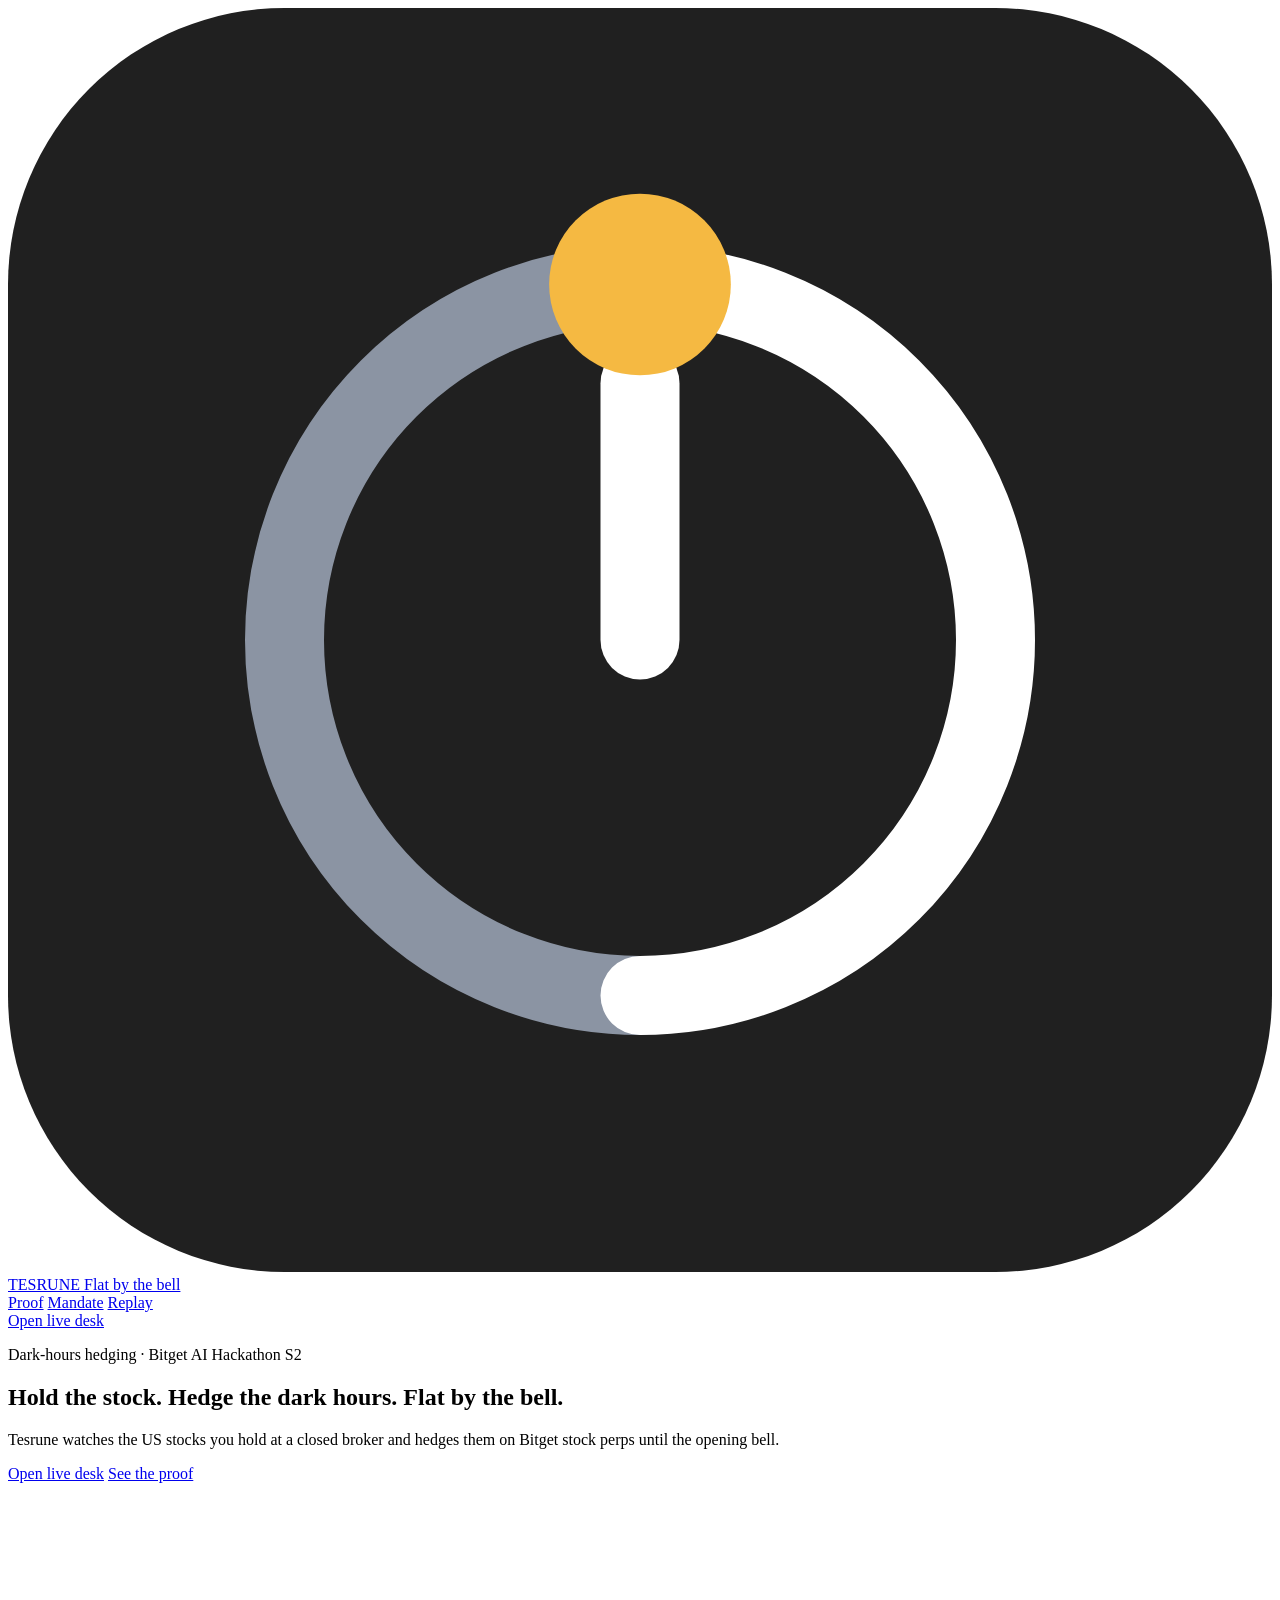
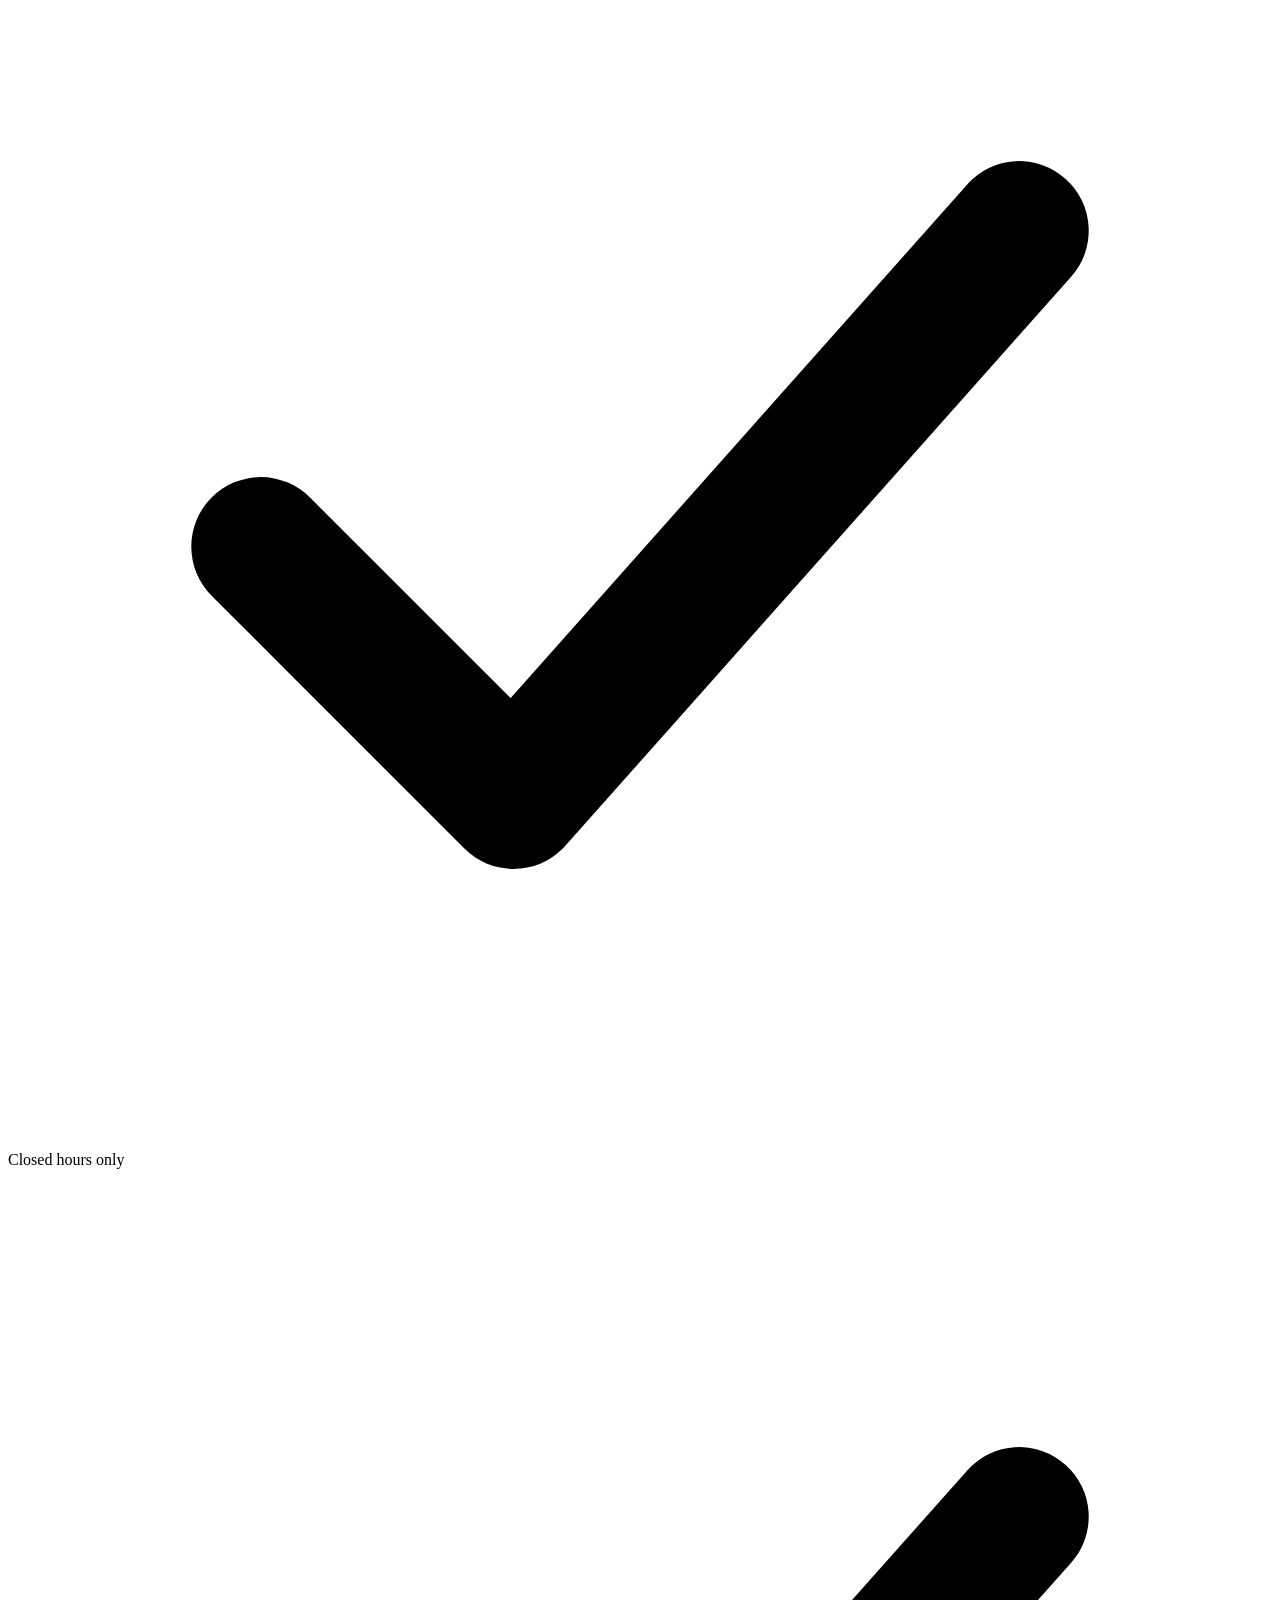
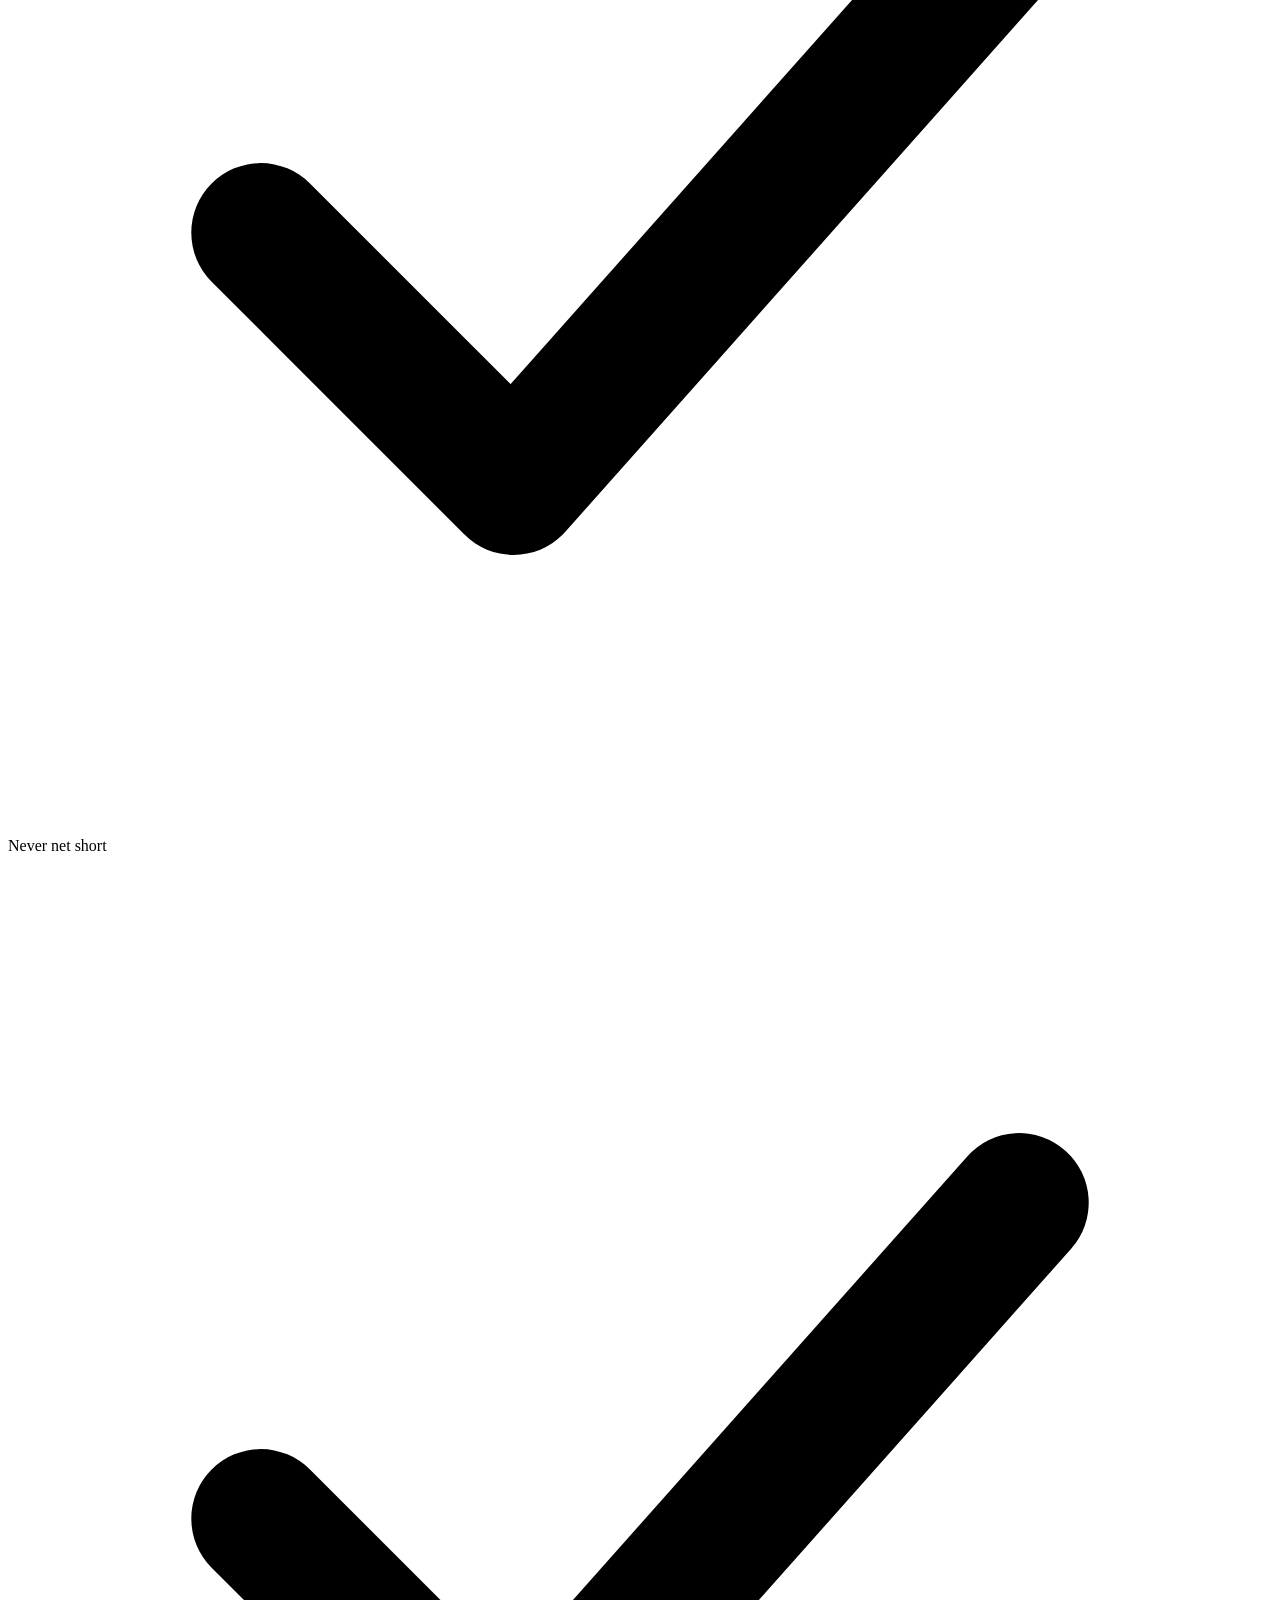
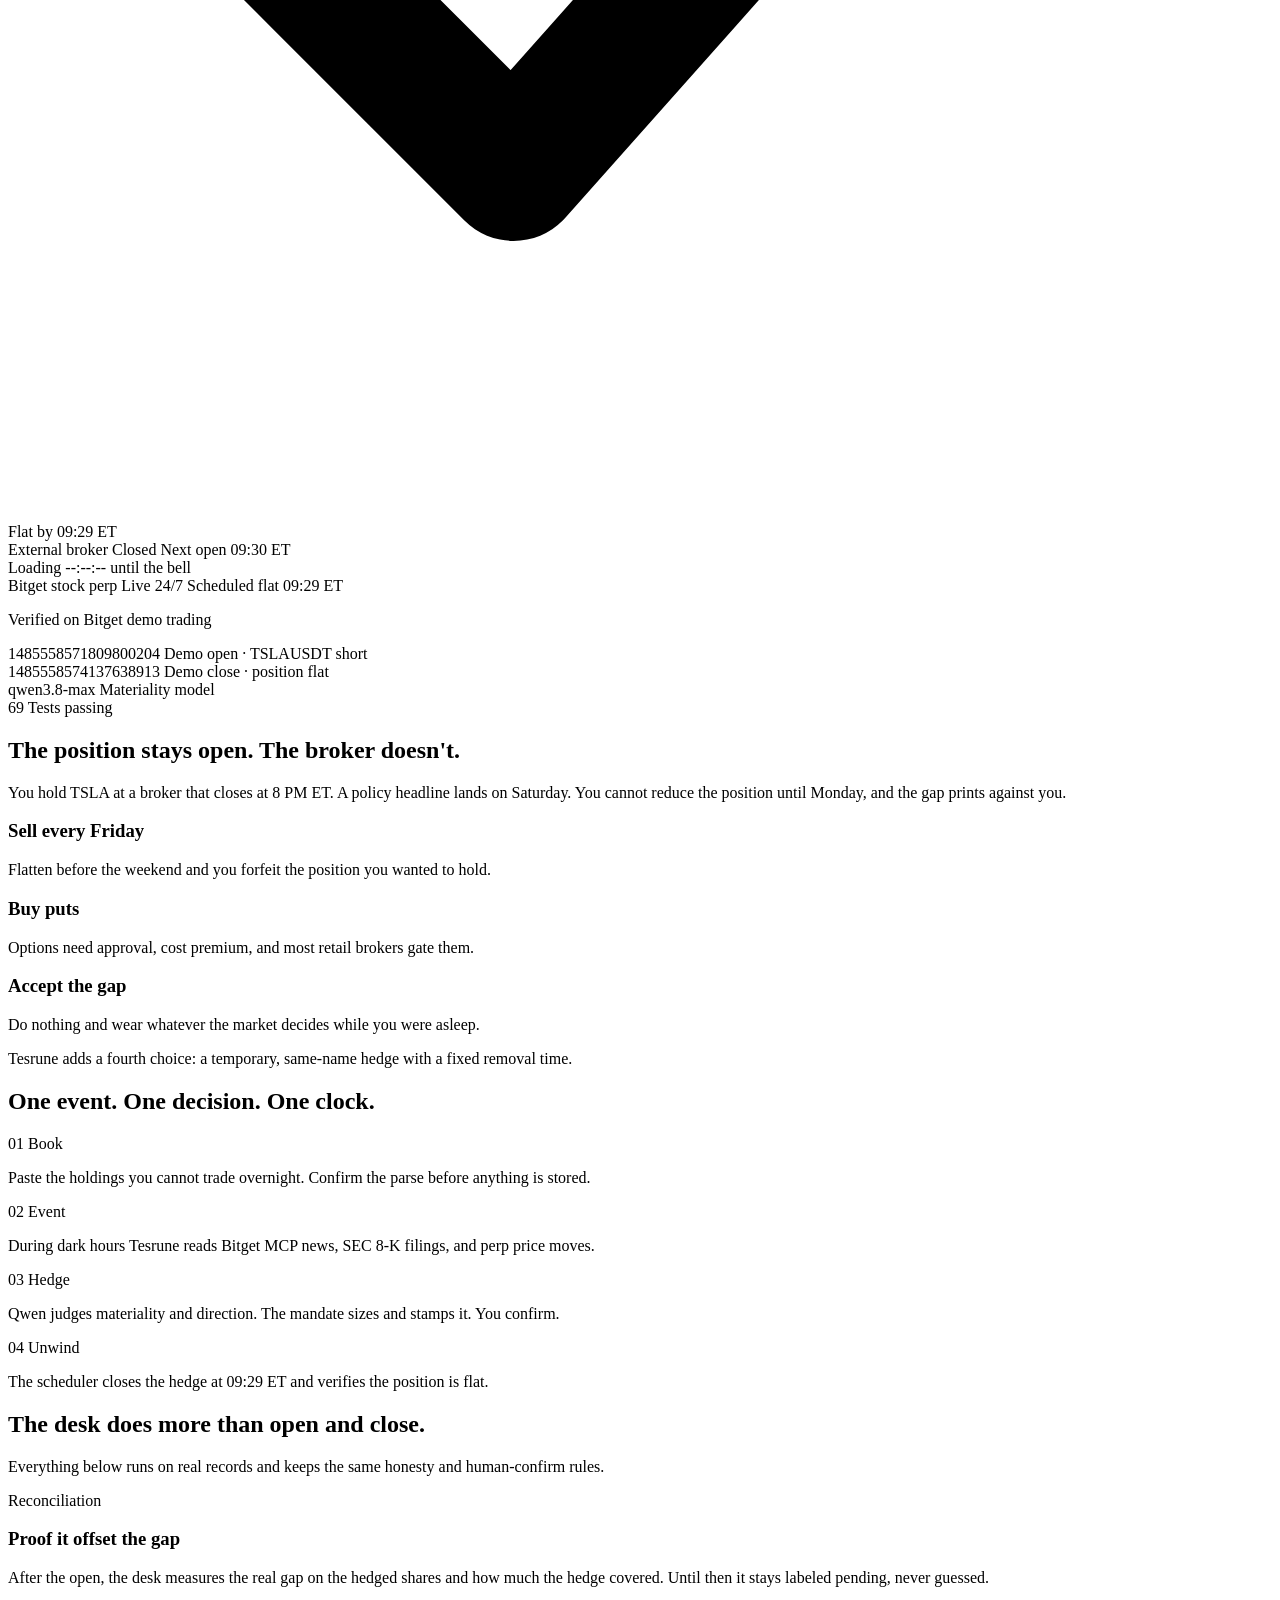
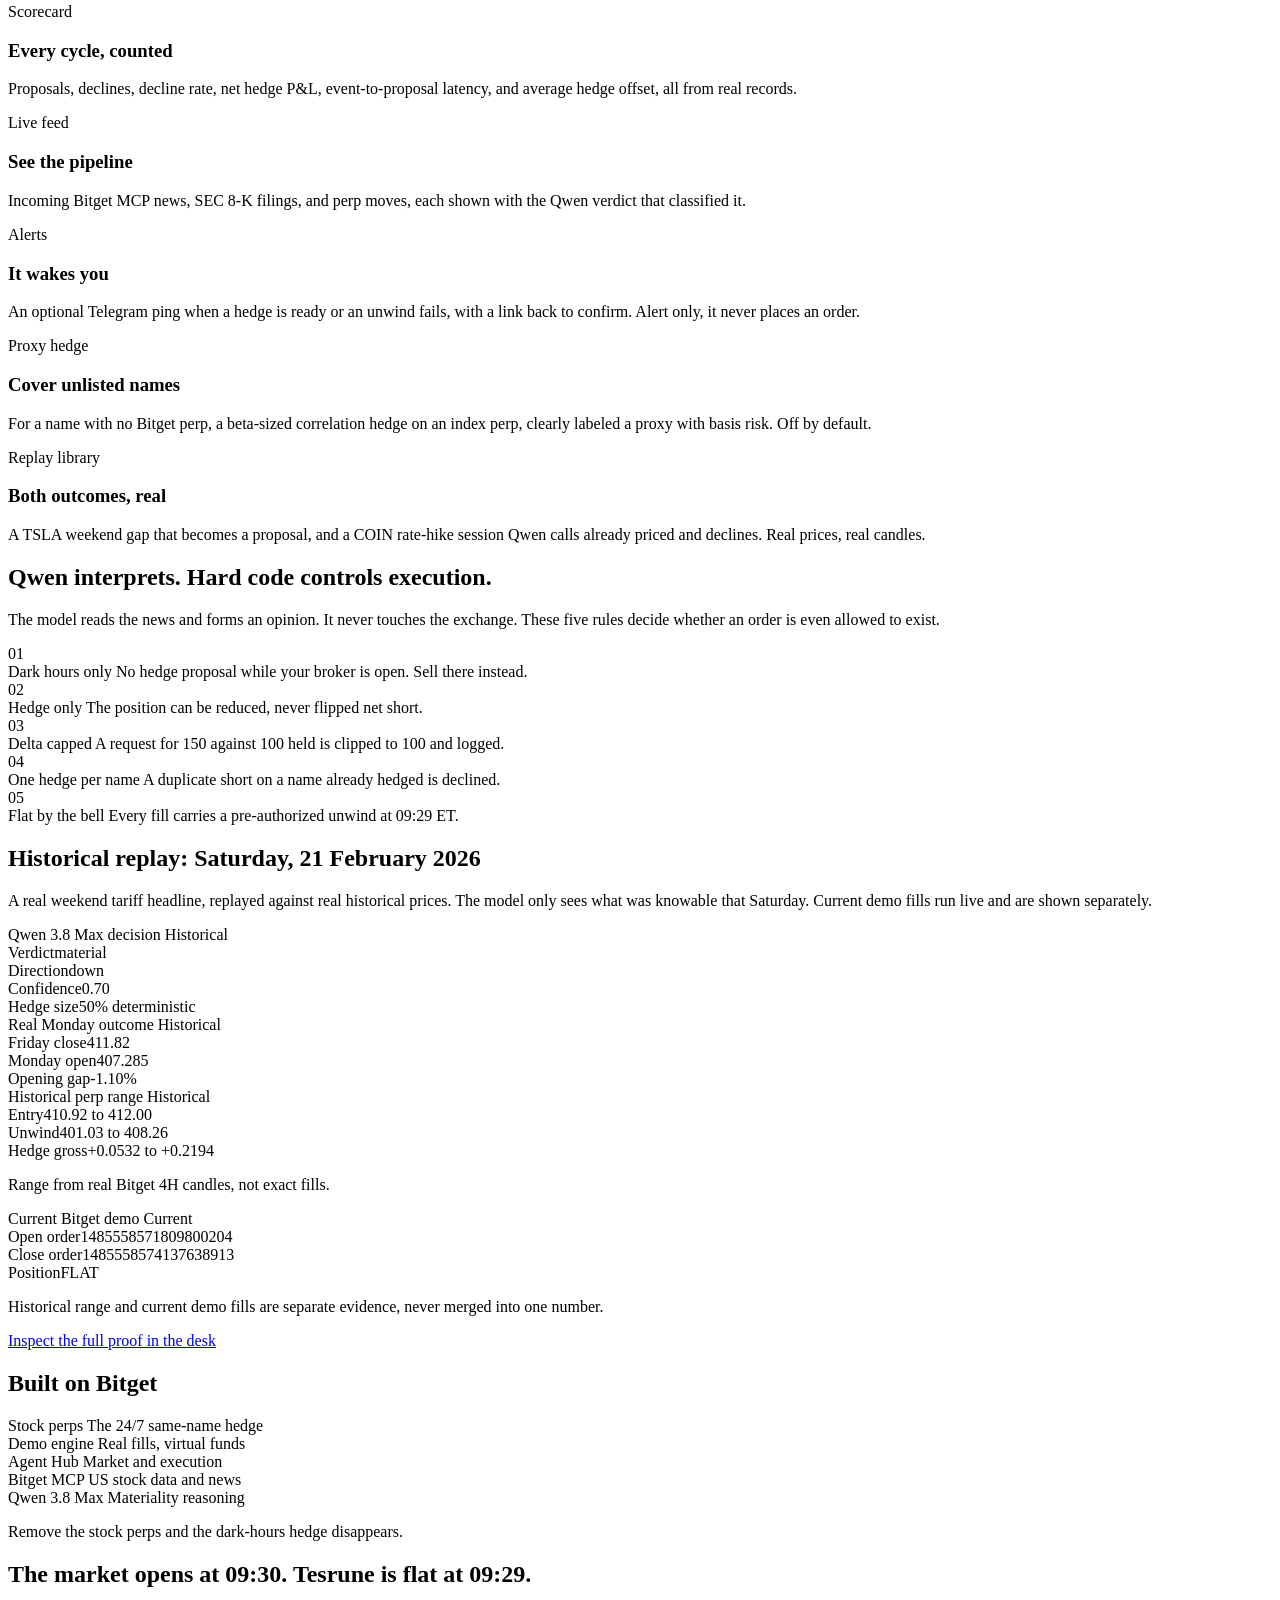
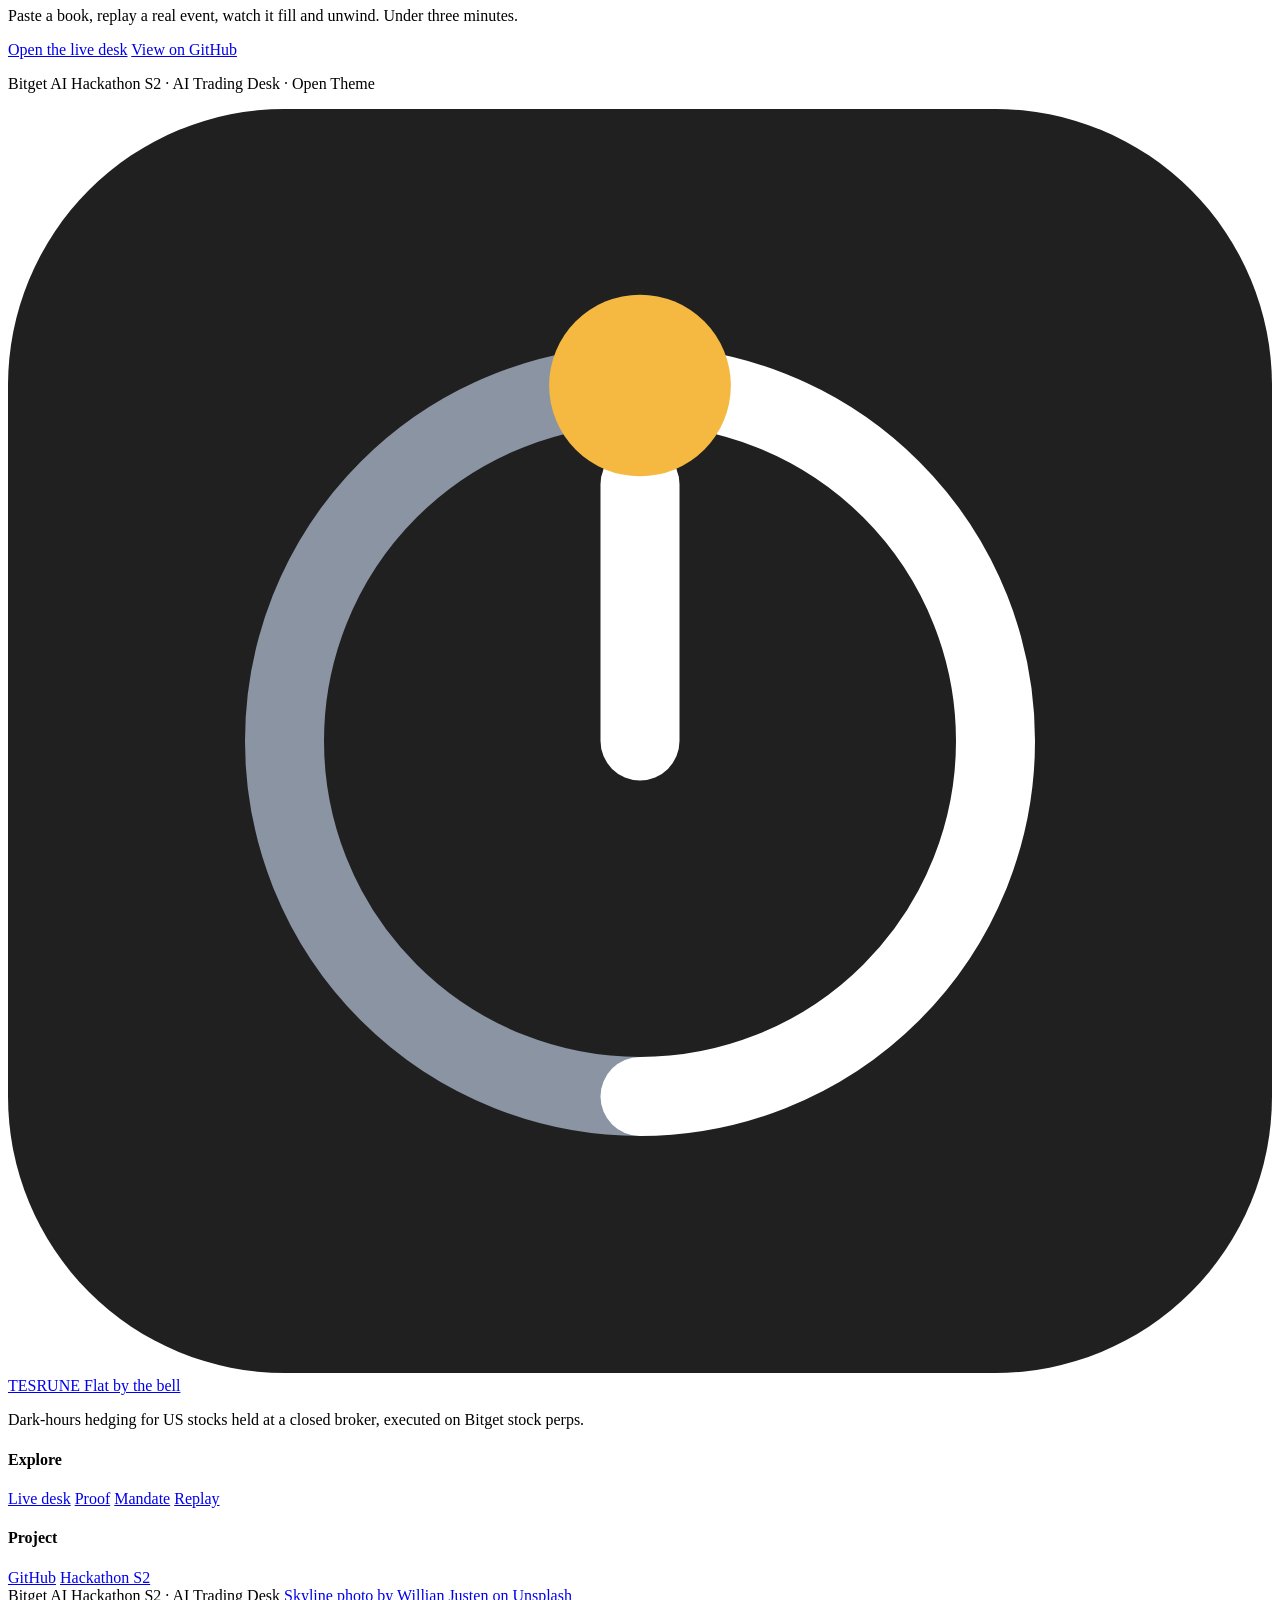
==== public/index.html @ 7f74c635 "Show the new capabilities on the landing page" ====
<!doctype html>
<html lang="en">
<head>
  <meta charset="utf-8">
  <meta name="viewport" content="width=device-width, initial-scale=1">
  <title>Tesrune · Flat by the bell</title>
  <meta name="description" content="Dark-hours hedging for US stocks held at a closed broker, executed on Bitget stock perps and flat by the opening bell.">
  <meta name="theme-color" content="#ffffff">
  <link rel="icon" href="/favicon.svg" type="image/svg+xml">
  <link rel="stylesheet" href="/styles/tokens.css">
  <link rel="stylesheet" href="/styles/base.css">
  <link rel="stylesheet" href="/styles/landing.css">
</head>
<body>
  <!-- SECTION 2: nav -->
  <header class="site-header">
    <div class="container nav">
      <a class="brand" href="/" aria-label="Tesrune home">
        <svg class="brand-mark" viewBox="0 0 32 32" xmlns="http://www.w3.org/2000/svg" aria-hidden="true">
          <rect width="32" height="32" rx="7" fill="#202020"/>
          <path d="M16 7 A9 9 0 0 0 16 25" fill="none" stroke="#8B94A3" stroke-width="2" stroke-linecap="round"/>
          <path d="M16 7 A9 9 0 0 1 16 25" fill="none" stroke="#ffffff" stroke-width="2" stroke-linecap="round"/>
          <line x1="16" y1="16" x2="16" y2="9.5" stroke="#ffffff" stroke-width="2" stroke-linecap="round"/>
          <circle cx="16" cy="7" r="2.3" fill="#F5B942"/>
        </svg>
        <span class="brand-text">
          <span class="brand-word">TESRUNE</span>
          <span class="brand-tag">Flat by the bell</span>
        </span>
      </a>
      <nav class="nav-links" aria-label="Primary">
        <a class="nav-link" href="#proof">Proof</a>
        <a class="nav-link" href="#mandate">Mandate</a>
        <a class="nav-link" href="#replay">Replay</a>
      </nav>
      <div class="nav-actions">
        <a class="btn btn-primary" href="/desk">Open live desk</a>
      </div>
    </div>
  </header>

  <!-- SECTION 3: hero -->
  <main>
    <section class="container hero">
      <div class="hero-copy">
        <p class="meta">Dark-hours hedging · Bitget AI Hackathon S2</p>
        <h1 class="display">Hold the stock. Hedge the dark hours. Flat by the bell.</h1>
        <p class="lede">
          Tesrune watches the US stocks you hold at a closed broker and hedges them
          on Bitget stock perps until the opening bell.
        </p>
        <div class="hero-cta-row">
          <a class="btn btn-primary" href="/desk">Open live desk</a>
          <a class="btn btn-secondary" href="#proof">See the proof</a>
        </div>
        <div class="hero-checks">
          <span class="hero-check">
            <svg viewBox="0 0 20 20" fill="none" aria-hidden="true"><path d="M4 10.5l4 4 8-9" stroke="currentColor" stroke-width="2.2" stroke-linecap="round" stroke-linejoin="round"/></svg>
            Closed hours only
          </span>
          <span class="hero-check">
            <svg viewBox="0 0 20 20" fill="none" aria-hidden="true"><path d="M4 10.5l4 4 8-9" stroke="currentColor" stroke-width="2.2" stroke-linecap="round" stroke-linejoin="round"/></svg>
            Never net short
          </span>
          <span class="hero-check">
            <svg viewBox="0 0 20 20" fill="none" aria-hidden="true"><path d="M4 10.5l4 4 8-9" stroke="currentColor" stroke-width="2.2" stroke-linecap="round" stroke-linejoin="round"/></svg>
            Flat by 09:29 ET
          </span>
        </div>
      </div>

      <div class="clock-panel" aria-label="Two market clocks">
        <div class="clock-col">
          <span class="meta">External broker</span>
          <span class="clock-status" id="broker-status">Closed</span>
          <span class="clock-sub">Next open 09:30 ET</span>
        </div>
        <div class="clock-center">
          <span class="pill pill-dark" id="window-pill"><span class="pill-dot"></span><span id="window-label">Loading</span></span>
          <span class="countdown" id="countdown">--:--:--</span>
          <span class="countdown-label">until the bell</span>
        </div>
        <div class="clock-col right">
          <span class="meta">Bitget stock perp</span>
          <span class="clock-status">Live 24/7</span>
          <span class="clock-sub">Scheduled flat 09:29 ET</span>
        </div>
      </div>
    </section>

    <!-- SECTION 4: proof strip -->
    <section id="proof" class="proof">
      <div class="container">
        <p class="meta proof-label">Verified on Bitget demo trading</p>
        <div class="proof-grid">
          <div class="proof-item">
            <span class="proof-value">1485558571809800204</span>
            <span class="proof-caption">Demo open · TSLAUSDT short</span>
          </div>
          <div class="proof-item">
            <span class="proof-value">1485558574137638913</span>
            <span class="proof-caption">Demo close · position flat</span>
          </div>
          <div class="proof-item">
            <span class="proof-value">qwen3.8-max</span>
            <span class="proof-caption">Materiality model</span>
          </div>
          <div class="proof-item">
            <span class="proof-value big">69</span>
            <span class="proof-caption">Tests passing</span>
          </div>
        </div>
      </div>
    </section>

    <!-- SECTION 5: problem band -->
    <section class="section band problem">
      <div class="container">
        <h2 class="heading">The position stays open. The broker doesn't.</h2>
        <p class="problem-sub">
          You hold TSLA at a broker that closes at 8 PM ET. A policy headline lands
          on Saturday. You cannot reduce the position until Monday, and the gap prints
          against you.
        </p>
        <div class="problem-grid">
          <div class="problem-card">
            <h3>Sell every Friday</h3>
            <p>Flatten before the weekend and you forfeit the position you wanted to hold.</p>
          </div>
          <div class="problem-card">
            <h3>Buy puts</h3>
            <p>Options need approval, cost premium, and most retail brokers gate them.</p>
          </div>
          <div class="problem-card">
            <h3>Accept the gap</h3>
            <p>Do nothing and wear whatever the market decides while you were asleep.</p>
          </div>
        </div>
        <p class="problem-foot">
          Tesrune adds a fourth choice: a temporary, same-name hedge with a fixed
          removal time.
        </p>
      </div>
    </section>

    <!-- SECTION 6: how it works -->
    <section class="section how">
      <div class="container">
        <h2 class="heading">One event. One decision. One clock.</h2>
        <div class="how-grid">
          <div class="how-step">
            <span class="how-num">01</span>
            <span class="how-title">Book</span>
            <p class="how-text">Paste the holdings you cannot trade overnight. Confirm the parse before anything is stored.</p>
          </div>
          <div class="how-step">
            <span class="how-num">02</span>
            <span class="how-title">Event</span>
            <p class="how-text">During dark hours Tesrune reads Bitget MCP news, SEC 8-K filings, and perp price moves.</p>
          </div>
          <div class="how-step">
            <span class="how-num">03</span>
            <span class="how-title">Hedge</span>
            <p class="how-text">Qwen judges materiality and direction. The mandate sizes and stamps it. You confirm.</p>
          </div>
          <div class="how-step">
            <span class="how-num">04</span>
            <span class="how-title">Unwind</span>
            <p class="how-text">The scheduler closes the hedge at 09:29 ET and verifies the position is flat.</p>
          </div>
        </div>
      </div>
    </section>

    <!-- SECTION 6b: capabilities -->
    <section class="section band caps">
      <div class="container">
        <h2 class="heading">The desk does more than open and close.</h2>
        <p class="caps-sub">Everything below runs on real records and keeps the same honesty and human-confirm rules.</p>
        <div class="caps-grid">
          <div class="cap">
            <span class="cap-kicker">Reconciliation</span>
            <h3>Proof it offset the gap</h3>
            <p>After the open, the desk measures the real gap on the hedged shares and how much the hedge covered. Until then it stays labeled pending, never guessed.</p>
          </div>
          <div class="cap">
            <span class="cap-kicker">Scorecard</span>
            <h3>Every cycle, counted</h3>
            <p>Proposals, declines, decline rate, net hedge P&amp;L, event-to-proposal latency, and average hedge offset, all from real records.</p>
          </div>
          <div class="cap">
            <span class="cap-kicker">Live feed</span>
            <h3>See the pipeline</h3>
            <p>Incoming Bitget MCP news, SEC 8-K filings, and perp moves, each shown with the Qwen verdict that classified it.</p>
          </div>
          <div class="cap">
            <span class="cap-kicker">Alerts</span>
            <h3>It wakes you</h3>
            <p>An optional Telegram ping when a hedge is ready or an unwind fails, with a link back to confirm. Alert only, it never places an order.</p>
          </div>
          <div class="cap">
            <span class="cap-kicker">Proxy hedge</span>
            <h3>Cover unlisted names</h3>
            <p>For a name with no Bitget perp, a beta-sized correlation hedge on an index perp, clearly labeled a proxy with basis risk. Off by default.</p>
          </div>
          <div class="cap">
            <span class="cap-kicker">Replay library</span>
            <h3>Both outcomes, real</h3>
            <p>A TSLA weekend gap that becomes a proposal, and a COIN rate-hike session Qwen calls already priced and declines. Real prices, real candles.</p>
          </div>
        </div>
      </div>
    </section>

    <!-- SECTION 7: mandate -->
    <section id="mandate" class="section mandate">
      <div class="container">
        <h2 class="heading">Qwen interprets. Hard code controls execution.</h2>
        <p class="mandate-sub">
          The model reads the news and forms an opinion. It never touches the exchange.
          These five rules decide whether an order is even allowed to exist.
        </p>
        <div class="mandate-list">
          <div class="mandate-row">
            <span class="mandate-num">01</span>
            <div class="mandate-body">
              <span class="mandate-title">Dark hours only</span>
              <span class="mandate-desc">No hedge proposal while your broker is open. Sell there instead.</span>
            </div>
          </div>
          <div class="mandate-row">
            <span class="mandate-num">02</span>
            <div class="mandate-body">
              <span class="mandate-title">Hedge only</span>
              <span class="mandate-desc">The position can be reduced, never flipped net short.</span>
            </div>
          </div>
          <div class="mandate-row">
            <span class="mandate-num">03</span>
            <div class="mandate-body">
              <span class="mandate-title">Delta capped</span>
              <span class="mandate-desc">A request for 150 against 100 held is clipped to 100 and logged.</span>
            </div>
          </div>
          <div class="mandate-row">
            <span class="mandate-num">04</span>
            <div class="mandate-body">
              <span class="mandate-title">One hedge per name</span>
              <span class="mandate-desc">A duplicate short on a name already hedged is declined.</span>
            </div>
          </div>
          <div class="mandate-row">
            <span class="mandate-num">05</span>
            <div class="mandate-body">
              <span class="mandate-title">Flat by the bell</span>
              <span class="mandate-desc">Every fill carries a pre-authorized unwind at 09:29 ET.</span>
            </div>
          </div>
        </div>
      </div>
    </section>

    <!-- SECTION 8: historical replay -->
    <section id="replay" class="section band replay">
      <div class="container">
        <h2 class="heading">Historical replay: Saturday, 21 February 2026</h2>
        <p class="replay-sub">
          A real weekend tariff headline, replayed against real historical prices.
          The model only sees what was knowable that Saturday. Current demo fills run
          live and are shown separately.
        </p>
        <div class="replay-grid">
          <div class="replay-card">
            <div class="replay-card-head">
              <span class="meta">Qwen 3.8 Max decision</span>
              <span class="tag tag-historical">Historical</span>
            </div>
            <div class="replay-lines">
              <div class="replay-line"><span class="k">Verdict</span><span class="v">material</span></div>
              <div class="replay-line"><span class="k">Direction</span><span class="v">down</span></div>
              <div class="replay-line"><span class="k">Confidence</span><span class="v">0.70</span></div>
              <div class="replay-line"><span class="k">Hedge size</span><span class="v">50% deterministic</span></div>
            </div>
          </div>

          <div class="replay-card">
            <div class="replay-card-head">
              <span class="meta">Real Monday outcome</span>
              <span class="tag tag-historical">Historical</span>
            </div>
            <div class="replay-lines">
              <div class="replay-line"><span class="k">Friday close</span><span class="v">411.82</span></div>
              <div class="replay-line"><span class="k">Monday open</span><span class="v">407.285</span></div>
              <div class="replay-line"><span class="k">Opening gap</span><span class="v down">-1.10%</span></div>
            </div>
          </div>

          <div class="replay-card">
            <div class="replay-card-head">
              <span class="meta">Historical perp range</span>
              <span class="tag tag-historical">Historical</span>
            </div>
            <div class="replay-lines">
              <div class="replay-line"><span class="k">Entry</span><span class="v">410.92 to 412.00</span></div>
              <div class="replay-line"><span class="k">Unwind</span><span class="v">401.03 to 408.26</span></div>
              <div class="replay-line"><span class="k">Hedge gross</span><span class="v up">+0.0532 to +0.2194</span></div>
            </div>
            <p class="replay-note">Range from real Bitget 4H candles, not exact fills.</p>
          </div>

          <div class="replay-card">
            <div class="replay-card-head">
              <span class="meta">Current Bitget demo</span>
              <span class="tag tag-current">Current</span>
            </div>
            <div class="replay-lines">
              <div class="replay-line"><span class="k">Open order</span><span class="v">1485558571809800204</span></div>
              <div class="replay-line"><span class="k">Close order</span><span class="v">1485558574137638913</span></div>
              <div class="replay-line"><span class="k">Position</span><span class="v up">FLAT</span></div>
            </div>
          </div>
        </div>
        <div class="replay-foot">
          <p>Historical range and current demo fills are separate evidence, never merged into one number.</p>
          <a class="btn btn-primary" href="/desk">Inspect the full proof in the desk</a>
        </div>
      </div>
    </section>

    <!-- SECTION 9: built on Bitget -->
    <section class="section sponsors">
      <div class="container">
        <h2 class="heading">Built on Bitget</h2>
        <div class="sponsors-row">
          <div class="sponsor">
            <span class="sponsor-name">Stock perps</span>
            <span class="sponsor-role">The 24/7 same-name hedge</span>
          </div>
          <div class="sponsor">
            <span class="sponsor-name">Demo engine</span>
            <span class="sponsor-role">Real fills, virtual funds</span>
          </div>
          <div class="sponsor">
            <span class="sponsor-name">Agent Hub</span>
            <span class="sponsor-role">Market and execution</span>
          </div>
          <div class="sponsor">
            <span class="sponsor-name">Bitget MCP</span>
            <span class="sponsor-role">US stock data and news</span>
          </div>
          <div class="sponsor">
            <span class="sponsor-name">Qwen 3.8 Max</span>
            <span class="sponsor-role">Materiality reasoning</span>
          </div>
        </div>
        <p class="sponsors-foot">Remove the stock perps and the dark-hours hedge disappears.</p>
      </div>
    </section>

    <!-- Final CTA -->
    <section class="final-wrap">
      <div class="container">
        <!-- Photo: Willian Justen de Vasconcellos on Unsplash, Unsplash License -->
        <div class="final-band">
          <h2 class="heading">The market opens at 09:30. Tesrune is flat at 09:29.</h2>
          <p class="final-sub">Paste a book, replay a real event, watch it fill and unwind. Under three minutes.</p>
          <div class="final-cta">
            <a class="btn btn-primary" href="/desk">Open the live desk</a>
            <a class="btn btn-secondary" href="https://github.com/mystiquemide/tesrune" target="_blank" rel="noopener">View on GitHub</a>
          </div>
          <p class="final-foot">Bitget AI Hackathon S2 · AI Trading Desk · Open Theme</p>
        </div>
      </div>
    </section>
  </main>

  <footer class="site-footer">
    <div class="container">
      <div class="footer-main">
        <div class="footer-brand">
          <a class="brand" href="/" aria-label="Tesrune home">
            <svg class="brand-mark" viewBox="0 0 32 32" xmlns="http://www.w3.org/2000/svg" aria-hidden="true">
              <rect width="32" height="32" rx="7" fill="#202020"/>
              <path d="M16 7 A9 9 0 0 0 16 25" fill="none" stroke="#8B94A3" stroke-width="2" stroke-linecap="round"/>
              <path d="M16 7 A9 9 0 0 1 16 25" fill="none" stroke="#ffffff" stroke-width="2" stroke-linecap="round"/>
              <line x1="16" y1="16" x2="16" y2="9.5" stroke="#ffffff" stroke-width="2" stroke-linecap="round"/>
              <circle cx="16" cy="7" r="2.3" fill="#F5B942"/>
            </svg>
            <span class="brand-text">
              <span class="brand-word">TESRUNE</span>
              <span class="brand-tag">Flat by the bell</span>
            </span>
          </a>
          <p class="footer-brand-line">Dark-hours hedging for US stocks held at a closed broker, executed on Bitget stock perps.</p>
        </div>
        <div class="footer-col">
          <h4>Explore</h4>
          <a class="footer-link" href="/desk">Live desk</a>
          <a class="footer-link" href="#proof">Proof</a>
          <a class="footer-link" href="#mandate">Mandate</a>
          <a class="footer-link" href="#replay">Replay</a>
        </div>
        <div class="footer-col">
          <h4>Project</h4>
          <a class="footer-link" href="https://github.com/mystiquemide/tesrune" target="_blank" rel="noopener">GitHub</a>
          <a class="footer-link" href="https://bitget-ai.gitbook.io/bitgetai_hackathons2/" target="_blank" rel="noopener">Hackathon S2</a>
        </div>
      </div>
      <div class="footer-bottom">
        <span>Bitget AI Hackathon S2 · AI Trading Desk</span>
        <a href="https://unsplash.com/@willianjusten" target="_blank" rel="noopener">Skyline photo by Willian Justen on Unsplash</a>
      </div>
    </div>
  </footer>

  <script src="/js/hero.js" defer></script>
</body>
</html>
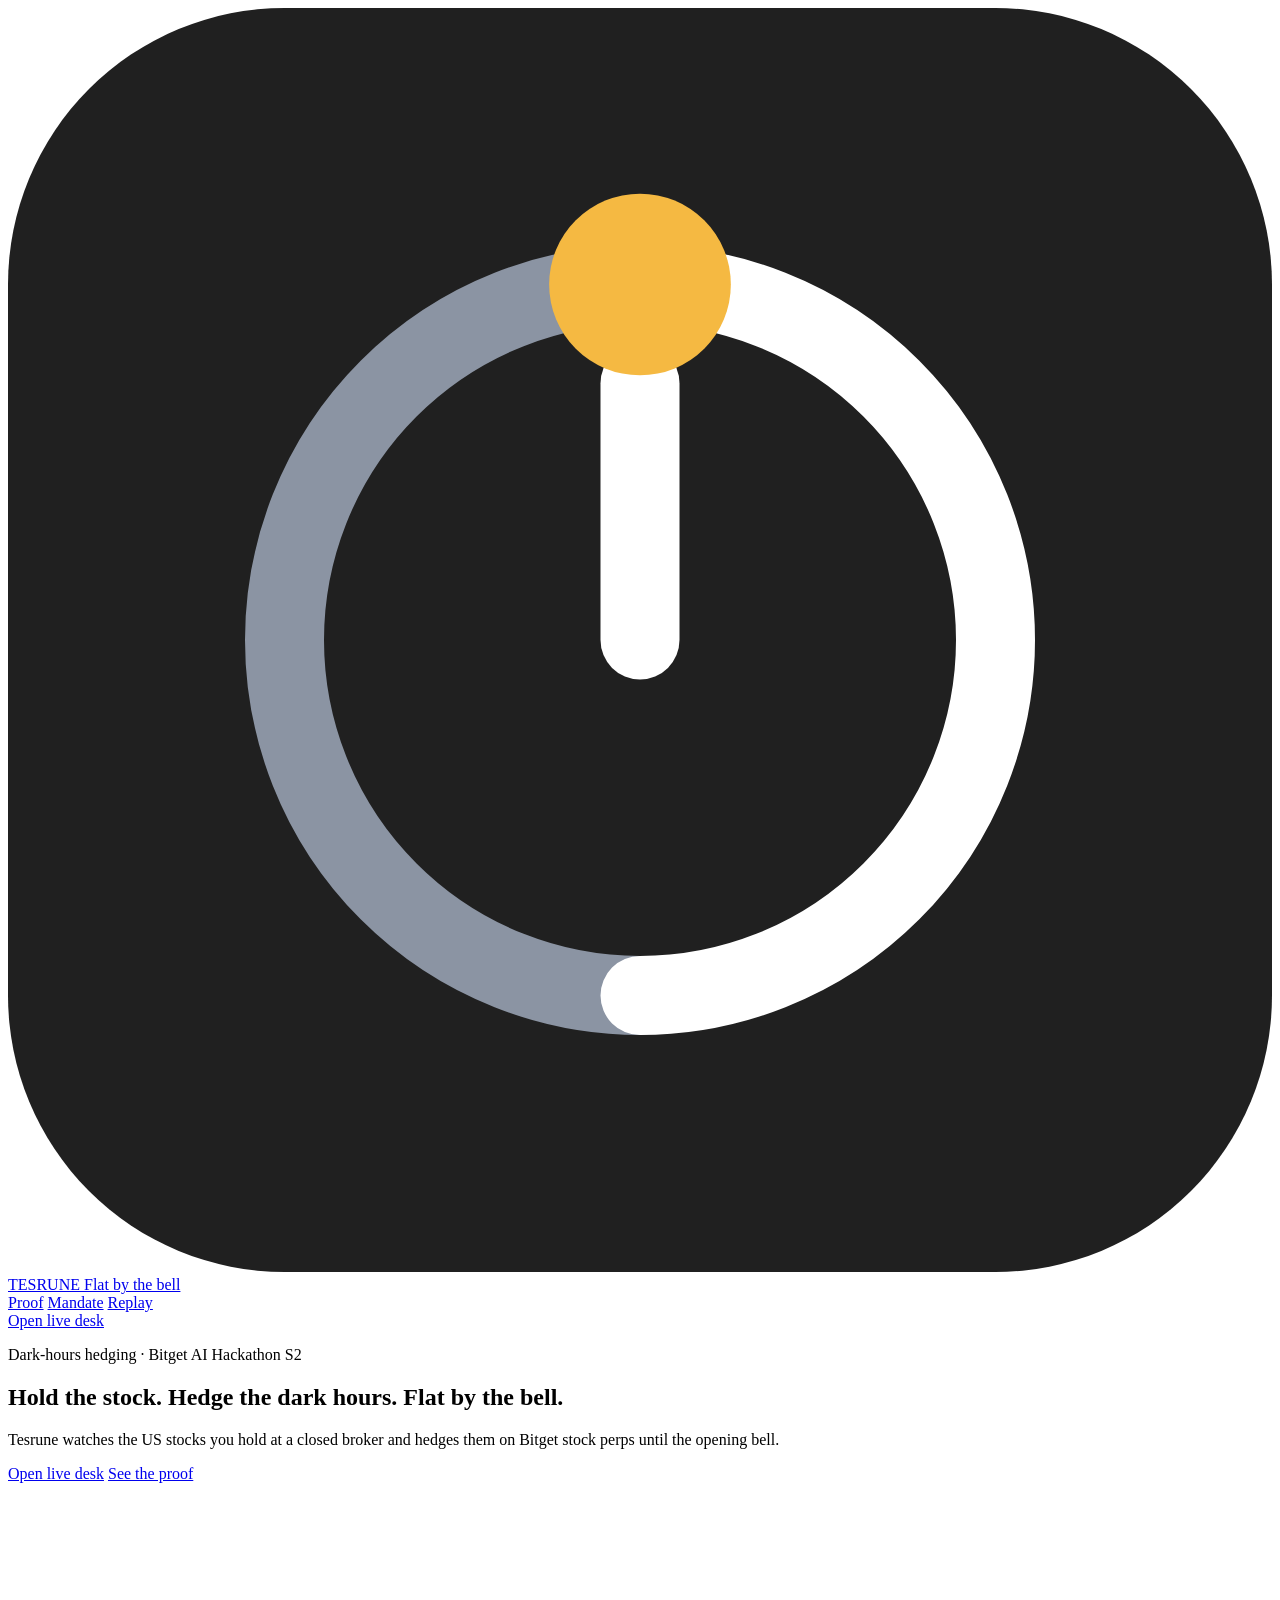
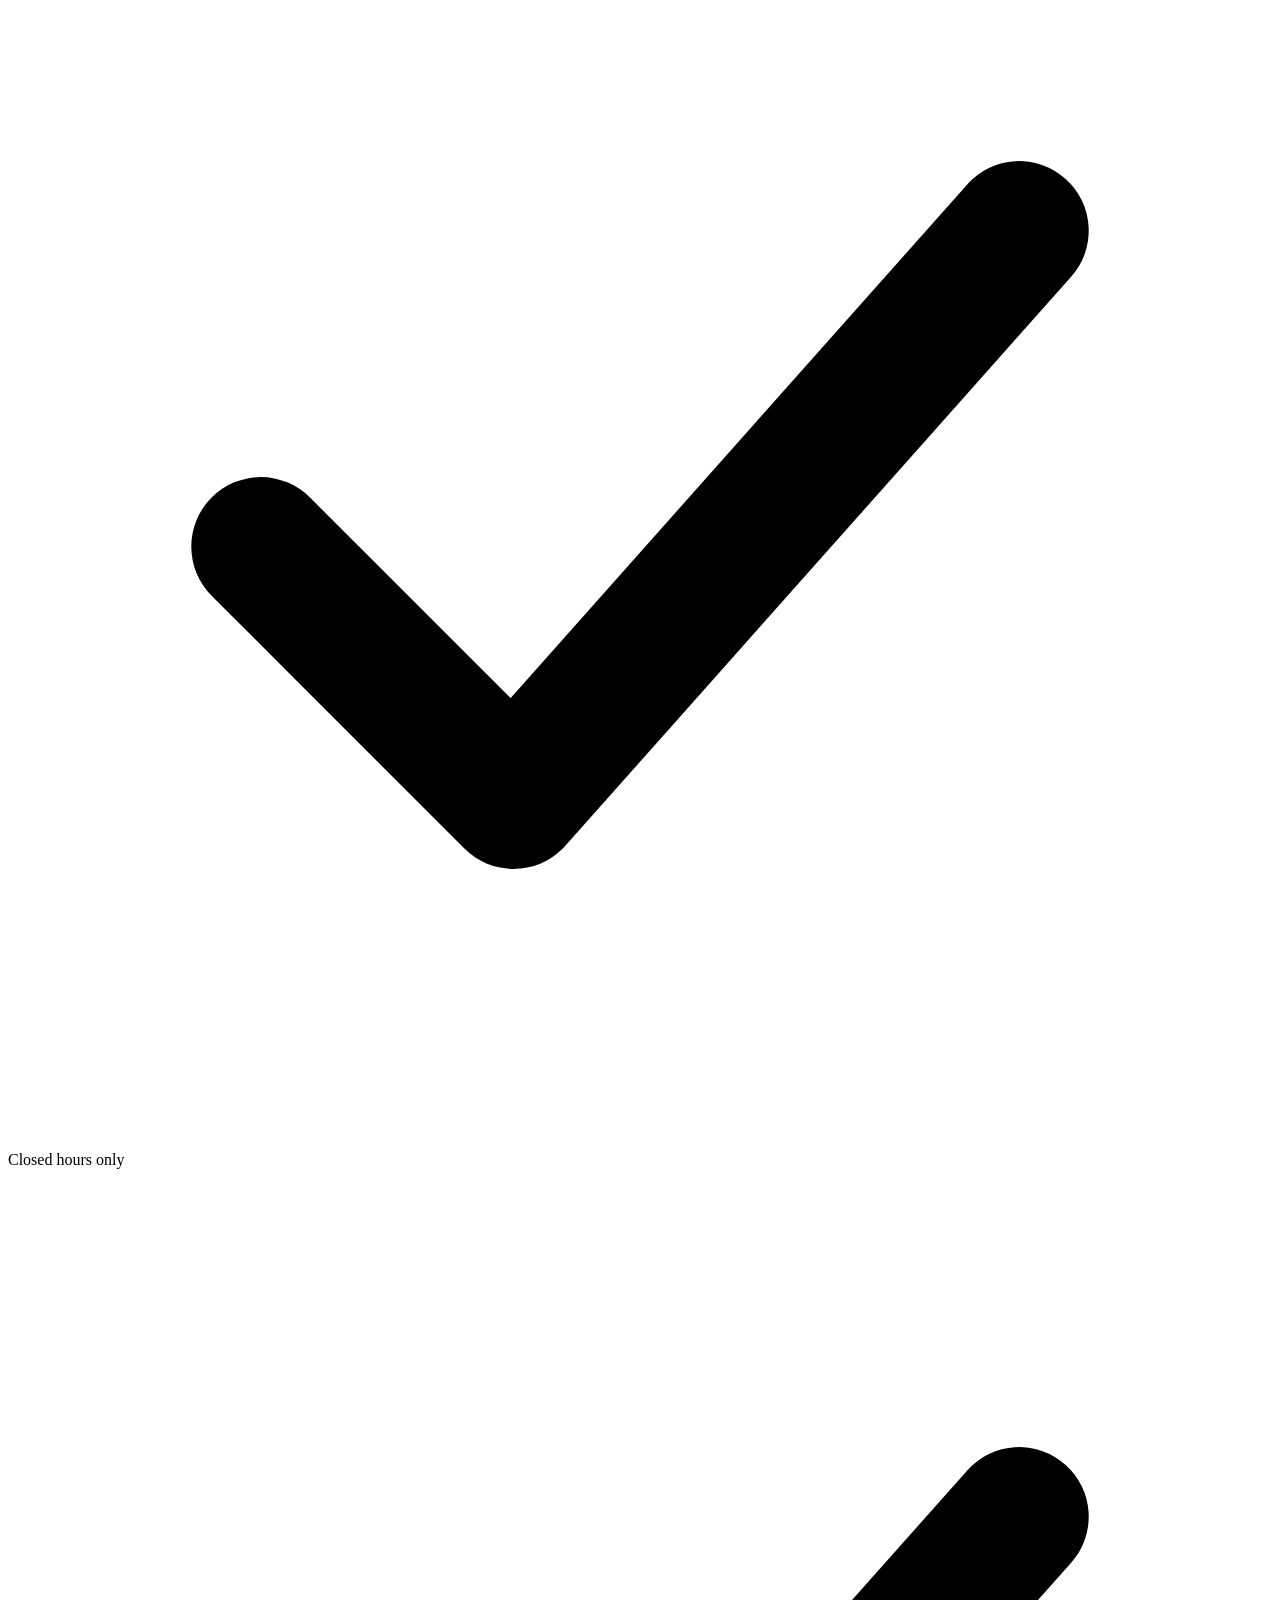
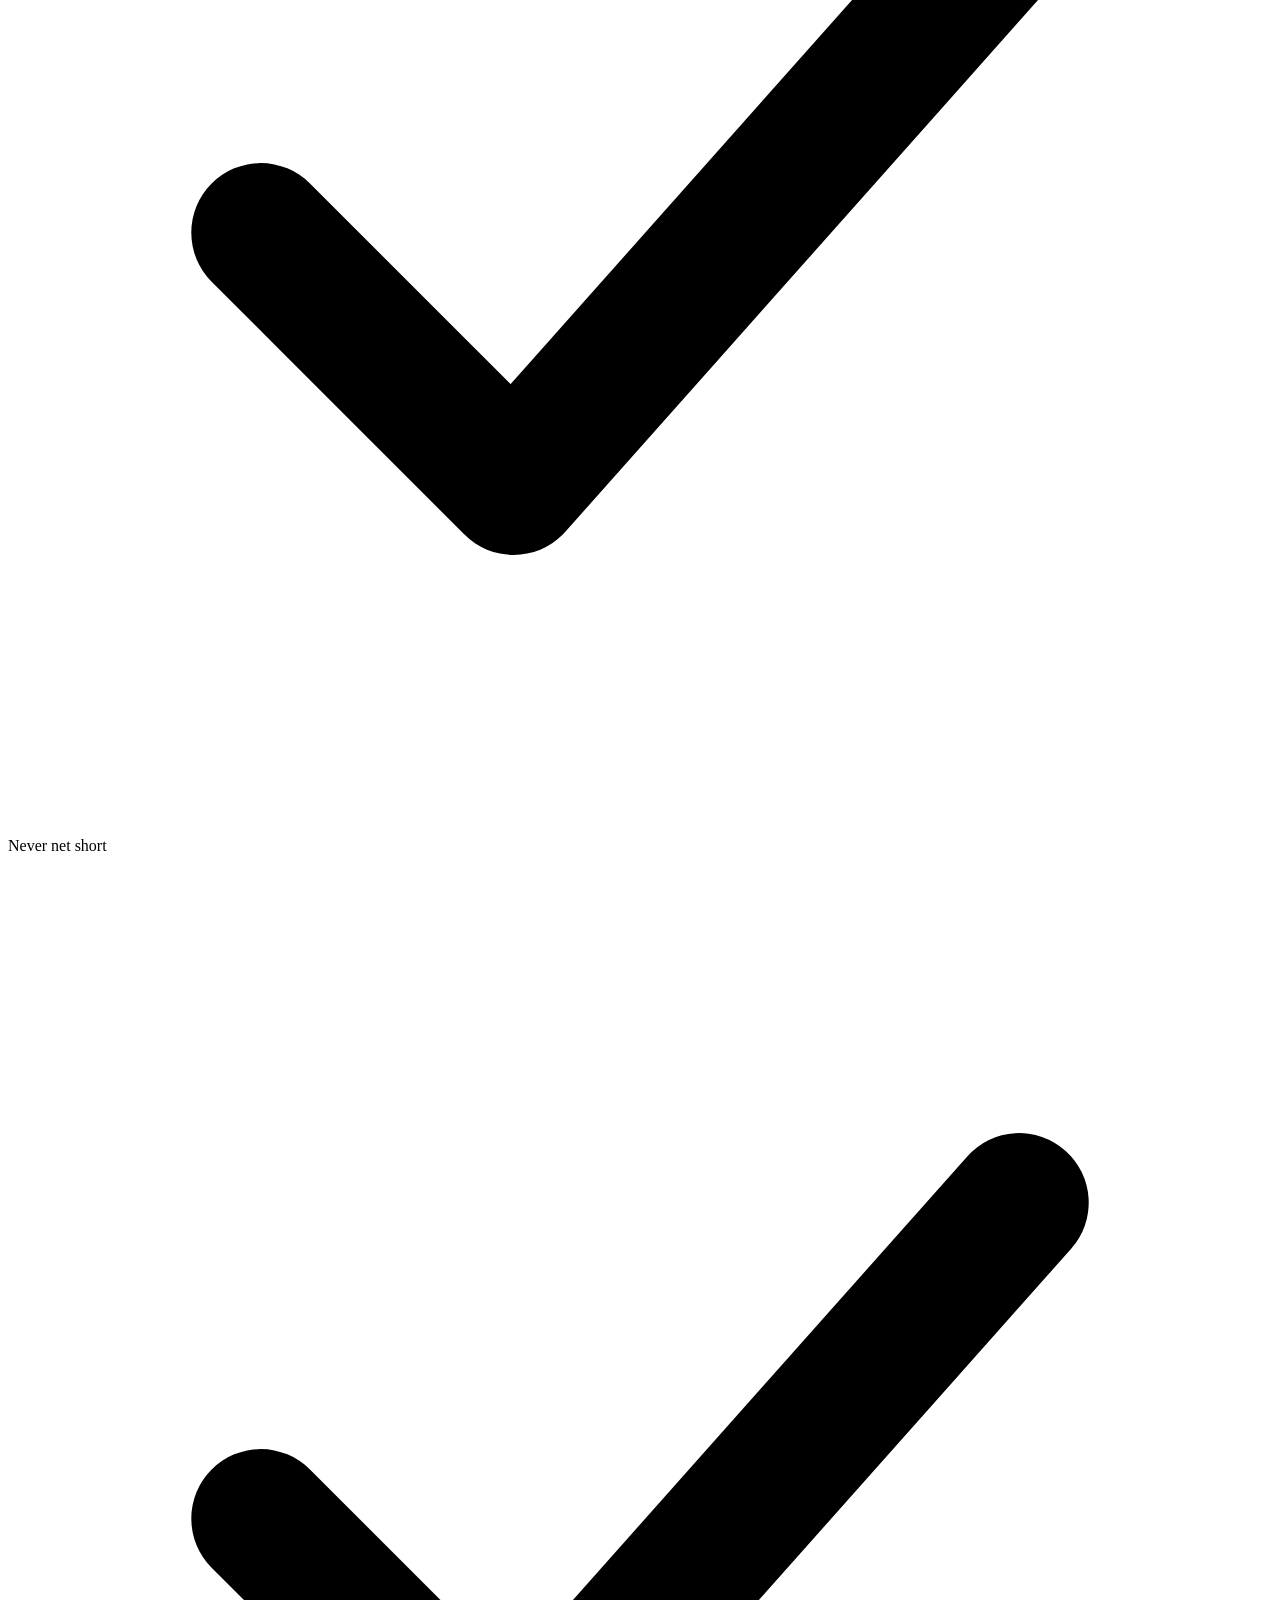
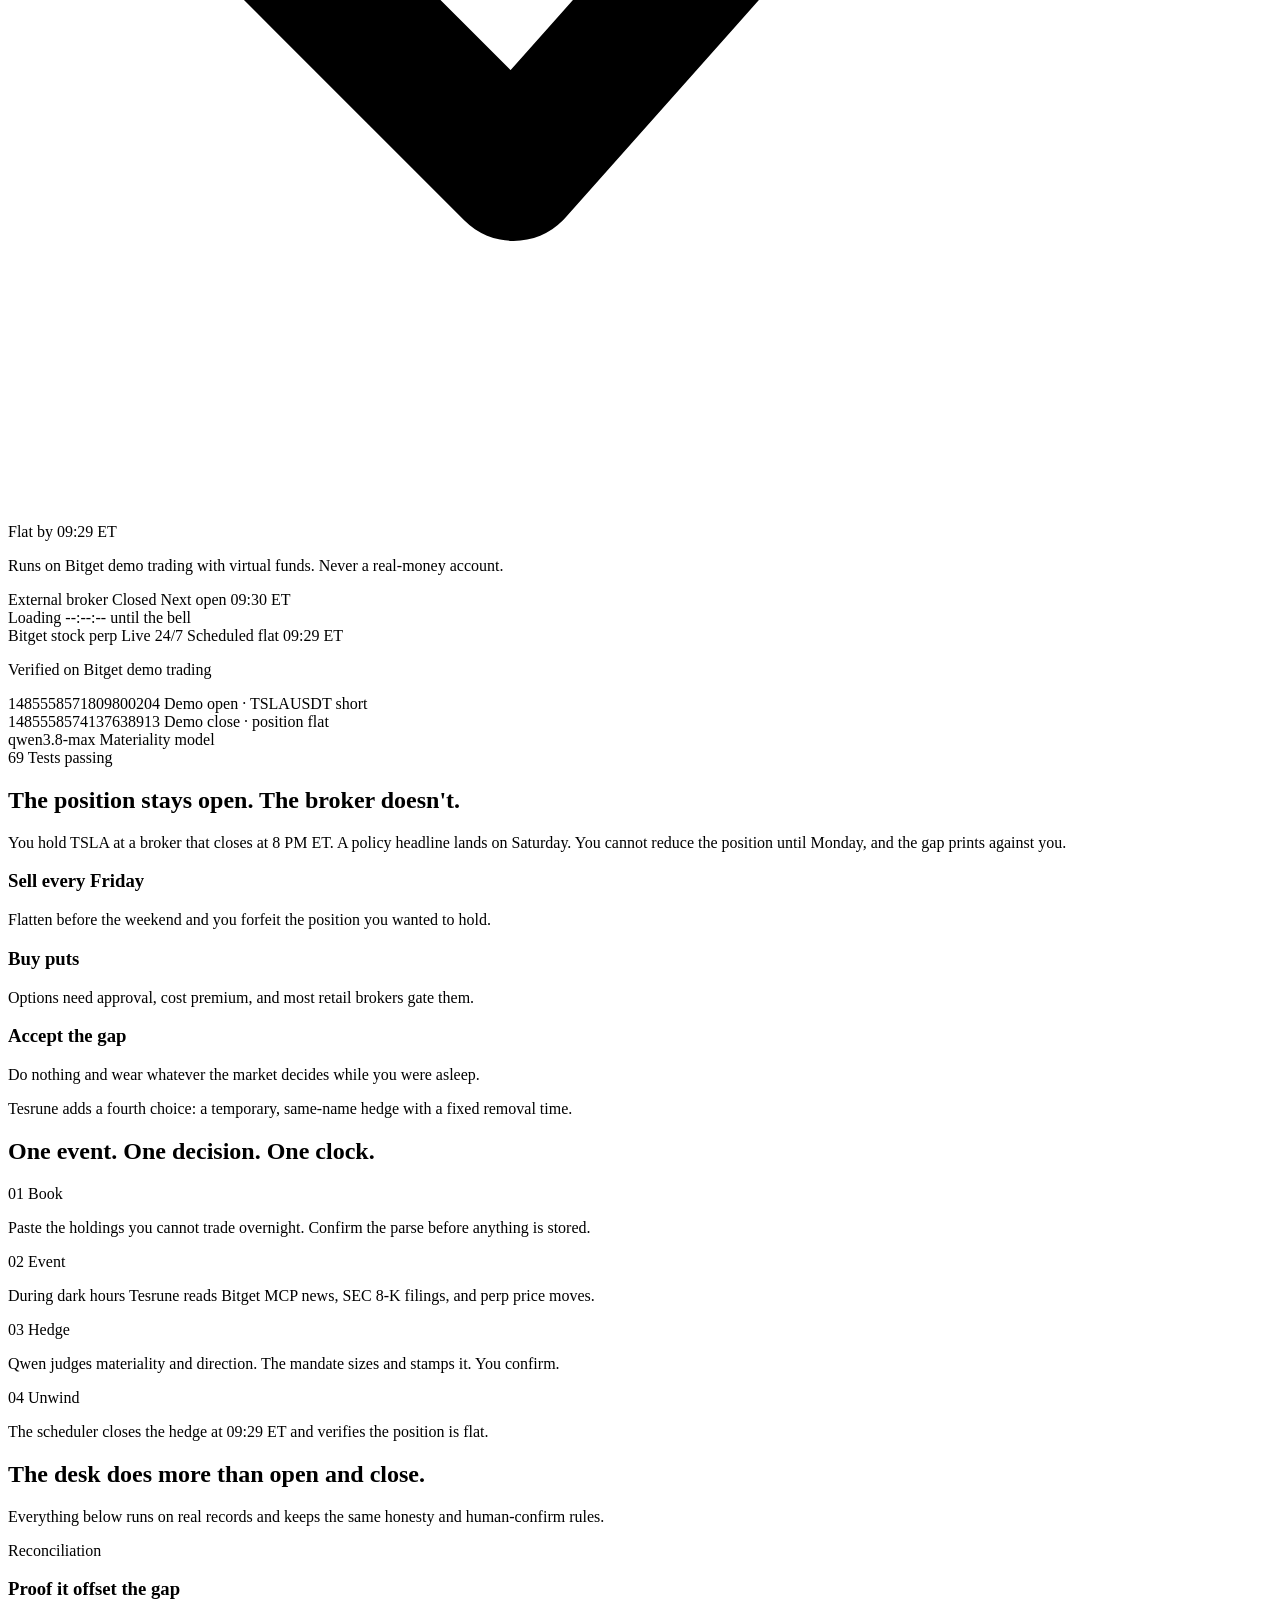
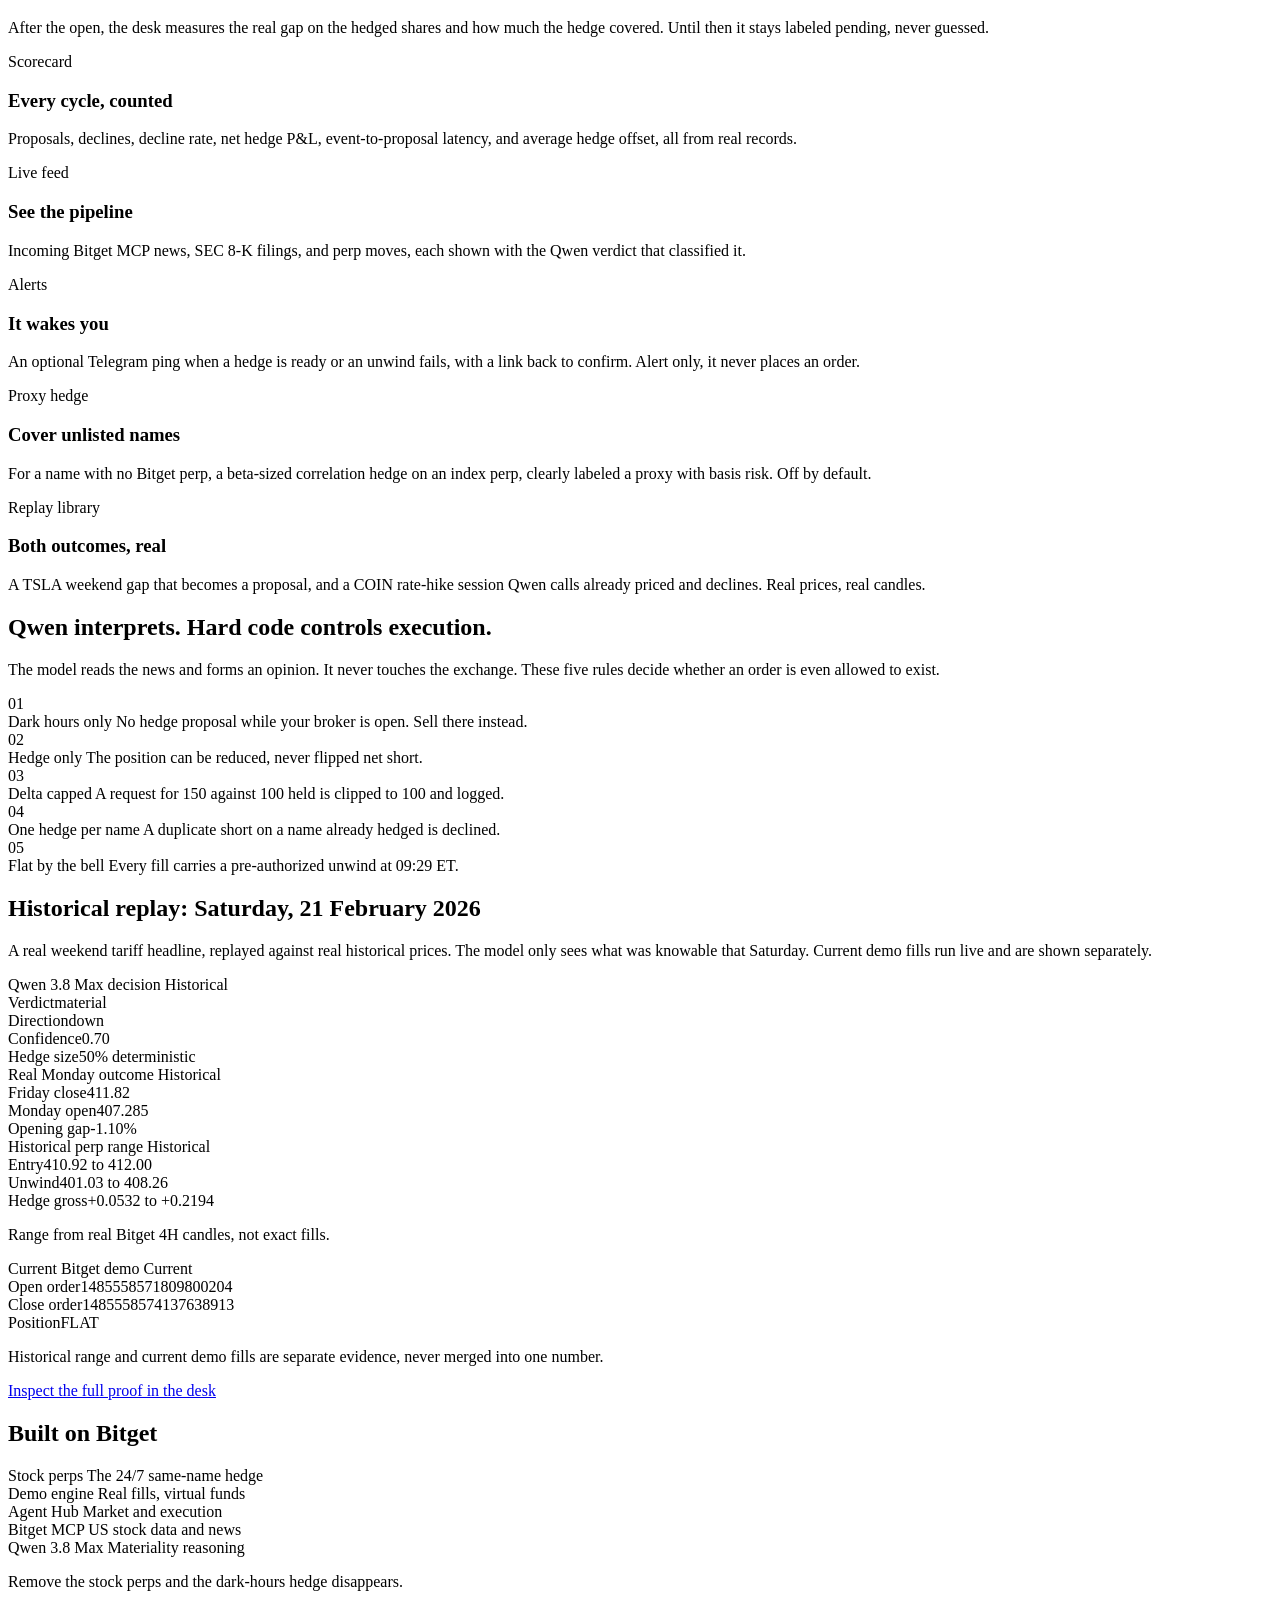
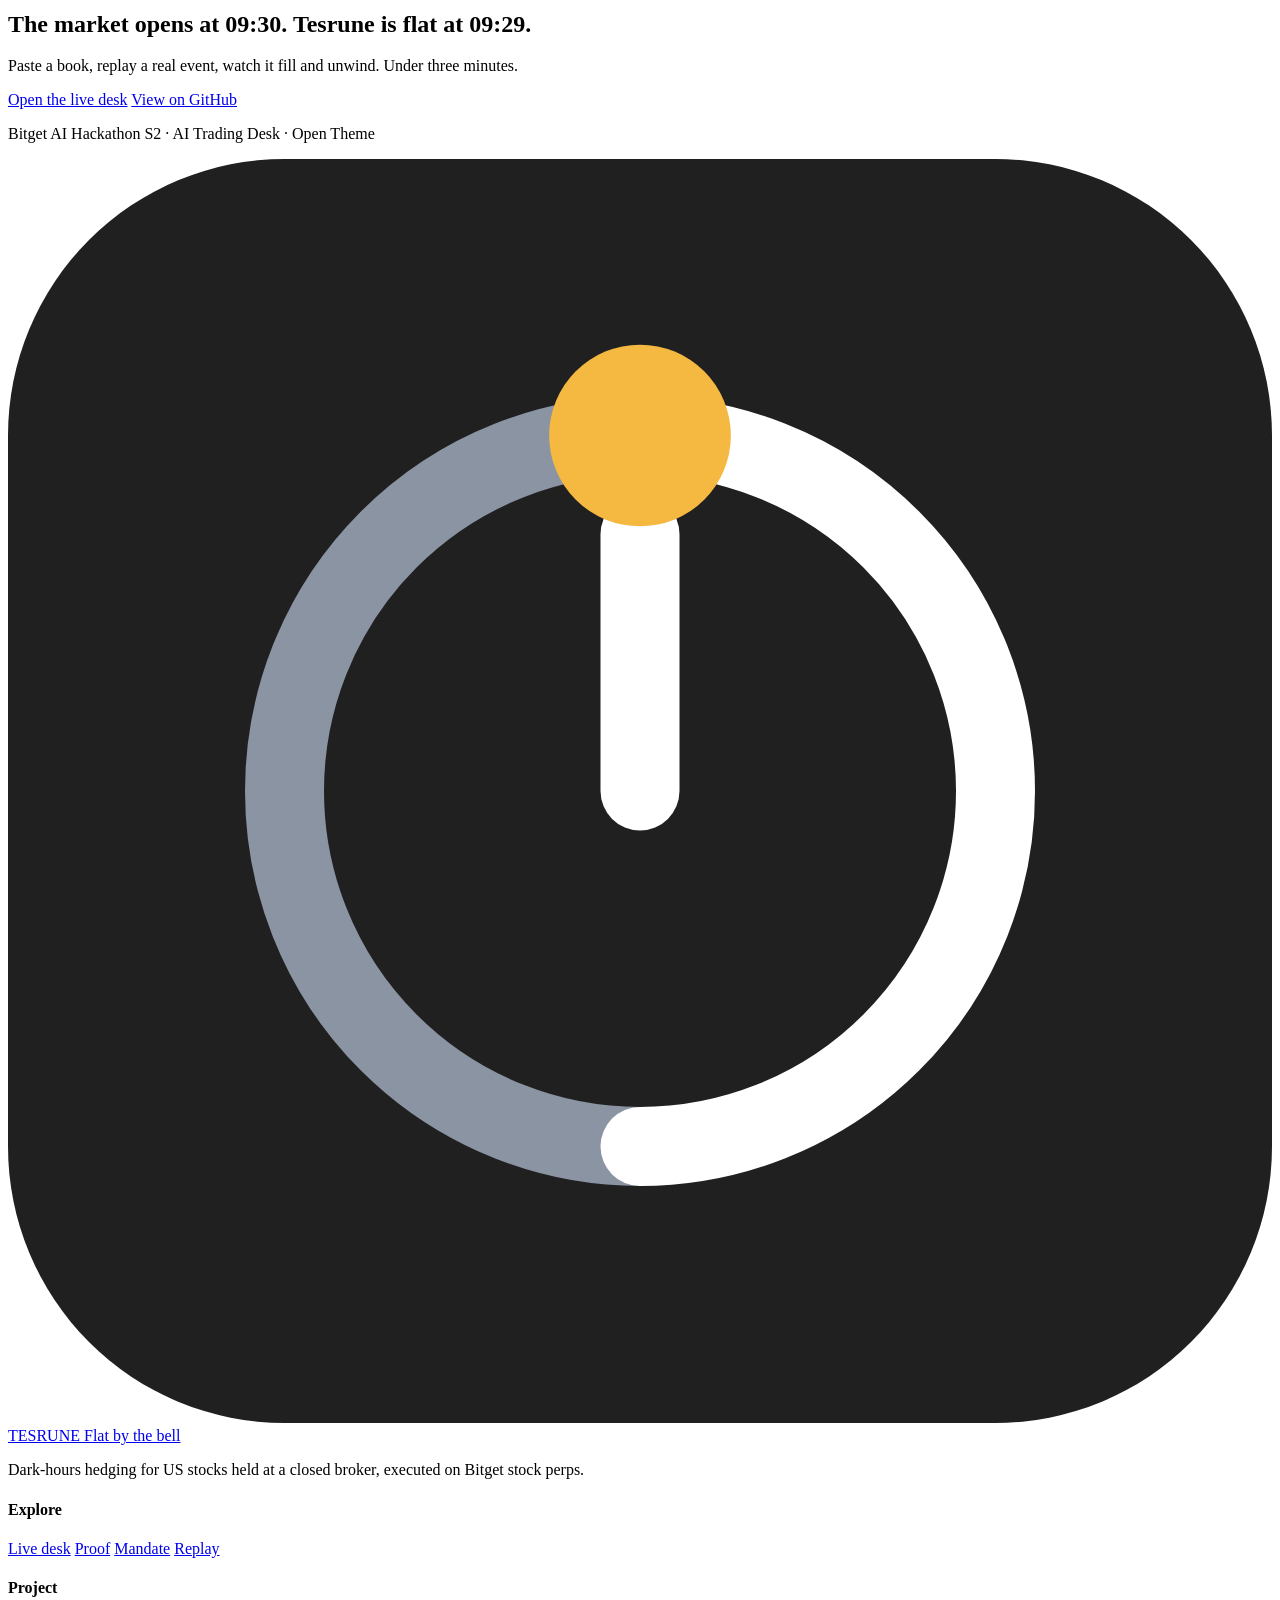
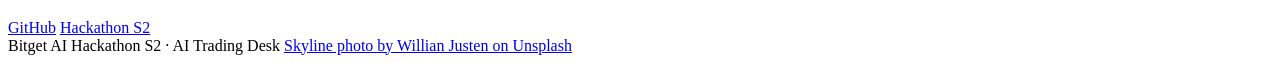
==== commit 7d9d2c6a: "State demo-only, virtual funds on the landing hero" ====
--- a/public/index.html
+++ b/public/index.html
@@ -67,6 +67,7 @@
             Flat by 09:29 ET
           </span>
         </div>
+        <p class="hero-note">Runs on Bitget demo trading with virtual funds. Never a real-money account.</p>
       </div>
 
       <div class="clock-panel" aria-label="Two market clocks">
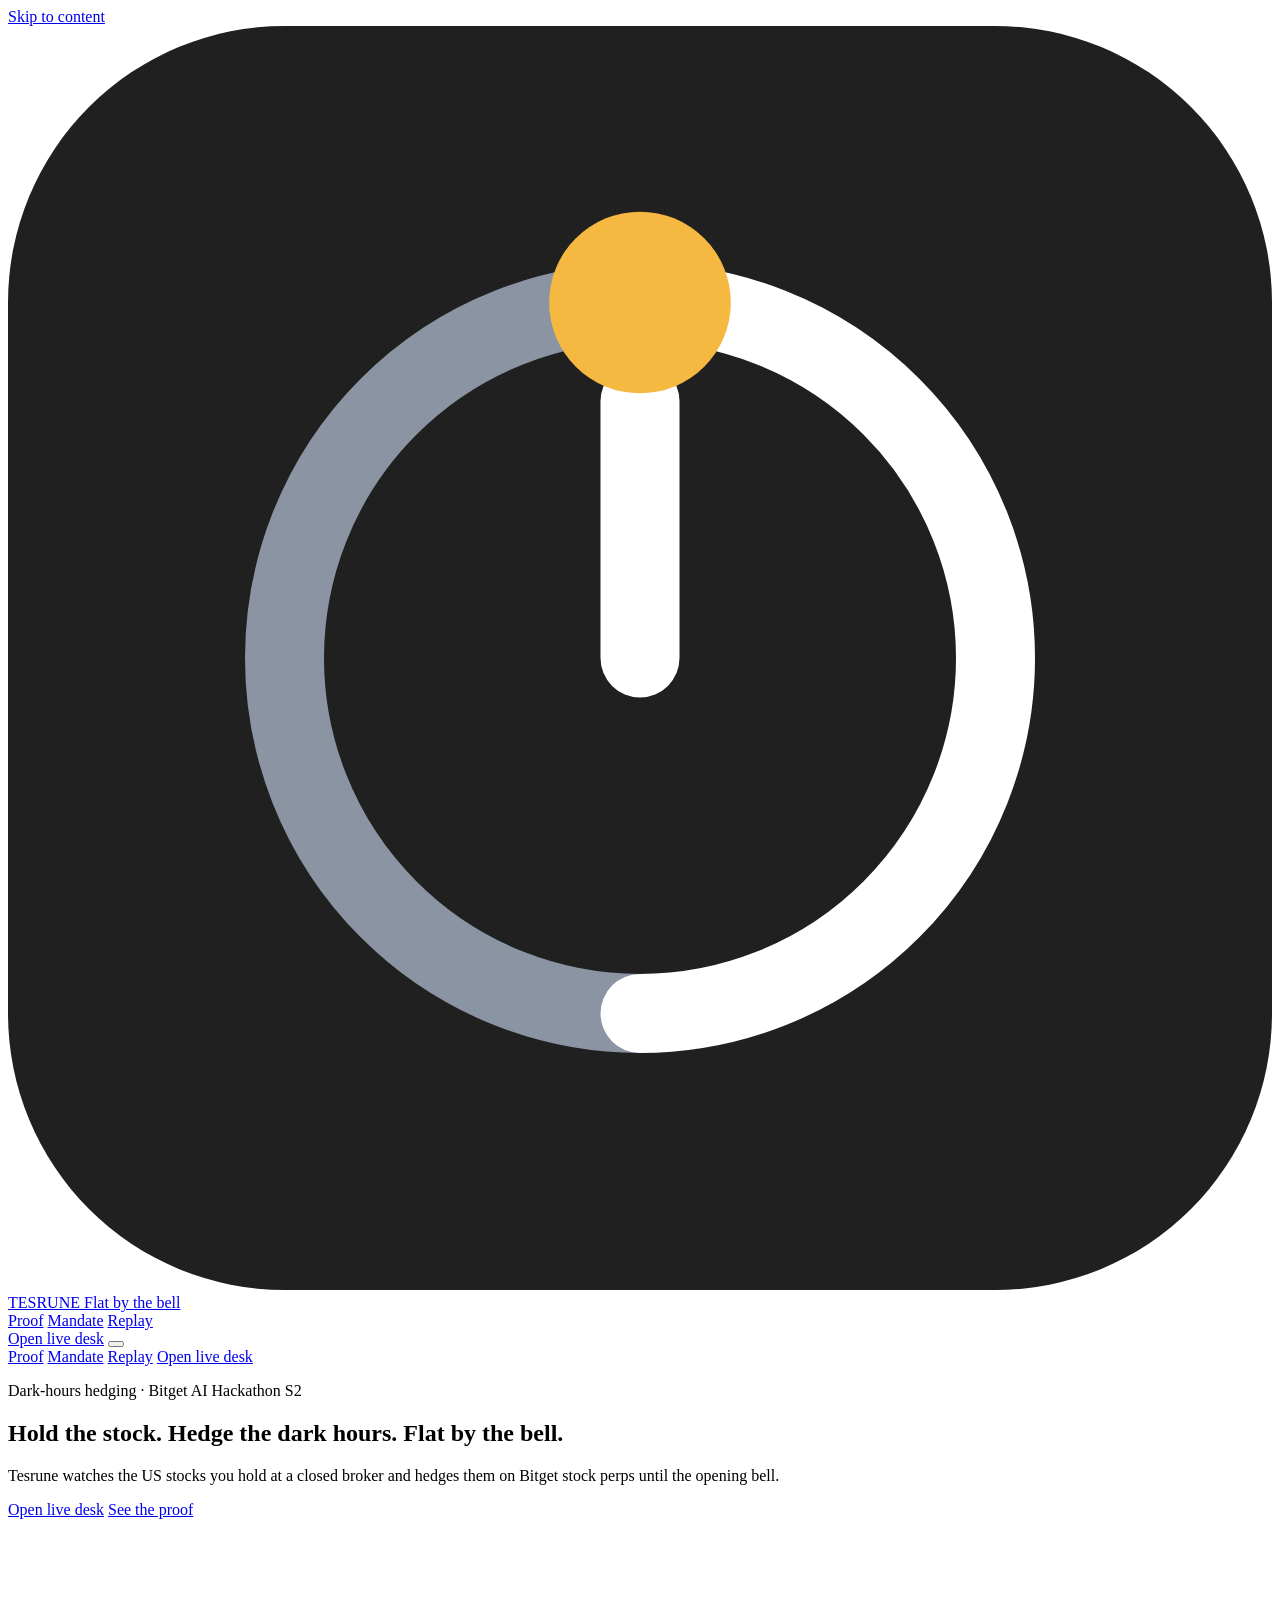
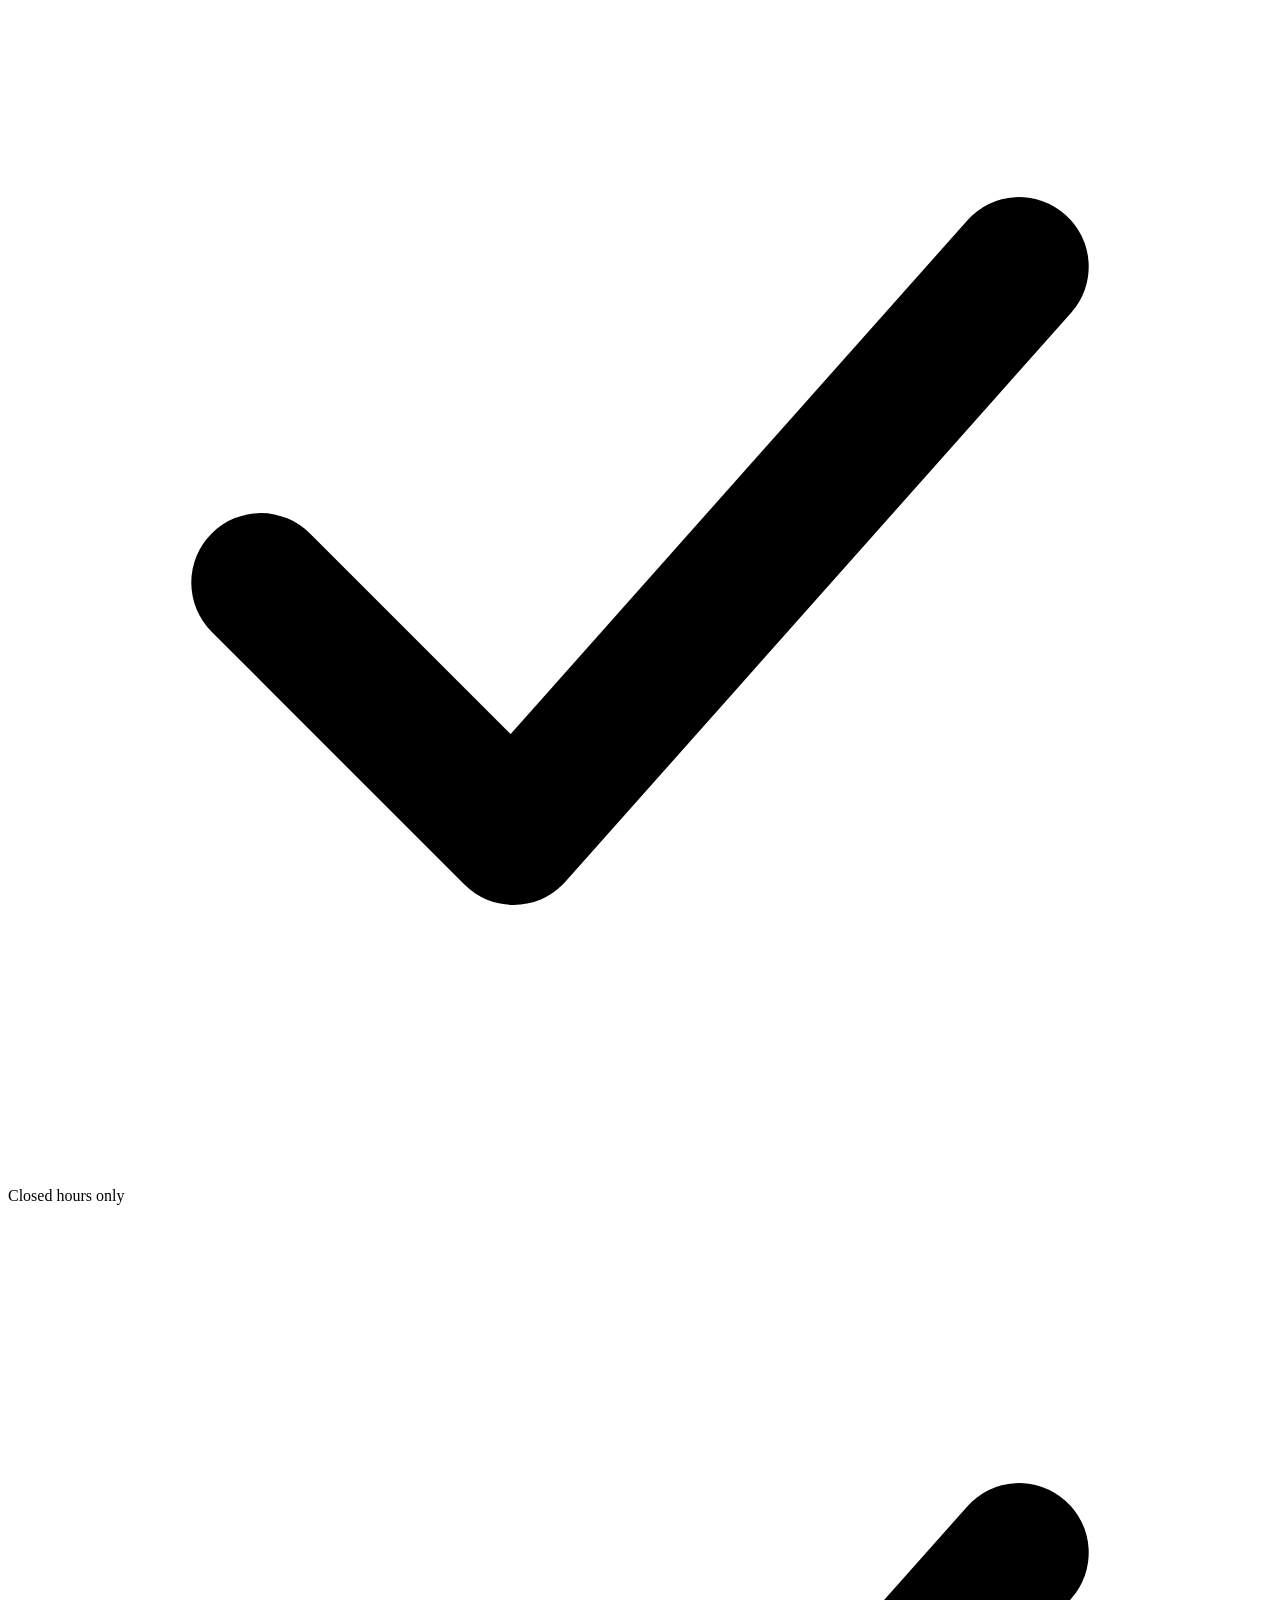
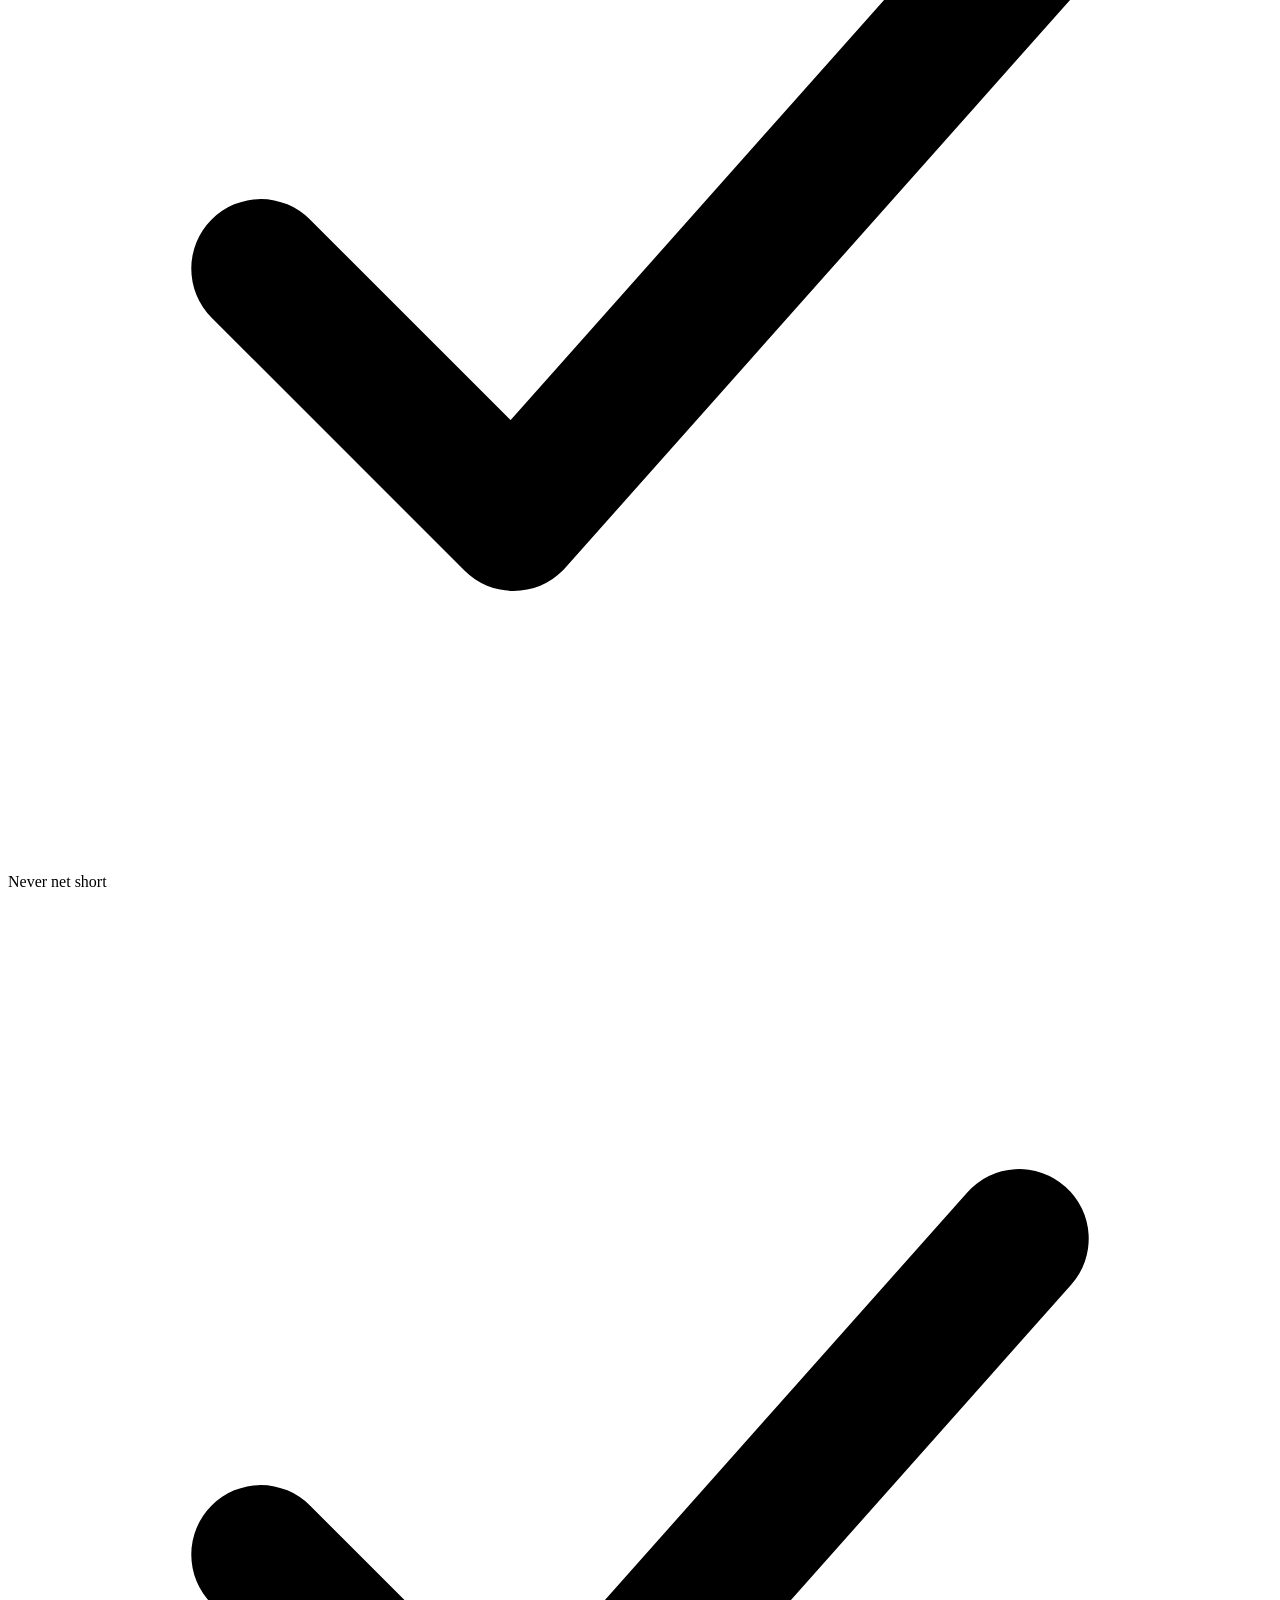
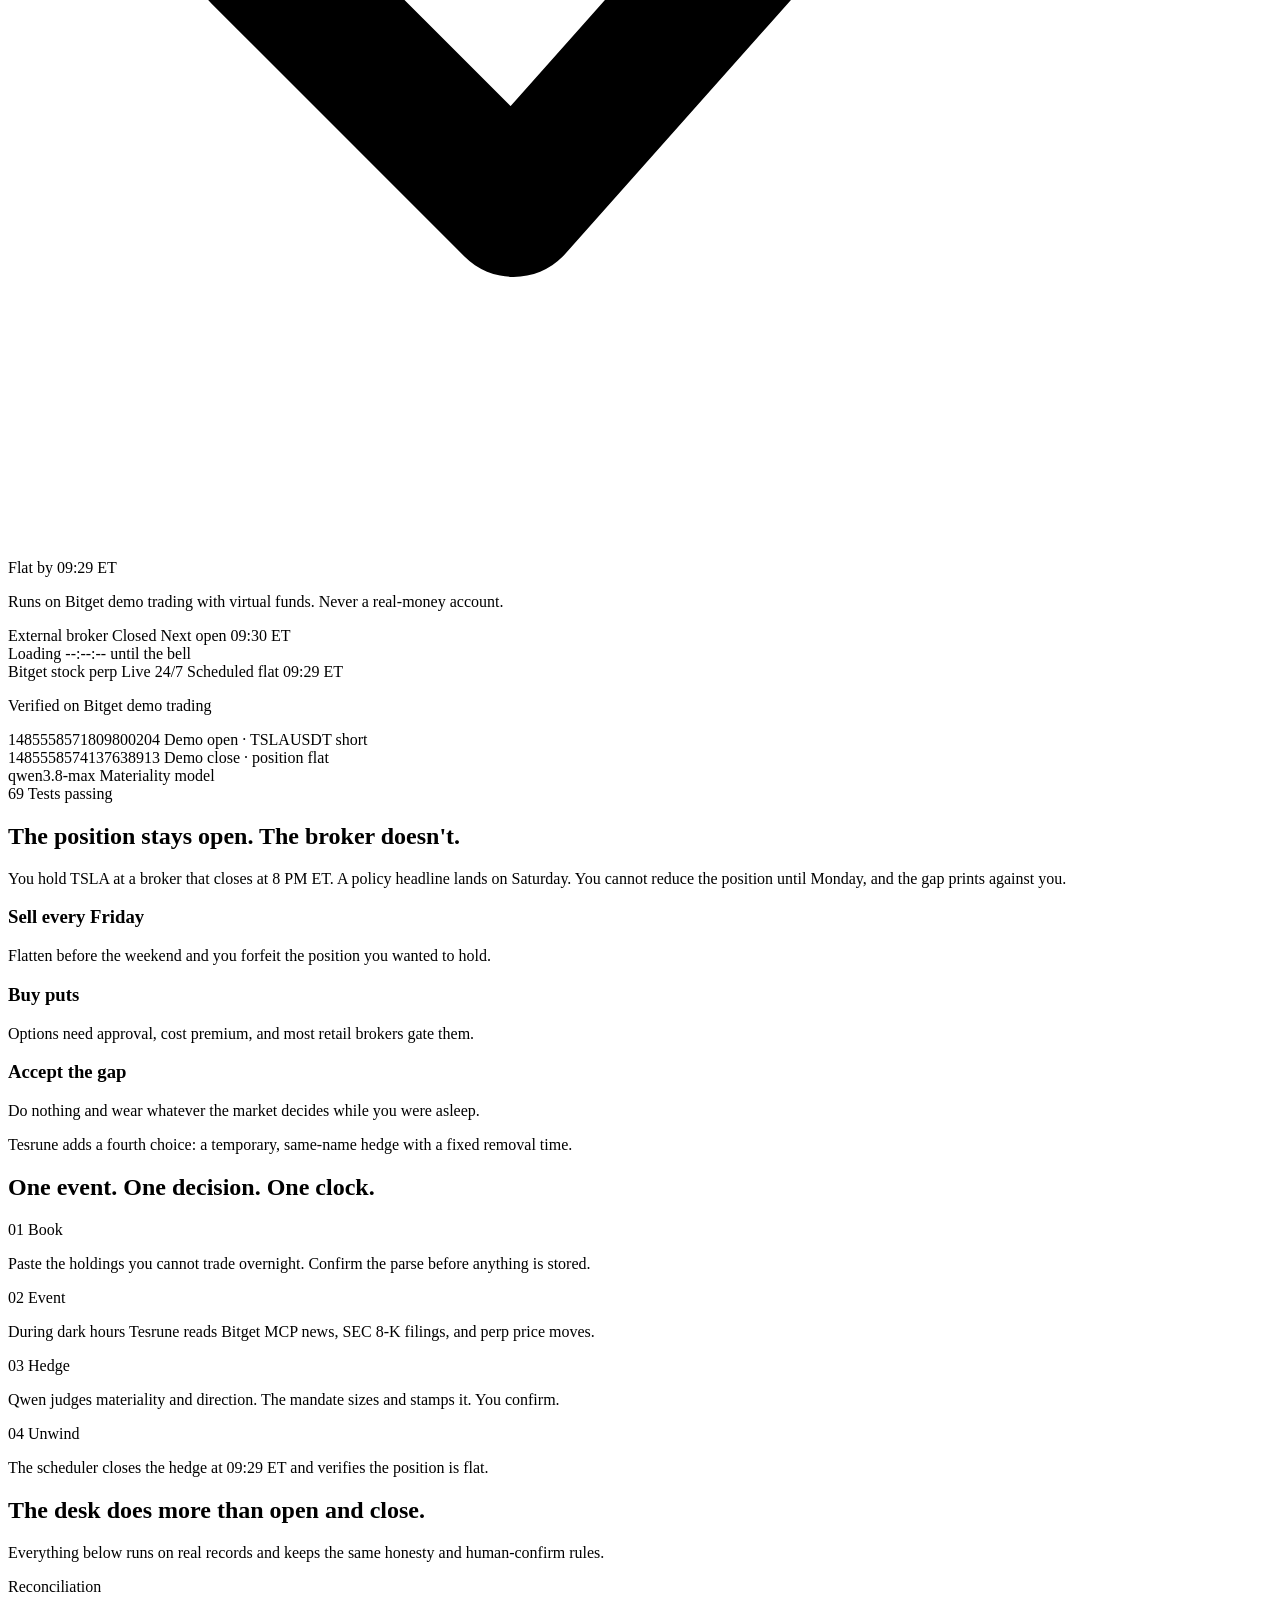
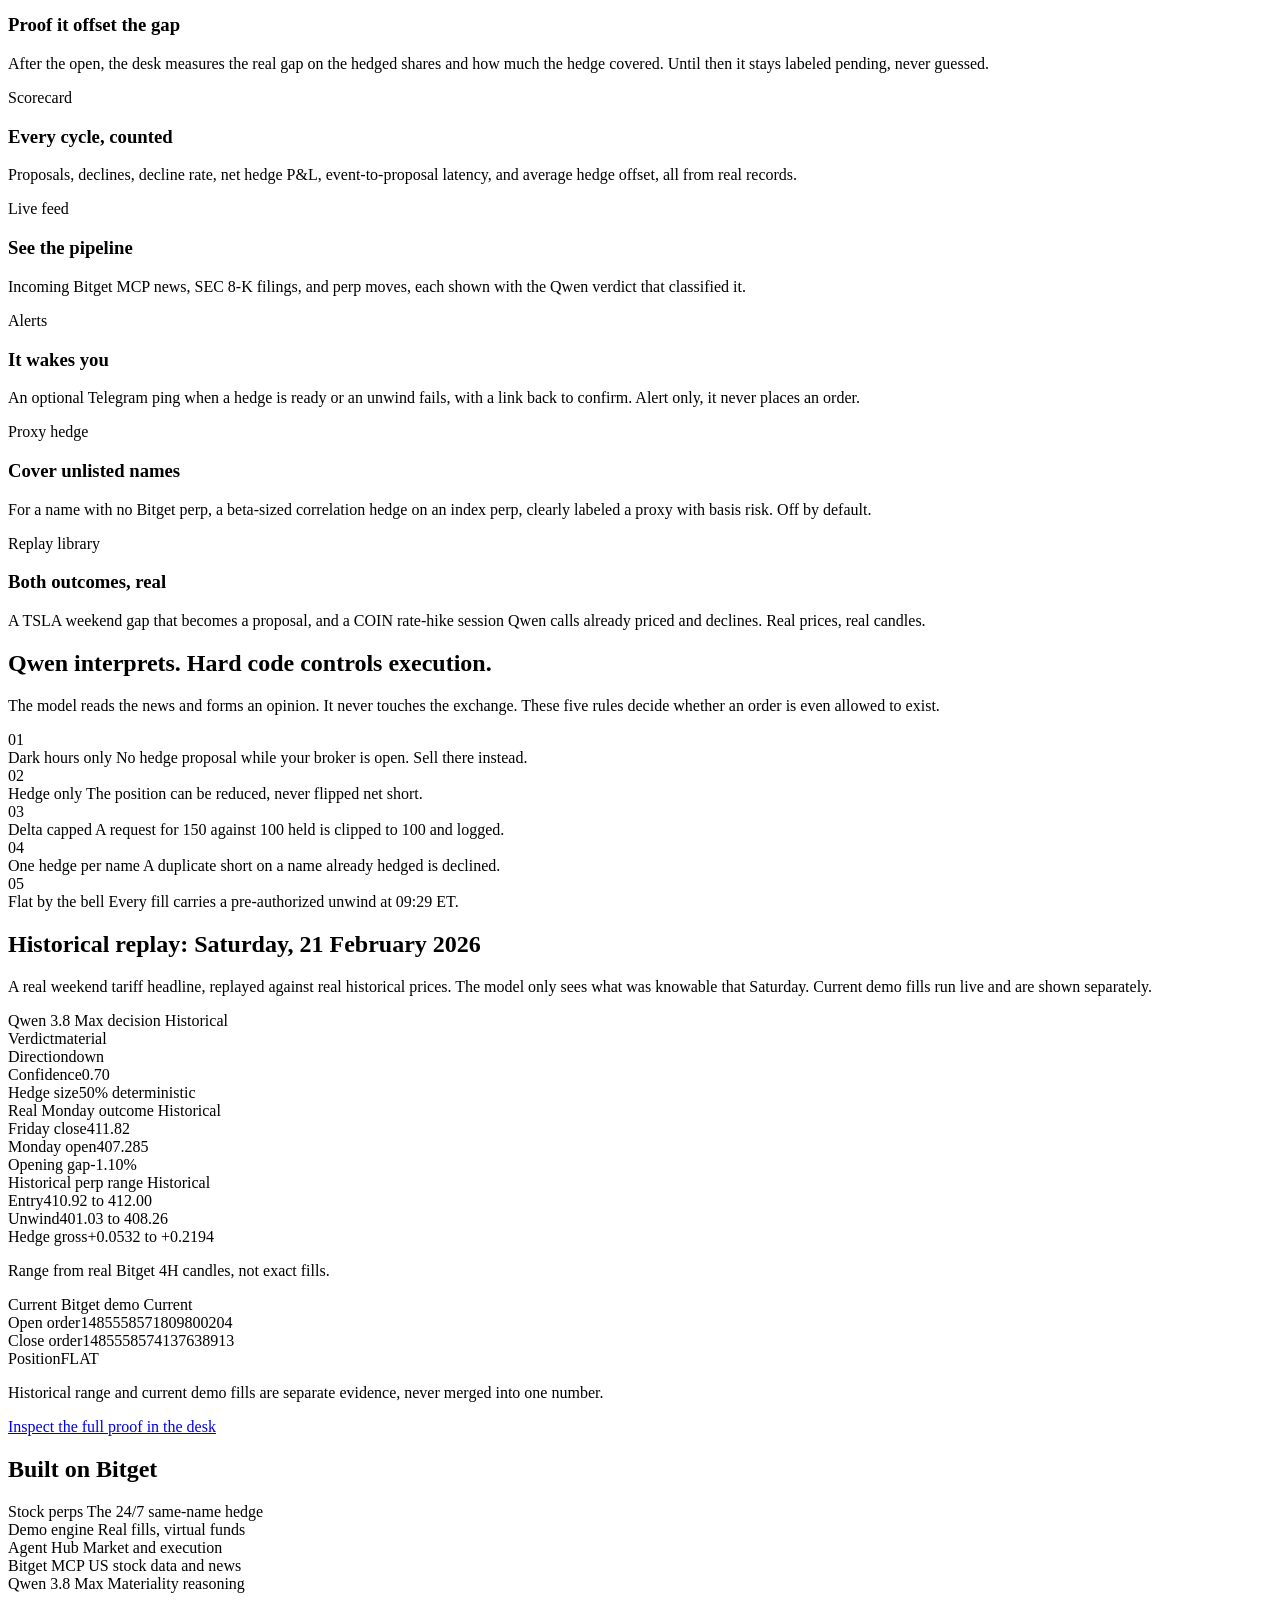
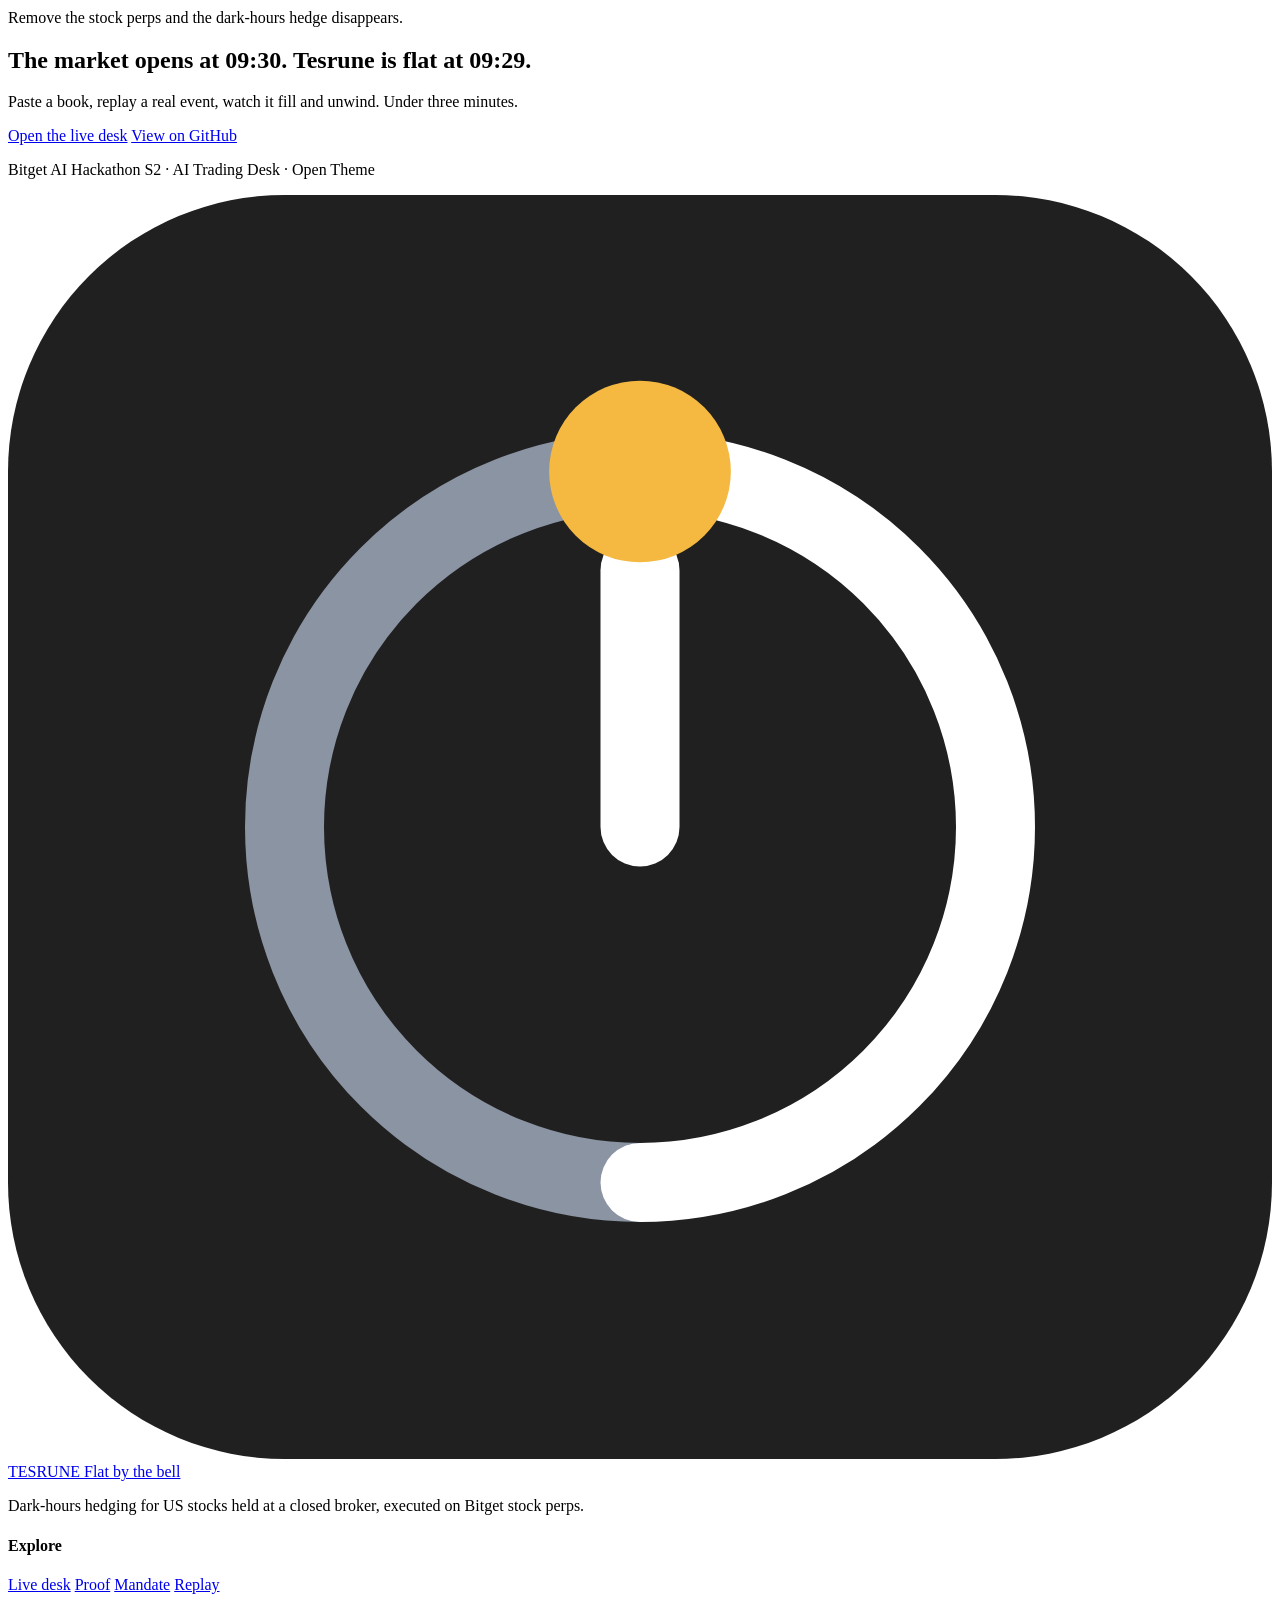
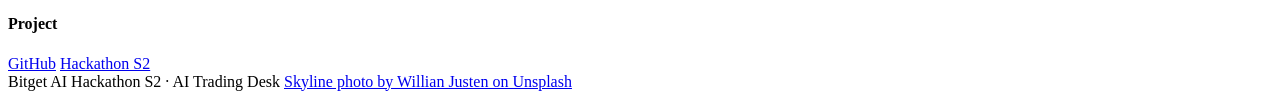
==== commit b38176e9: "Harden hosted desk and fix audit findings: same-origin write guard, security headers, HEAD, social c" ====
--- a/public/index.html
+++ b/public/index.html
@@ -7,11 +7,21 @@
   <meta name="description" content="Dark-hours hedging for US stocks held at a closed broker, executed on Bitget stock perps and flat by the opening bell.">
   <meta name="theme-color" content="#ffffff">
   <link rel="icon" href="/favicon.svg" type="image/svg+xml">
+  <meta property="og:type" content="website">
+  <meta property="og:url" content="https://tesrune.midelabs.xyz/">
+  <meta property="og:title" content="Tesrune · Flat by the bell">
+  <meta property="og:description" content="Hold the stock, hedge the dark hours. Tesrune hedges US stocks held at a closed broker on Bitget stock perps and is flat by the opening bell.">
+  <meta property="og:image" content="https://tesrune.midelabs.xyz/img/skyline-night.jpg">
+  <meta name="twitter:card" content="summary_large_image">
+  <meta name="twitter:title" content="Tesrune · Flat by the bell">
+  <meta name="twitter:description" content="Dark-hours hedging for US stocks on Bitget stock perps. Flat by the bell.">
+  <meta name="twitter:image" content="https://tesrune.midelabs.xyz/img/skyline-night.jpg">
   <link rel="stylesheet" href="/styles/tokens.css">
   <link rel="stylesheet" href="/styles/base.css">
   <link rel="stylesheet" href="/styles/landing.css">
 </head>
 <body>
+  <a class="skip-link" href="#main">Skip to content</a>
   <!-- SECTION 2: nav -->
   <header class="site-header">
     <div class="container nav">
@@ -35,12 +45,21 @@
       </nav>
       <div class="nav-actions">
         <a class="btn btn-primary" href="/desk">Open live desk</a>
+        <button class="nav-toggle" id="nav-toggle" type="button" aria-label="Menu" aria-expanded="false" aria-controls="mobile-menu">
+          <span></span><span></span><span></span>
+        </button>
       </div>
     </div>
+    <nav class="mobile-menu" id="mobile-menu" aria-label="Mobile">
+      <a class="mobile-link" href="#proof">Proof</a>
+      <a class="mobile-link" href="#mandate">Mandate</a>
+      <a class="mobile-link" href="#replay">Replay</a>
+      <a class="mobile-link" href="/desk">Open live desk</a>
+    </nav>
   </header>
 
   <!-- SECTION 3: hero -->
-  <main>
+  <main id="main">
     <section class="container hero">
       <div class="hero-copy">
         <p class="meta">Dark-hours hedging · Bitget AI Hackathon S2</p>
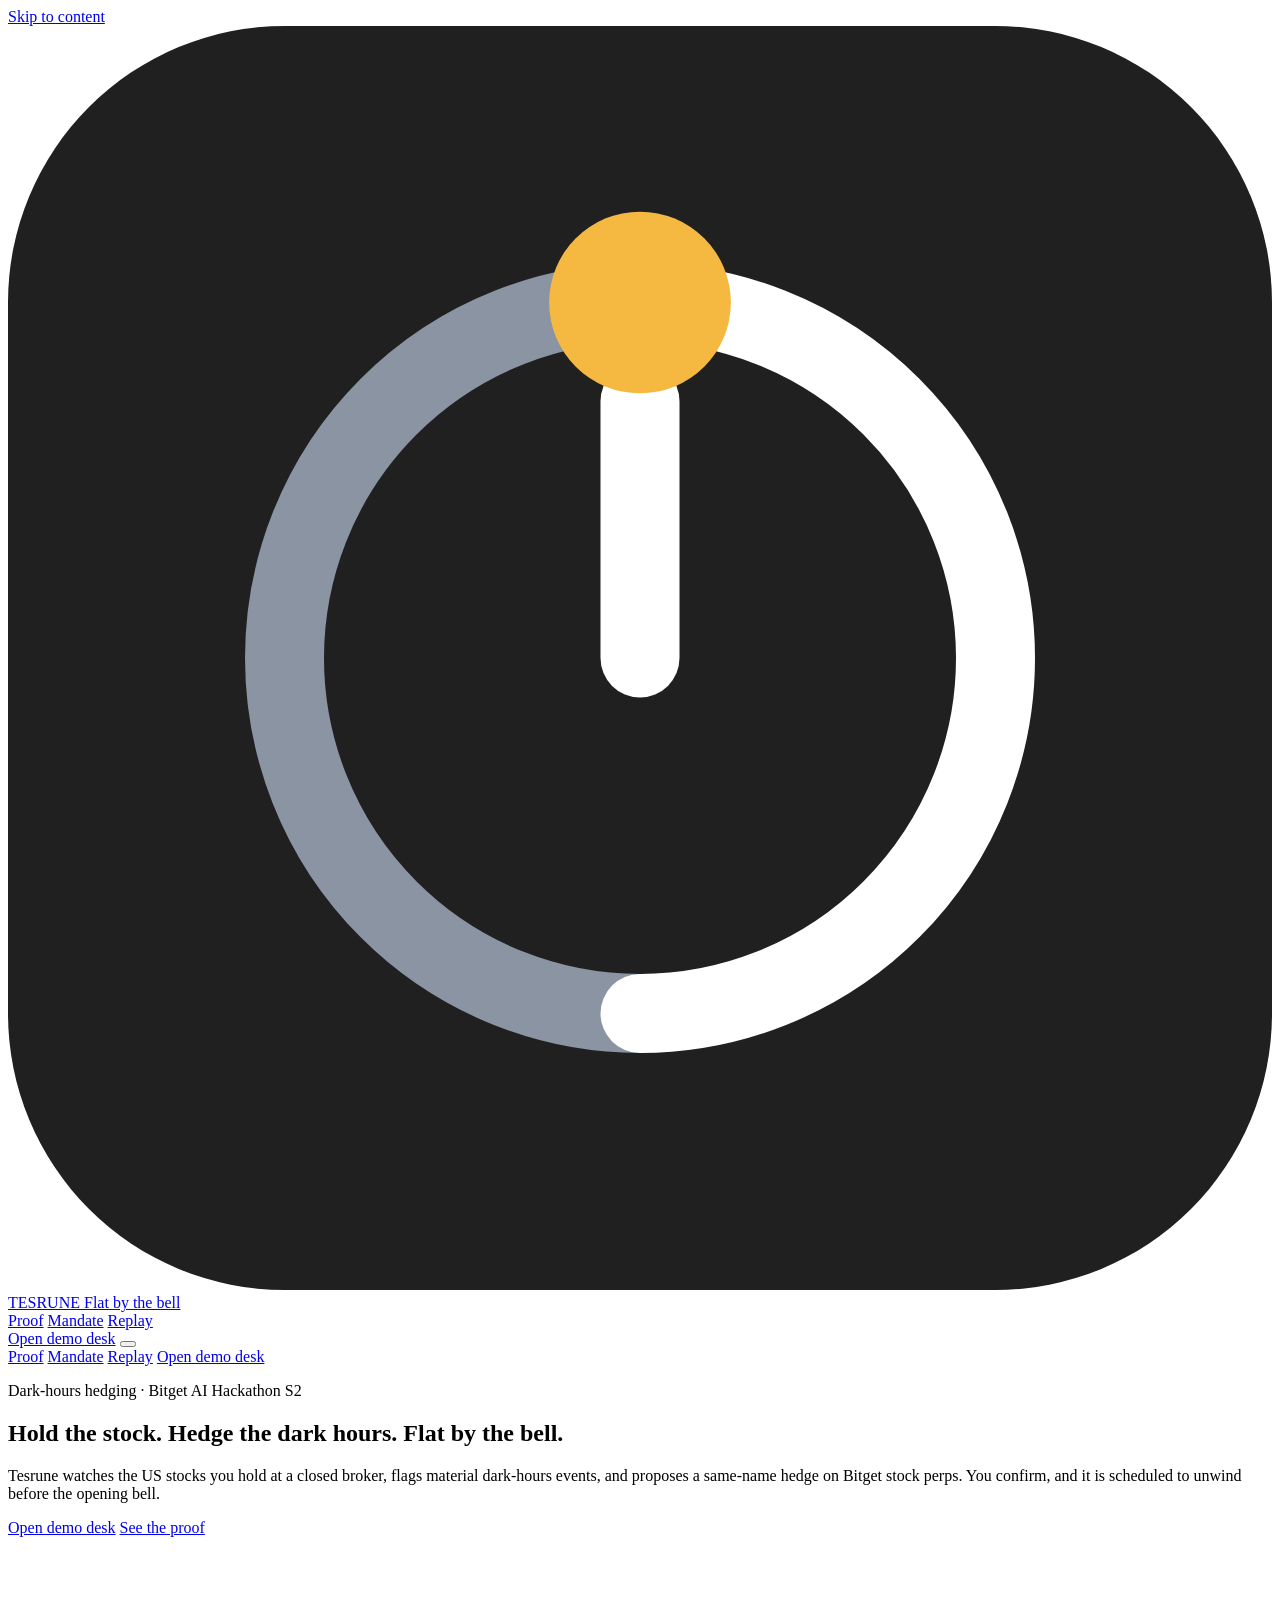
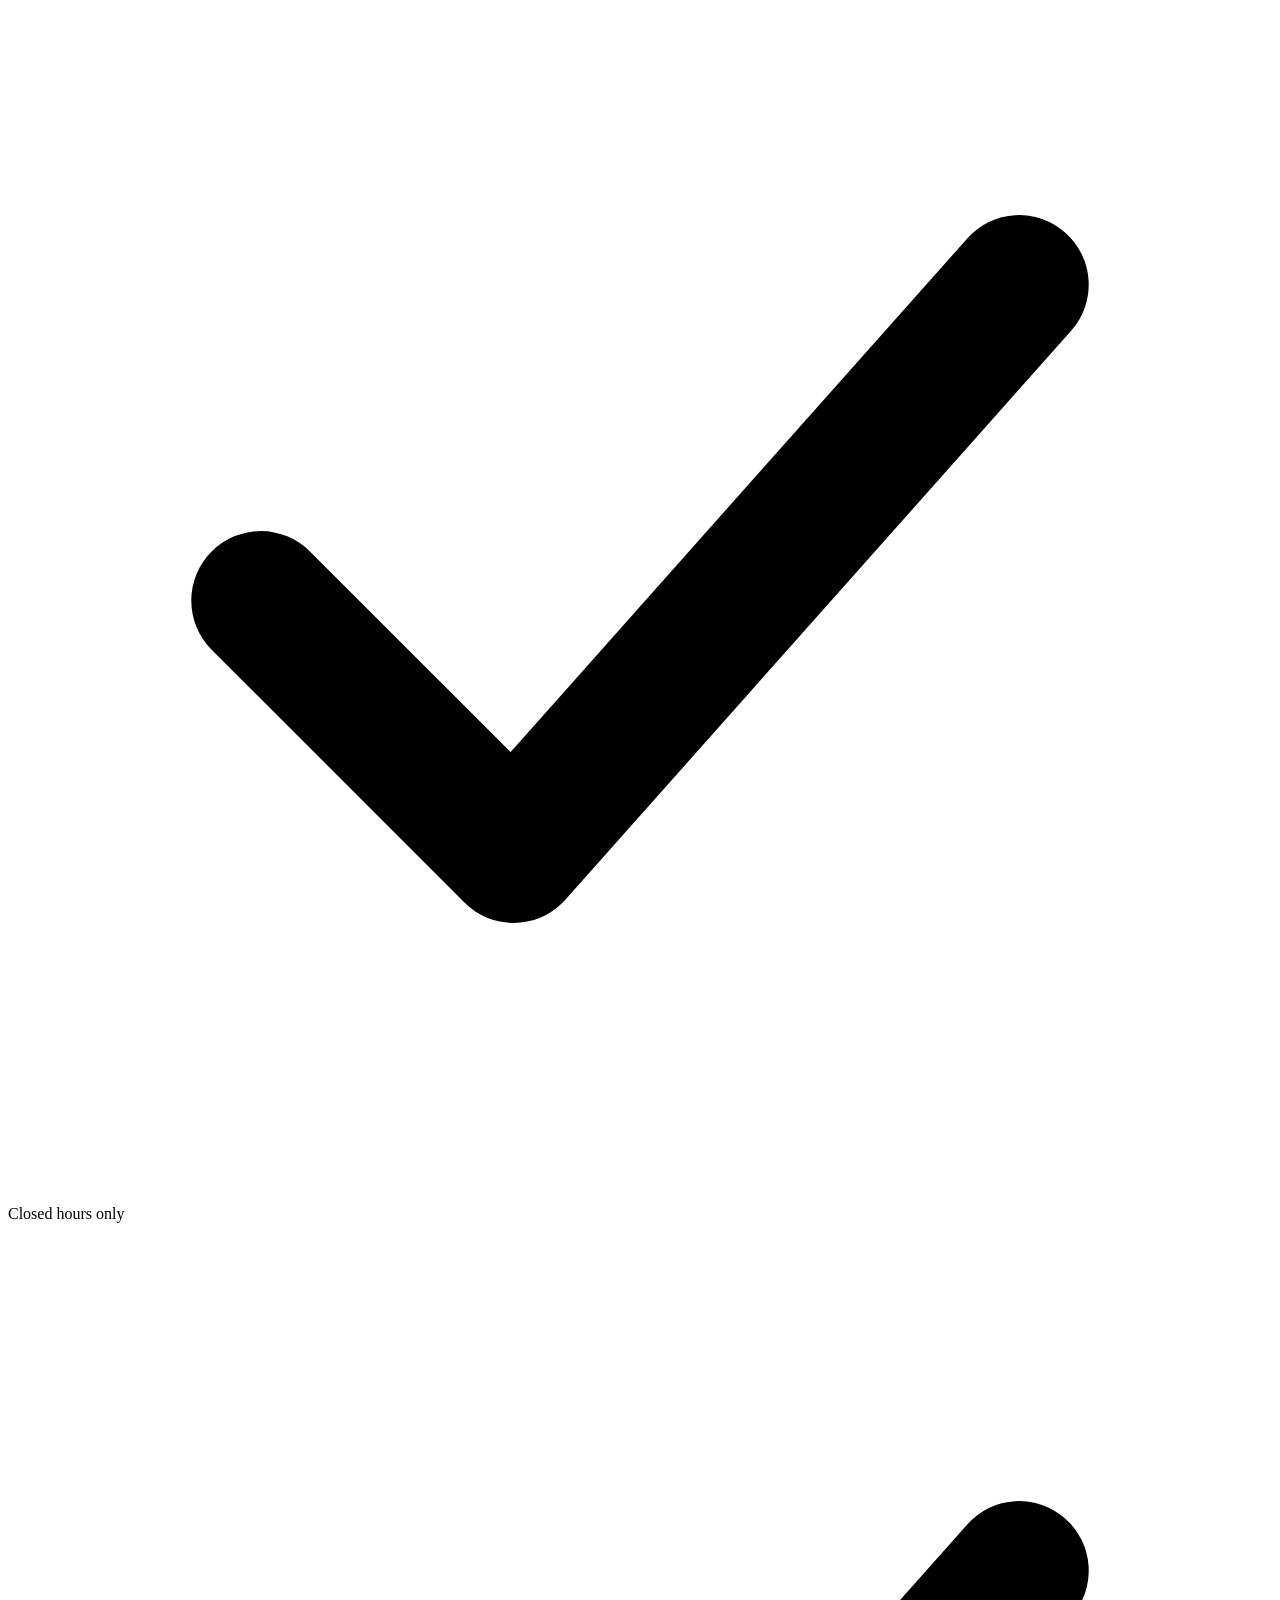
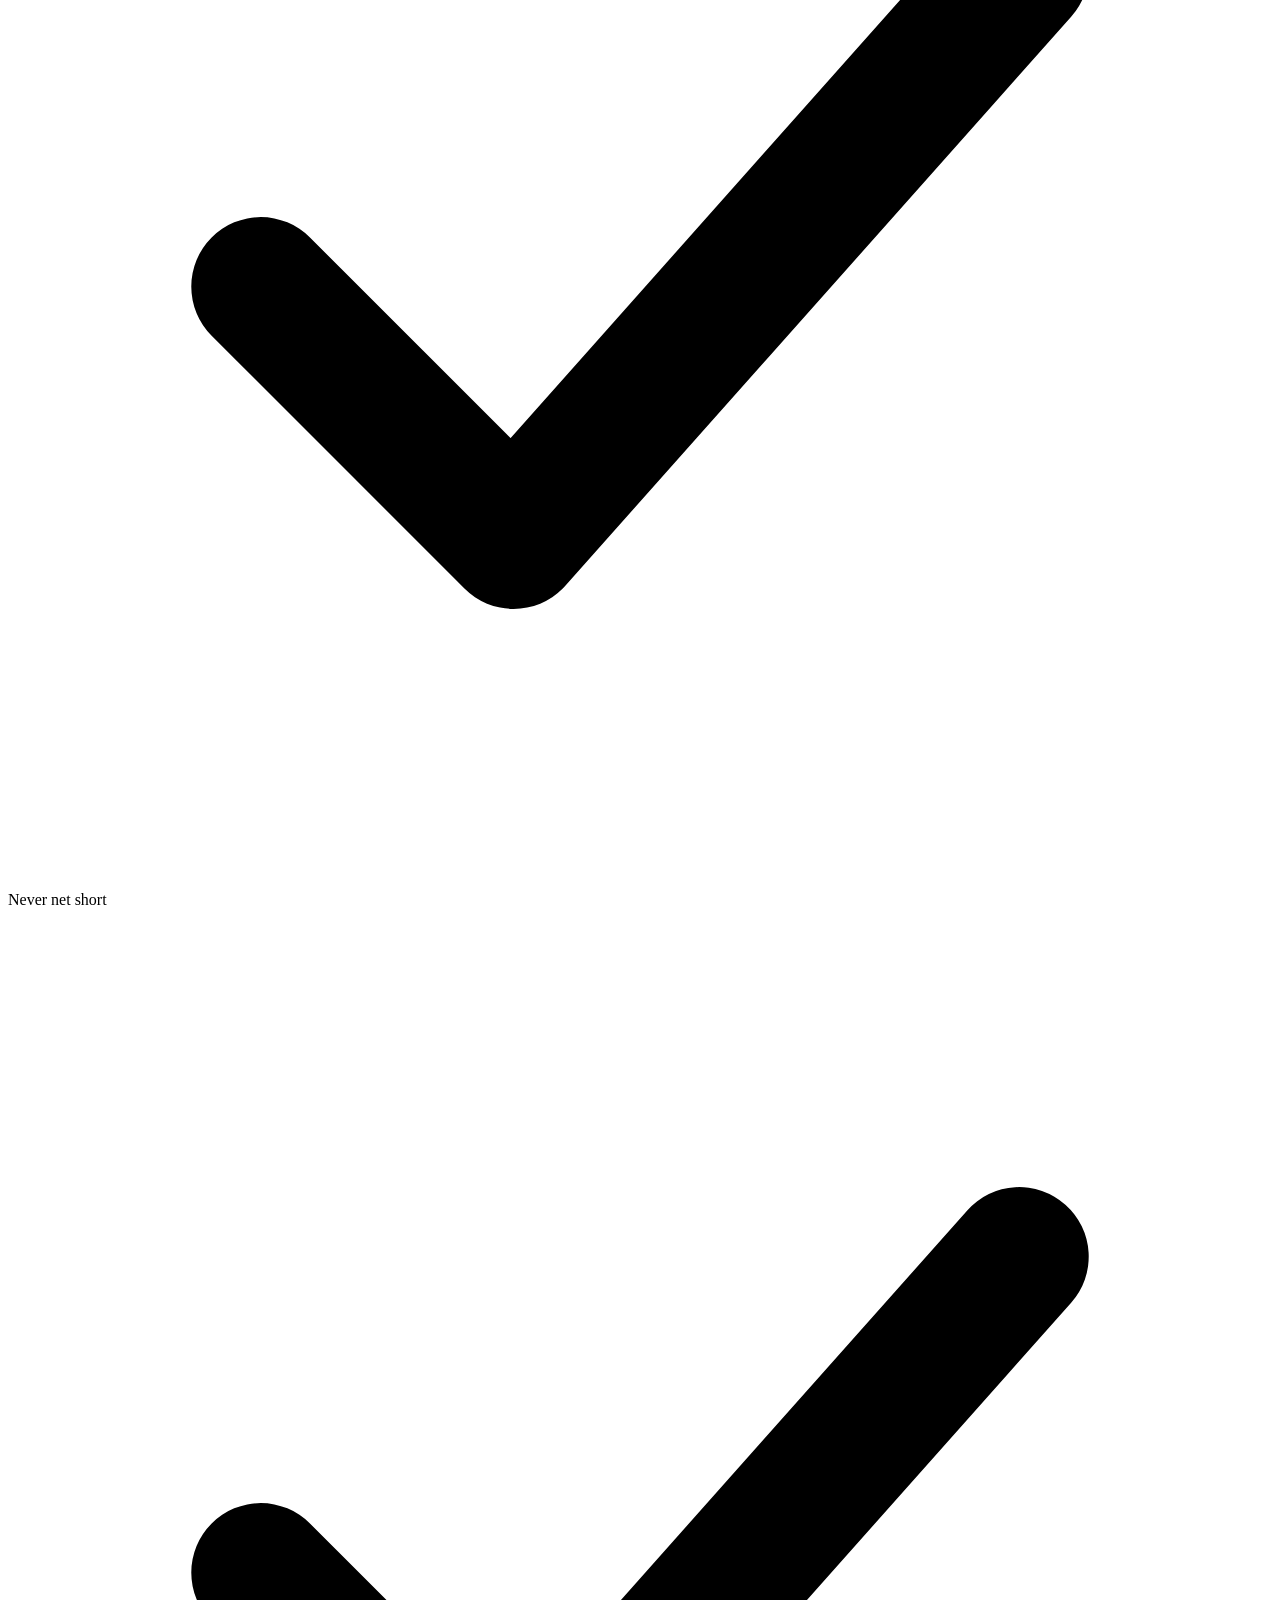
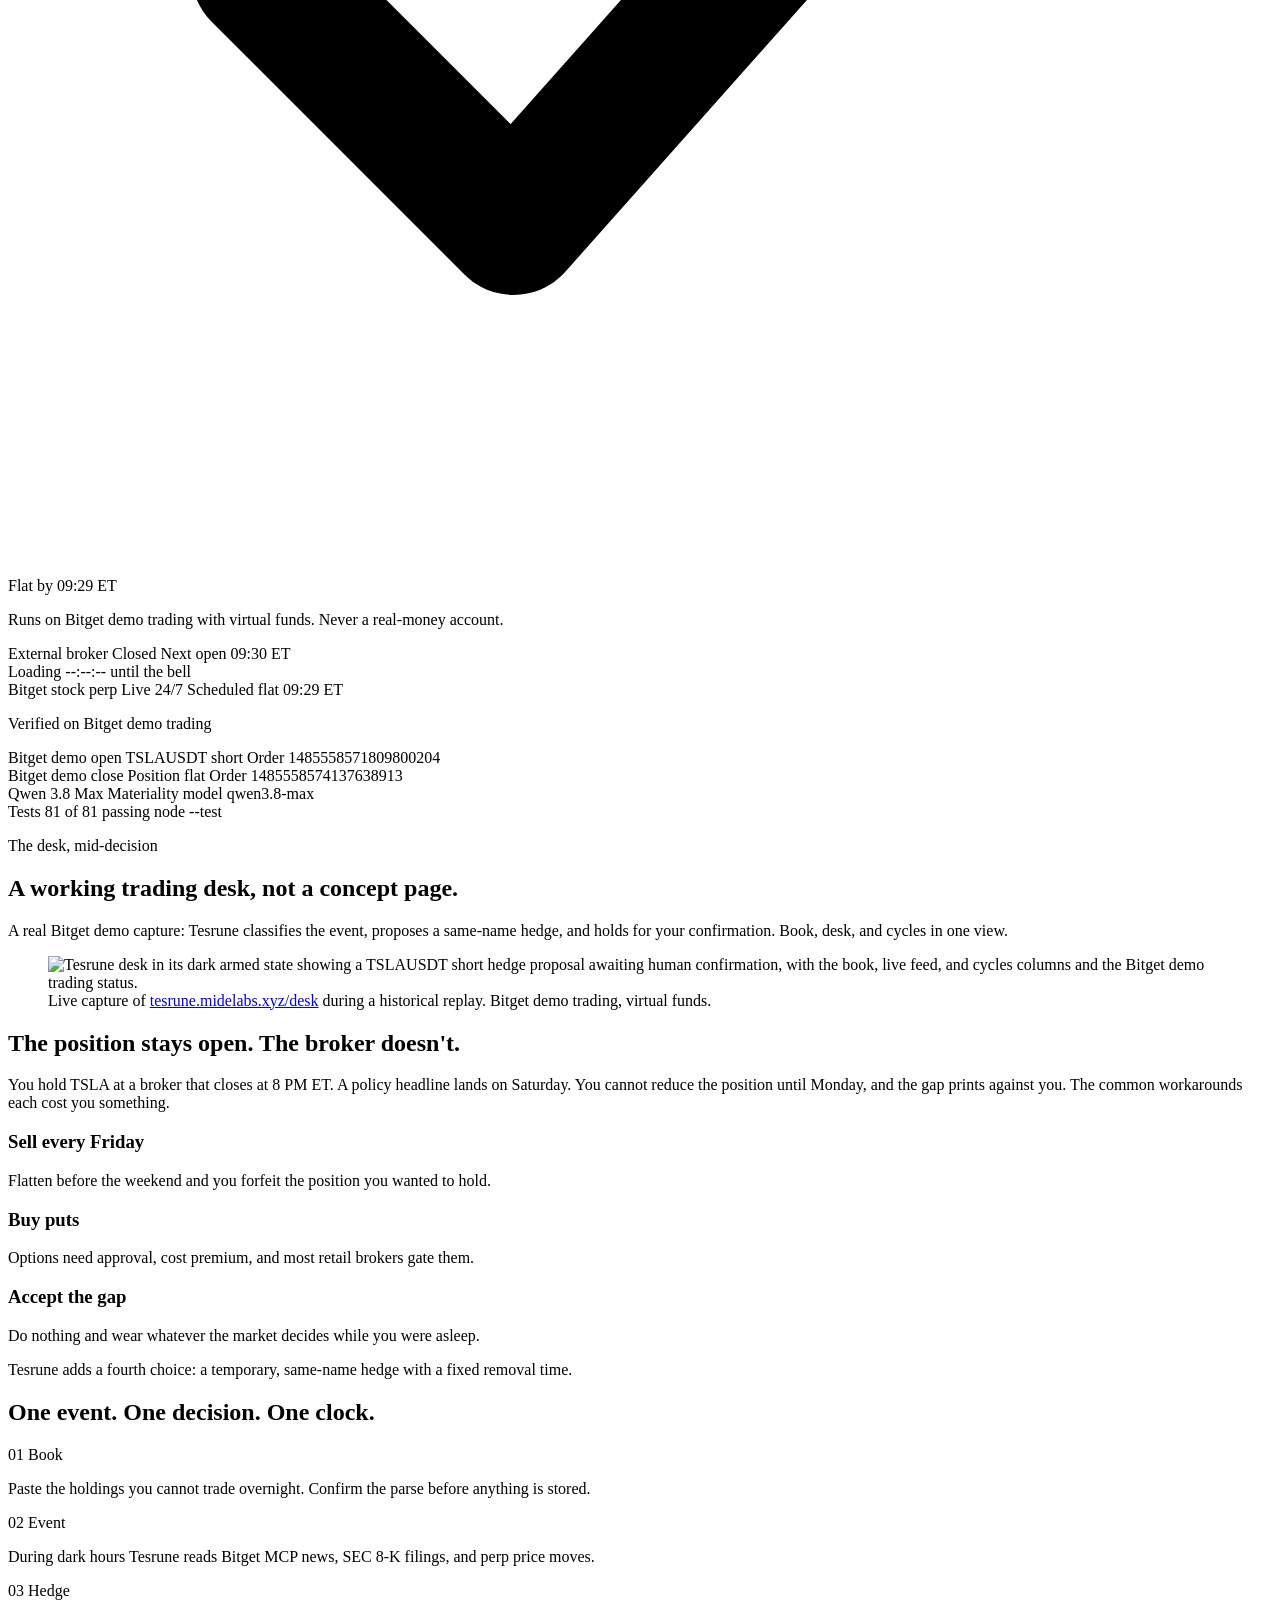
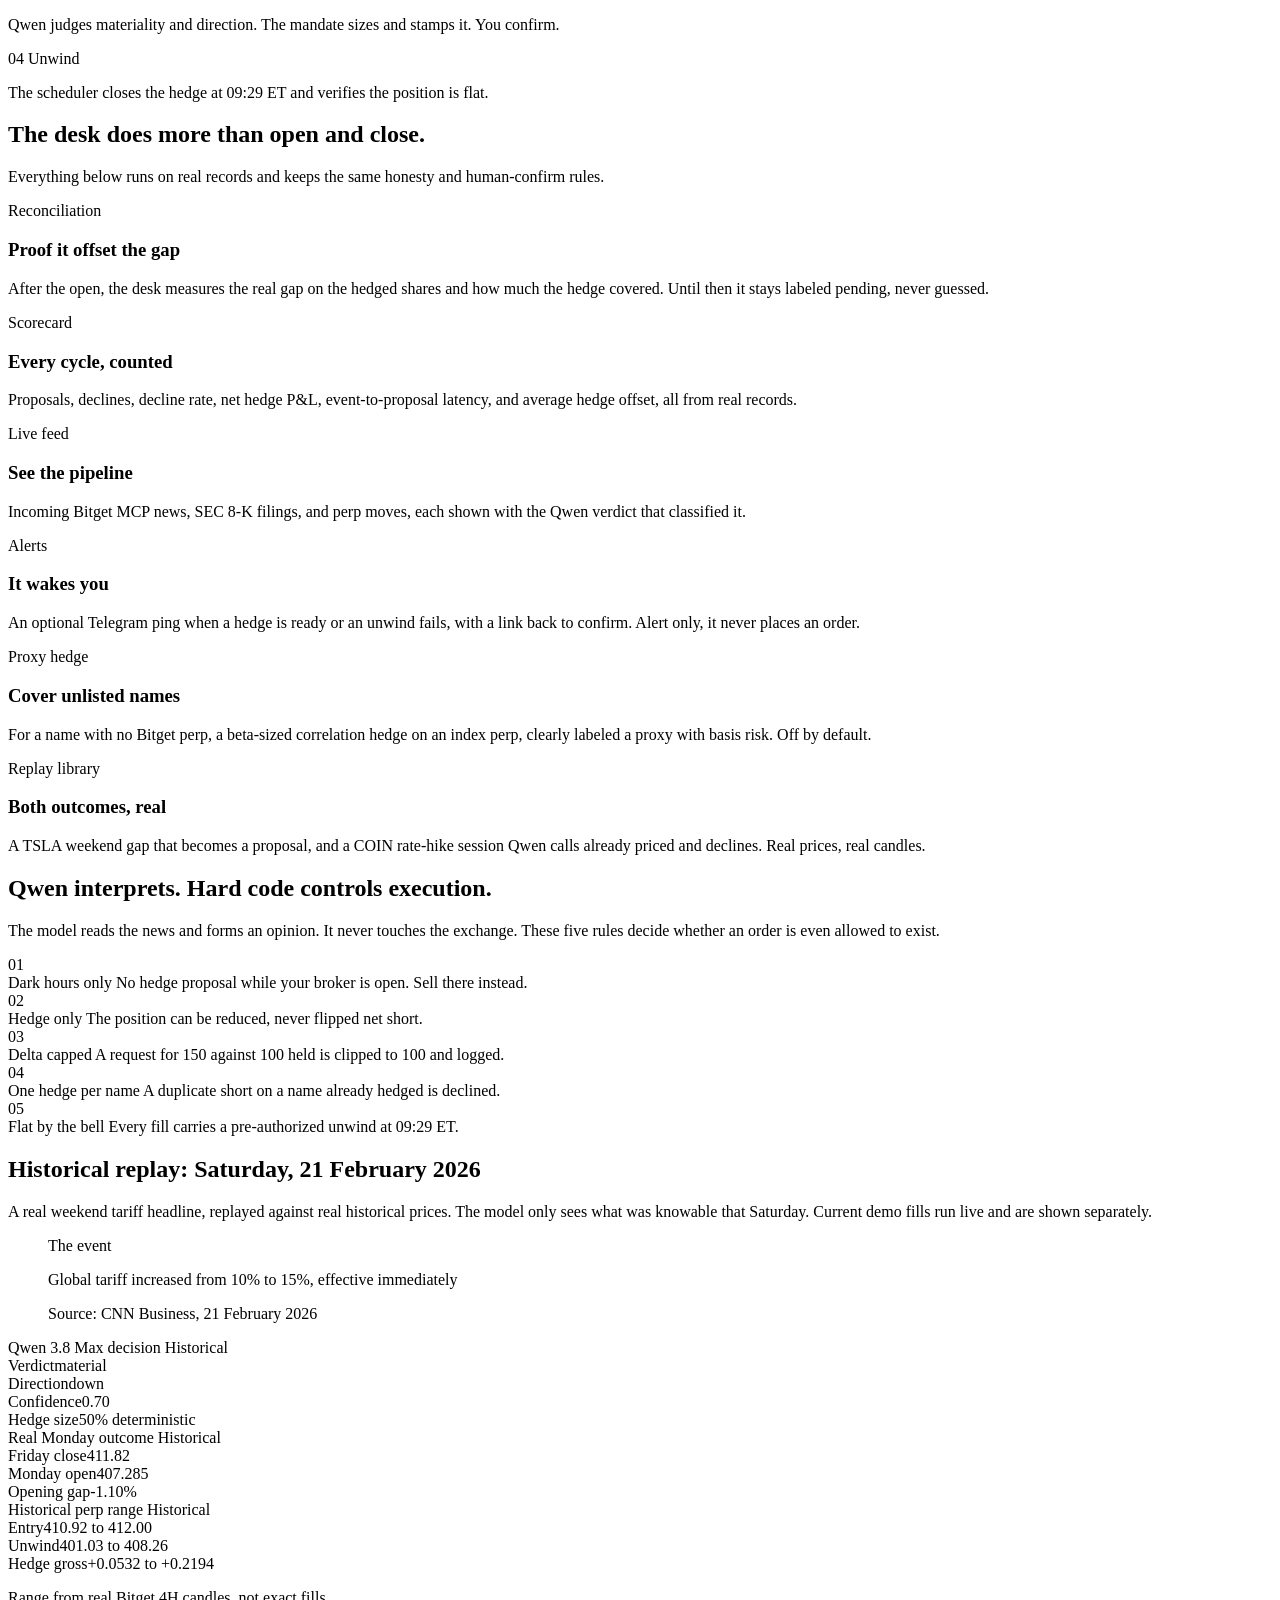
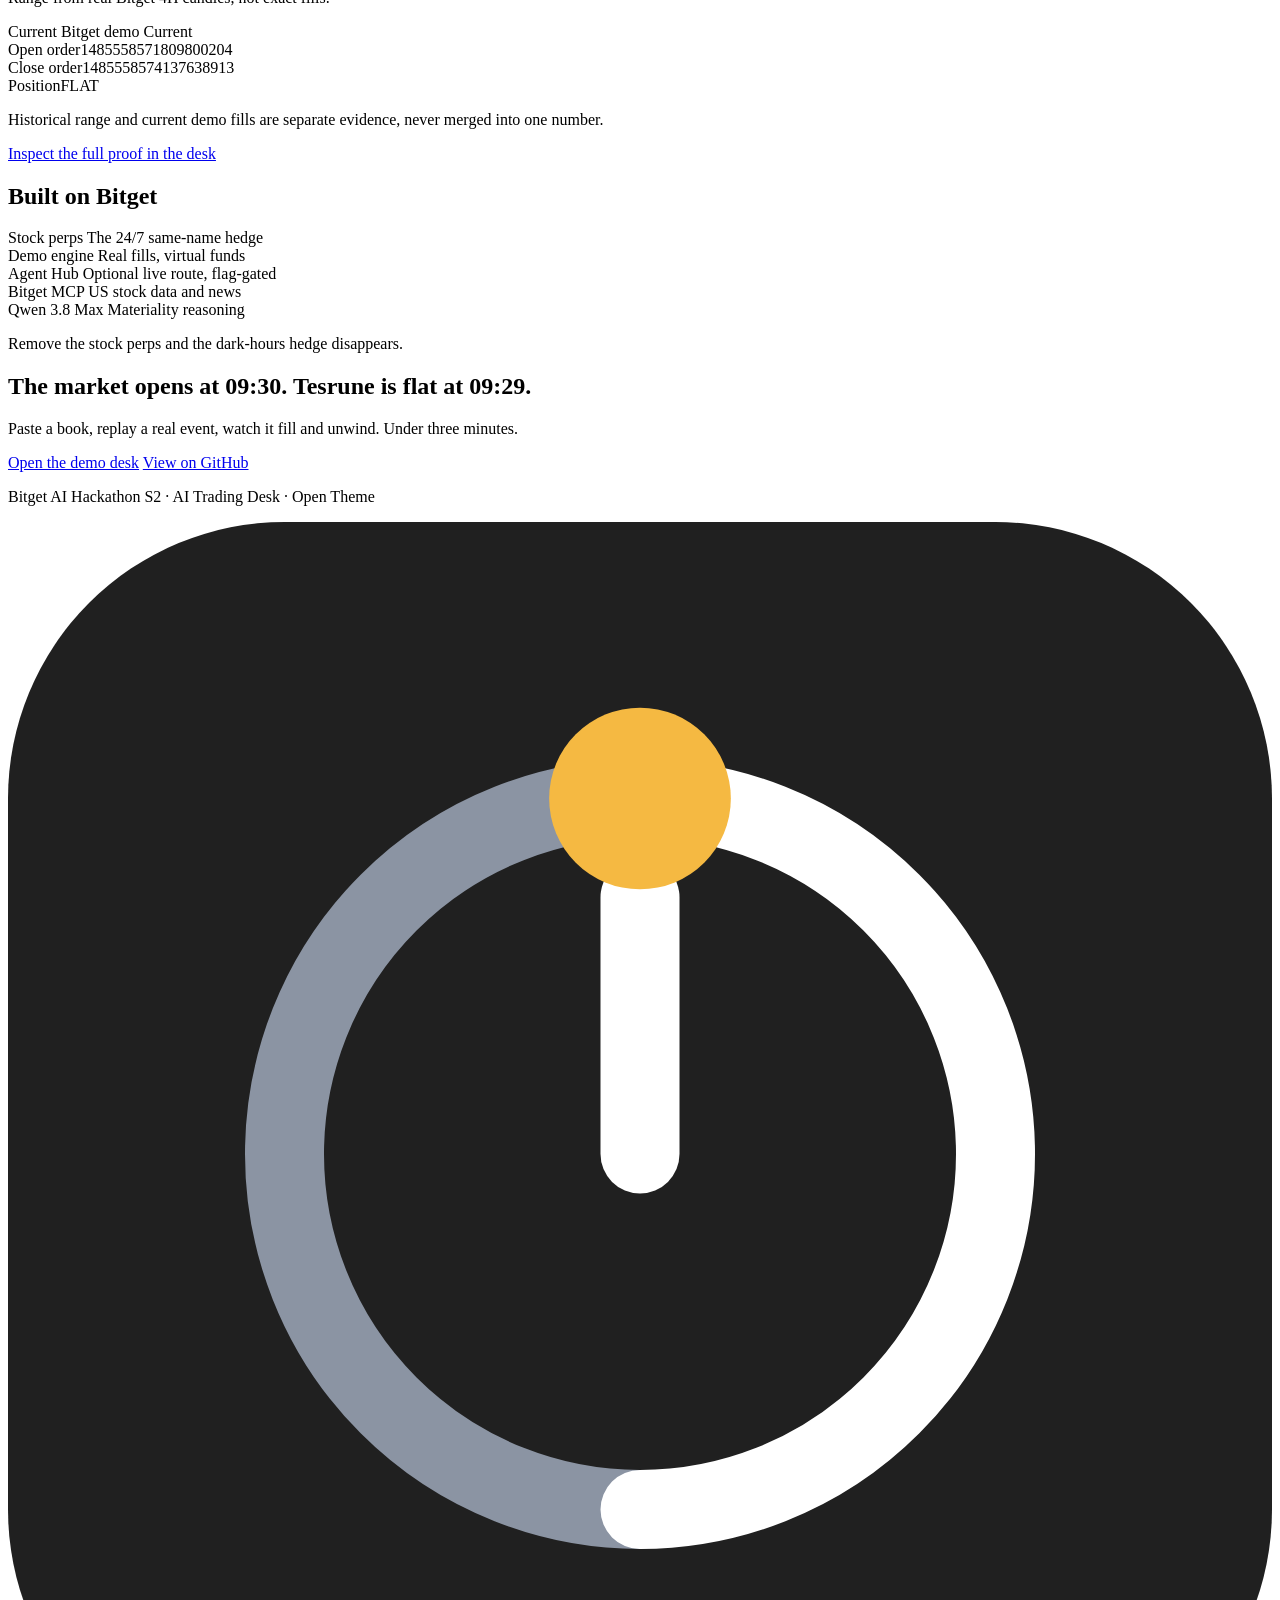
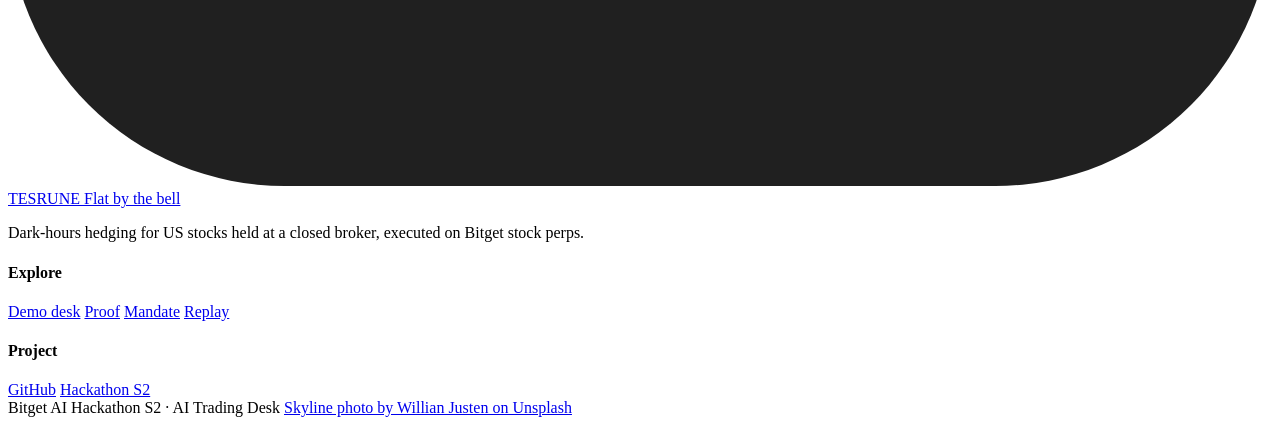
==== commit 28817561: "Polish landing and desk: accurate hero copy, demo wording, real desk preview, proof hierarchy, guide" ====
--- a/public/index.html
+++ b/public/index.html
@@ -11,11 +11,11 @@
   <meta property="og:url" content="https://tesrune.midelabs.xyz/">
   <meta property="og:title" content="Tesrune · Flat by the bell">
   <meta property="og:description" content="Hold the stock, hedge the dark hours. Tesrune hedges US stocks held at a closed broker on Bitget stock perps and is flat by the opening bell.">
-  <meta property="og:image" content="https://tesrune.midelabs.xyz/img/skyline-night.jpg">
+  <meta property="og:image" content="https://tesrune.midelabs.xyz/img/desk-preview.png">
   <meta name="twitter:card" content="summary_large_image">
   <meta name="twitter:title" content="Tesrune · Flat by the bell">
   <meta name="twitter:description" content="Dark-hours hedging for US stocks on Bitget stock perps. Flat by the bell.">
-  <meta name="twitter:image" content="https://tesrune.midelabs.xyz/img/skyline-night.jpg">
+  <meta name="twitter:image" content="https://tesrune.midelabs.xyz/img/desk-preview.png">
   <link rel="stylesheet" href="/styles/tokens.css">
   <link rel="stylesheet" href="/styles/base.css">
   <link rel="stylesheet" href="/styles/landing.css">
@@ -44,7 +44,7 @@
         <a class="nav-link" href="#replay">Replay</a>
       </nav>
       <div class="nav-actions">
-        <a class="btn btn-primary" href="/desk">Open live desk</a>
+        <a class="btn btn-primary" href="/desk">Open demo desk</a>
         <button class="nav-toggle" id="nav-toggle" type="button" aria-label="Menu" aria-expanded="false" aria-controls="mobile-menu">
           <span></span><span></span><span></span>
         </button>
@@ -54,7 +54,7 @@
       <a class="mobile-link" href="#proof">Proof</a>
       <a class="mobile-link" href="#mandate">Mandate</a>
       <a class="mobile-link" href="#replay">Replay</a>
-      <a class="mobile-link" href="/desk">Open live desk</a>
+      <a class="mobile-link" href="/desk">Open demo desk</a>
     </nav>
   </header>
 
@@ -65,11 +65,12 @@
         <p class="meta">Dark-hours hedging · Bitget AI Hackathon S2</p>
         <h1 class="display">Hold the stock. Hedge the dark hours. Flat by the bell.</h1>
         <p class="lede">
-          Tesrune watches the US stocks you hold at a closed broker and hedges them
-          on Bitget stock perps until the opening bell.
+          Tesrune watches the US stocks you hold at a closed broker, flags material
+          dark-hours events, and proposes a same-name hedge on Bitget stock perps.
+          You confirm, and it is scheduled to unwind before the opening bell.
         </p>
         <div class="hero-cta-row">
-          <a class="btn btn-primary" href="/desk">Open live desk</a>
+          <a class="btn btn-primary" href="/desk">Open demo desk</a>
           <a class="btn btn-secondary" href="#proof">See the proof</a>
         </div>
         <div class="hero-checks">
@@ -114,22 +115,43 @@
         <p class="meta proof-label">Verified on Bitget demo trading</p>
         <div class="proof-grid">
           <div class="proof-item">
-            <span class="proof-value">1485558571809800204</span>
-            <span class="proof-caption">Demo open · TSLAUSDT short</span>
+            <span class="proof-kicker">Bitget demo open</span>
+            <span class="proof-main">TSLAUSDT short</span>
+            <span class="proof-id">Order 1485558571809800204</span>
           </div>
           <div class="proof-item">
-            <span class="proof-value">1485558574137638913</span>
-            <span class="proof-caption">Demo close · position flat</span>
+            <span class="proof-kicker">Bitget demo close</span>
+            <span class="proof-main">Position flat</span>
+            <span class="proof-id">Order 1485558574137638913</span>
           </div>
           <div class="proof-item">
-            <span class="proof-value">qwen3.8-max</span>
-            <span class="proof-caption">Materiality model</span>
+            <span class="proof-kicker">Qwen 3.8 Max</span>
+            <span class="proof-main">Materiality model</span>
+            <span class="proof-id">qwen3.8-max</span>
           </div>
           <div class="proof-item">
-            <span class="proof-value big">69</span>
-            <span class="proof-caption">Tests passing</span>
-          </div>
-        </div>
+            <span class="proof-kicker">Tests</span>
+            <span class="proof-main">81 of 81 passing</span>
+            <span class="proof-id">node --test</span>
+          </div>
+        </div>
+      </div>
+    </section>
+
+    <!-- SECTION 4b: product preview -->
+    <section class="section preview">
+      <div class="container">
+        <p class="meta preview-kicker">The desk, mid-decision</p>
+        <h2 class="heading">A working trading desk, not a concept page.</h2>
+        <p class="preview-sub">
+          A real Bitget demo capture: Tesrune classifies the event, proposes a same-name
+          hedge, and holds for your confirmation. Book, desk, and cycles in one view.
+        </p>
+        <figure class="preview-frame">
+          <img src="/img/desk-preview.png" width="1440" height="900"
+               alt="Tesrune desk in its dark armed state showing a TSLAUSDT short hedge proposal awaiting human confirmation, with the book, live feed, and cycles columns and the Bitget demo trading status.">
+          <figcaption>Live capture of <a href="/desk">tesrune.midelabs.xyz/desk</a> during a historical replay. Bitget demo trading, virtual funds.</figcaption>
+        </figure>
       </div>
     </section>
 
@@ -140,7 +162,7 @@
         <p class="problem-sub">
           You hold TSLA at a broker that closes at 8 PM ET. A policy headline lands
           on Saturday. You cannot reduce the position until Monday, and the gap prints
-          against you.
+          against you. The common workarounds each cost you something.
         </p>
         <div class="problem-grid">
           <div class="problem-card">
@@ -289,6 +311,11 @@
           The model only sees what was knowable that Saturday. Current demo fills run
           live and are shown separately.
         </p>
+        <blockquote class="replay-event">
+          <span class="replay-event-kicker">The event</span>
+          <p class="replay-event-title">Global tariff increased from 10% to 15%, effective immediately</p>
+          <span class="replay-event-source">Source: CNN Business, 21 February 2026</span>
+        </blockquote>
         <div class="replay-grid">
           <div class="replay-card">
             <div class="replay-card-head">
@@ -362,7 +389,7 @@
           </div>
           <div class="sponsor">
             <span class="sponsor-name">Agent Hub</span>
-            <span class="sponsor-role">Market and execution</span>
+            <span class="sponsor-role">Optional live route, flag-gated</span>
           </div>
           <div class="sponsor">
             <span class="sponsor-name">Bitget MCP</span>
@@ -385,7 +412,7 @@
           <h2 class="heading">The market opens at 09:30. Tesrune is flat at 09:29.</h2>
           <p class="final-sub">Paste a book, replay a real event, watch it fill and unwind. Under three minutes.</p>
           <div class="final-cta">
-            <a class="btn btn-primary" href="/desk">Open the live desk</a>
+            <a class="btn btn-primary" href="/desk">Open the demo desk</a>
             <a class="btn btn-secondary" href="https://github.com/mystiquemide/tesrune" target="_blank" rel="noopener">View on GitHub</a>
           </div>
           <p class="final-foot">Bitget AI Hackathon S2 · AI Trading Desk · Open Theme</p>
@@ -415,7 +442,7 @@
         </div>
         <div class="footer-col">
           <h4>Explore</h4>
-          <a class="footer-link" href="/desk">Live desk</a>
+          <a class="footer-link" href="/desk">Demo desk</a>
           <a class="footer-link" href="#proof">Proof</a>
           <a class="footer-link" href="#mandate">Mandate</a>
           <a class="footer-link" href="#replay">Replay</a>
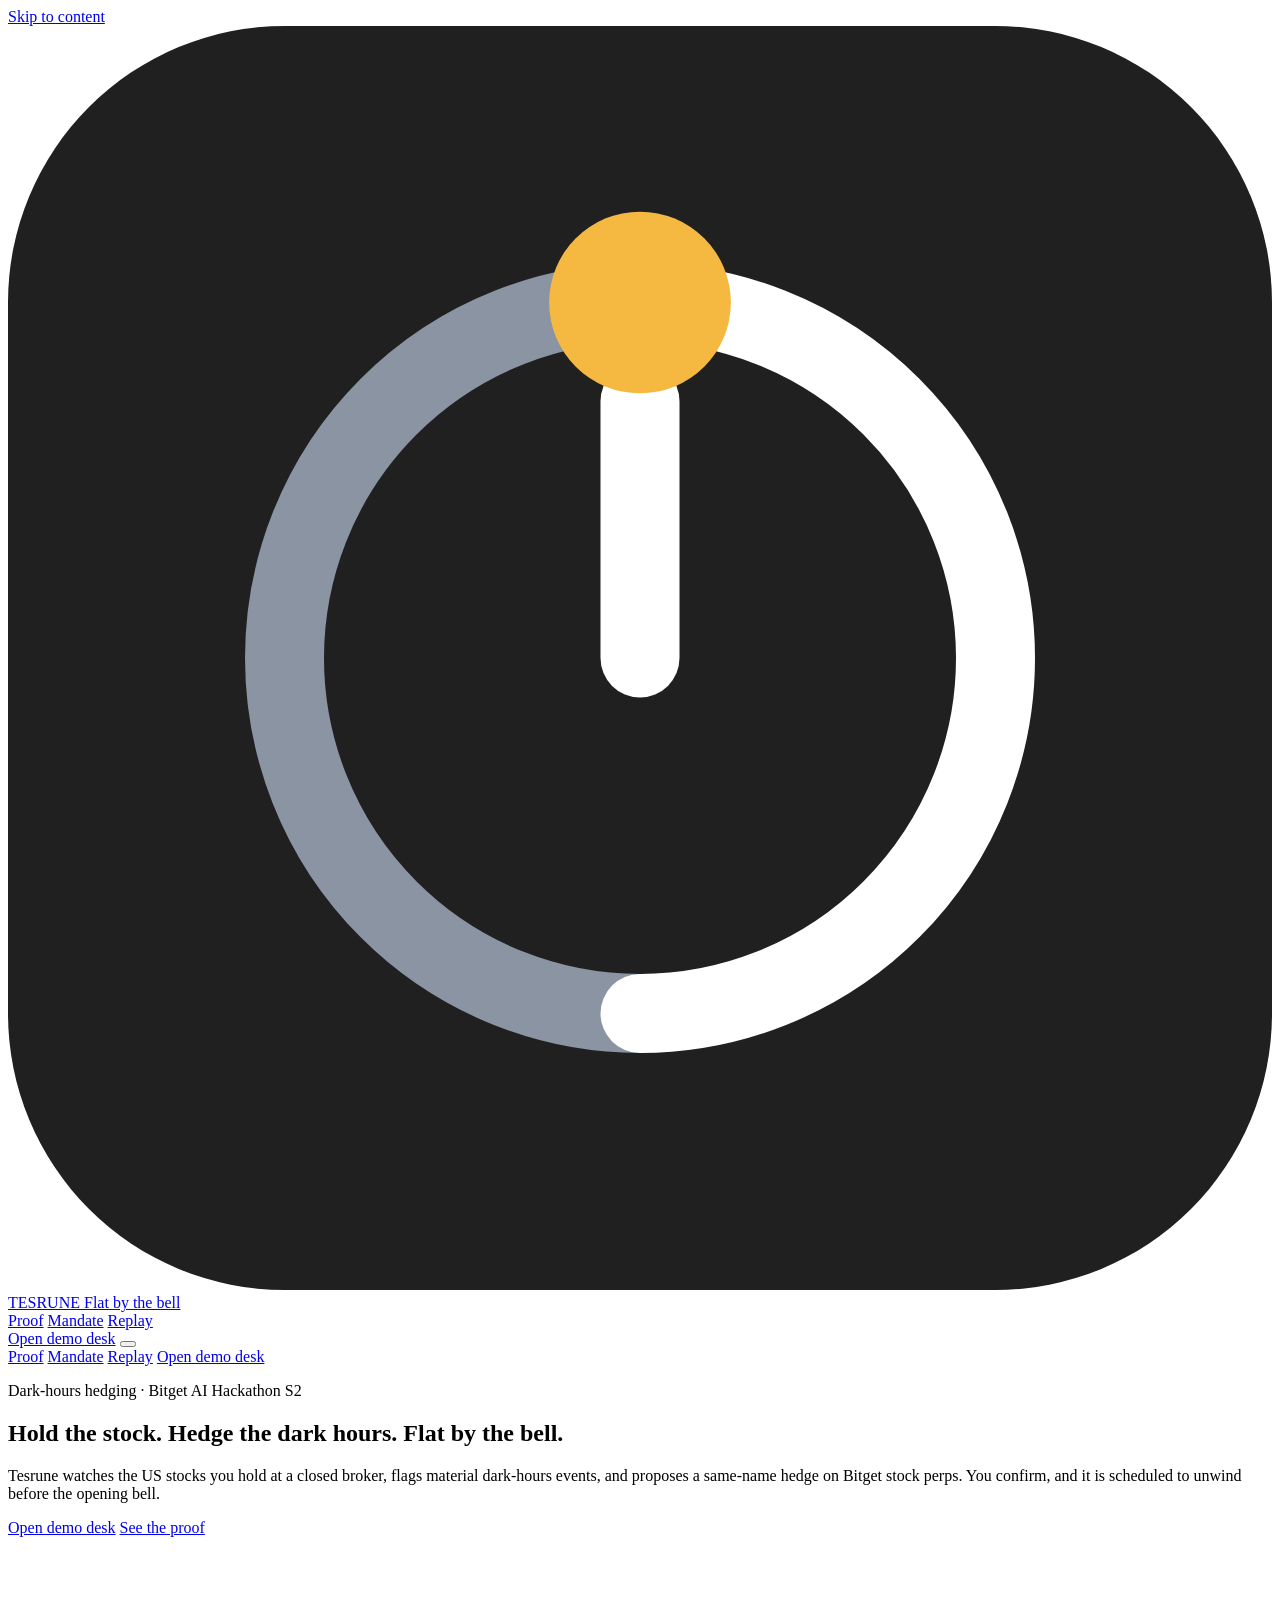
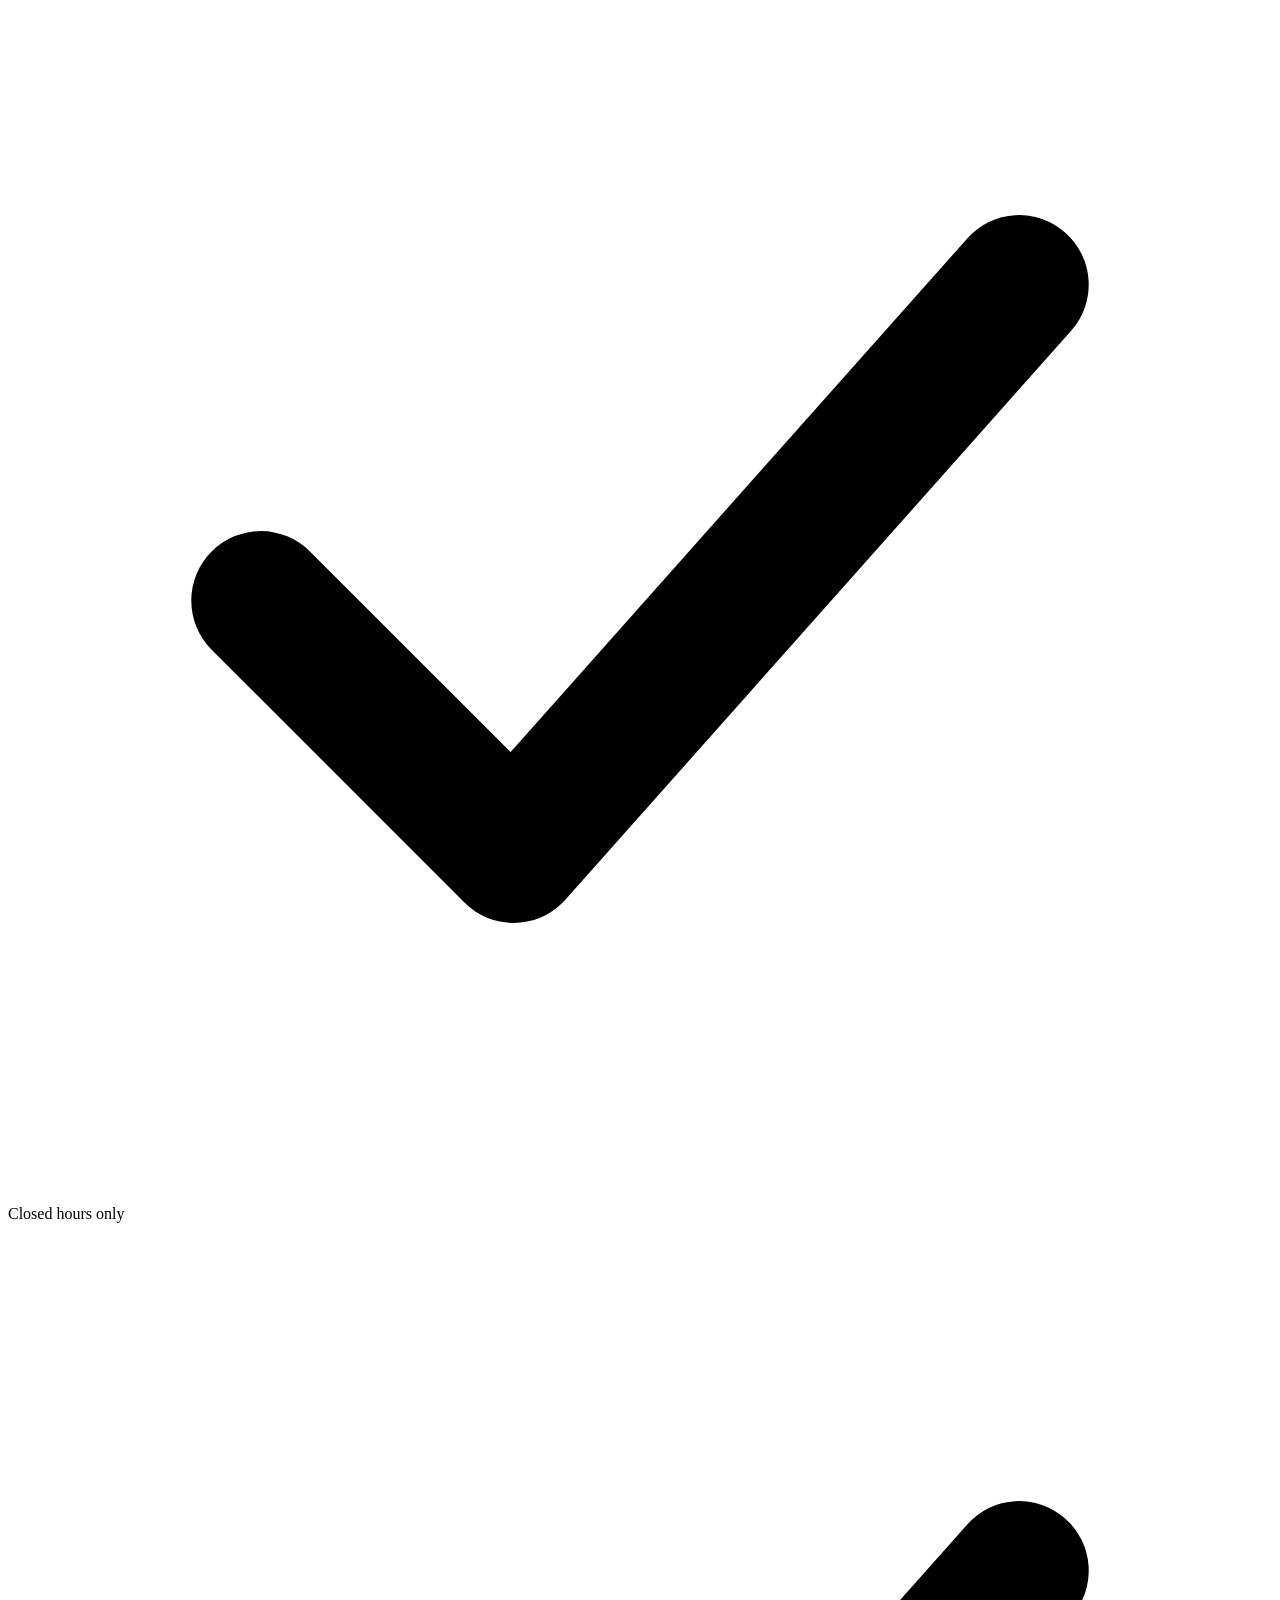
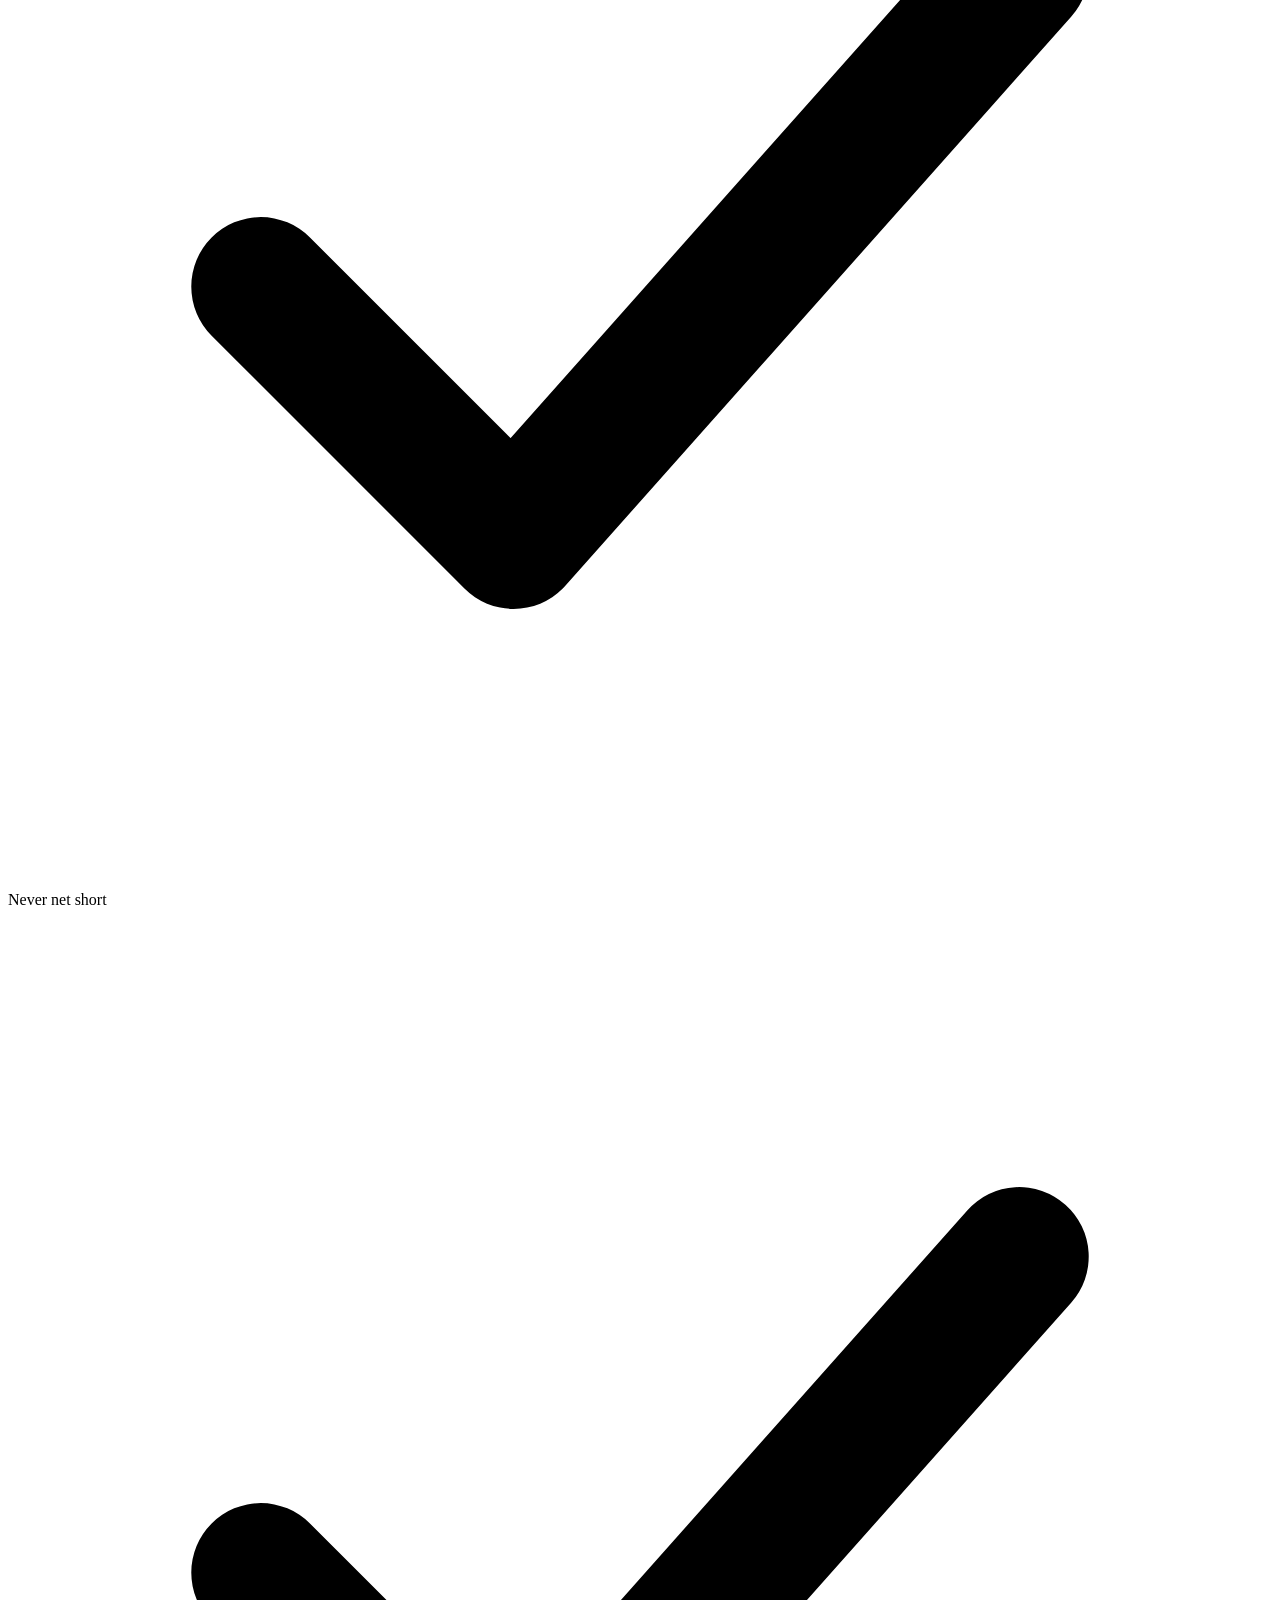
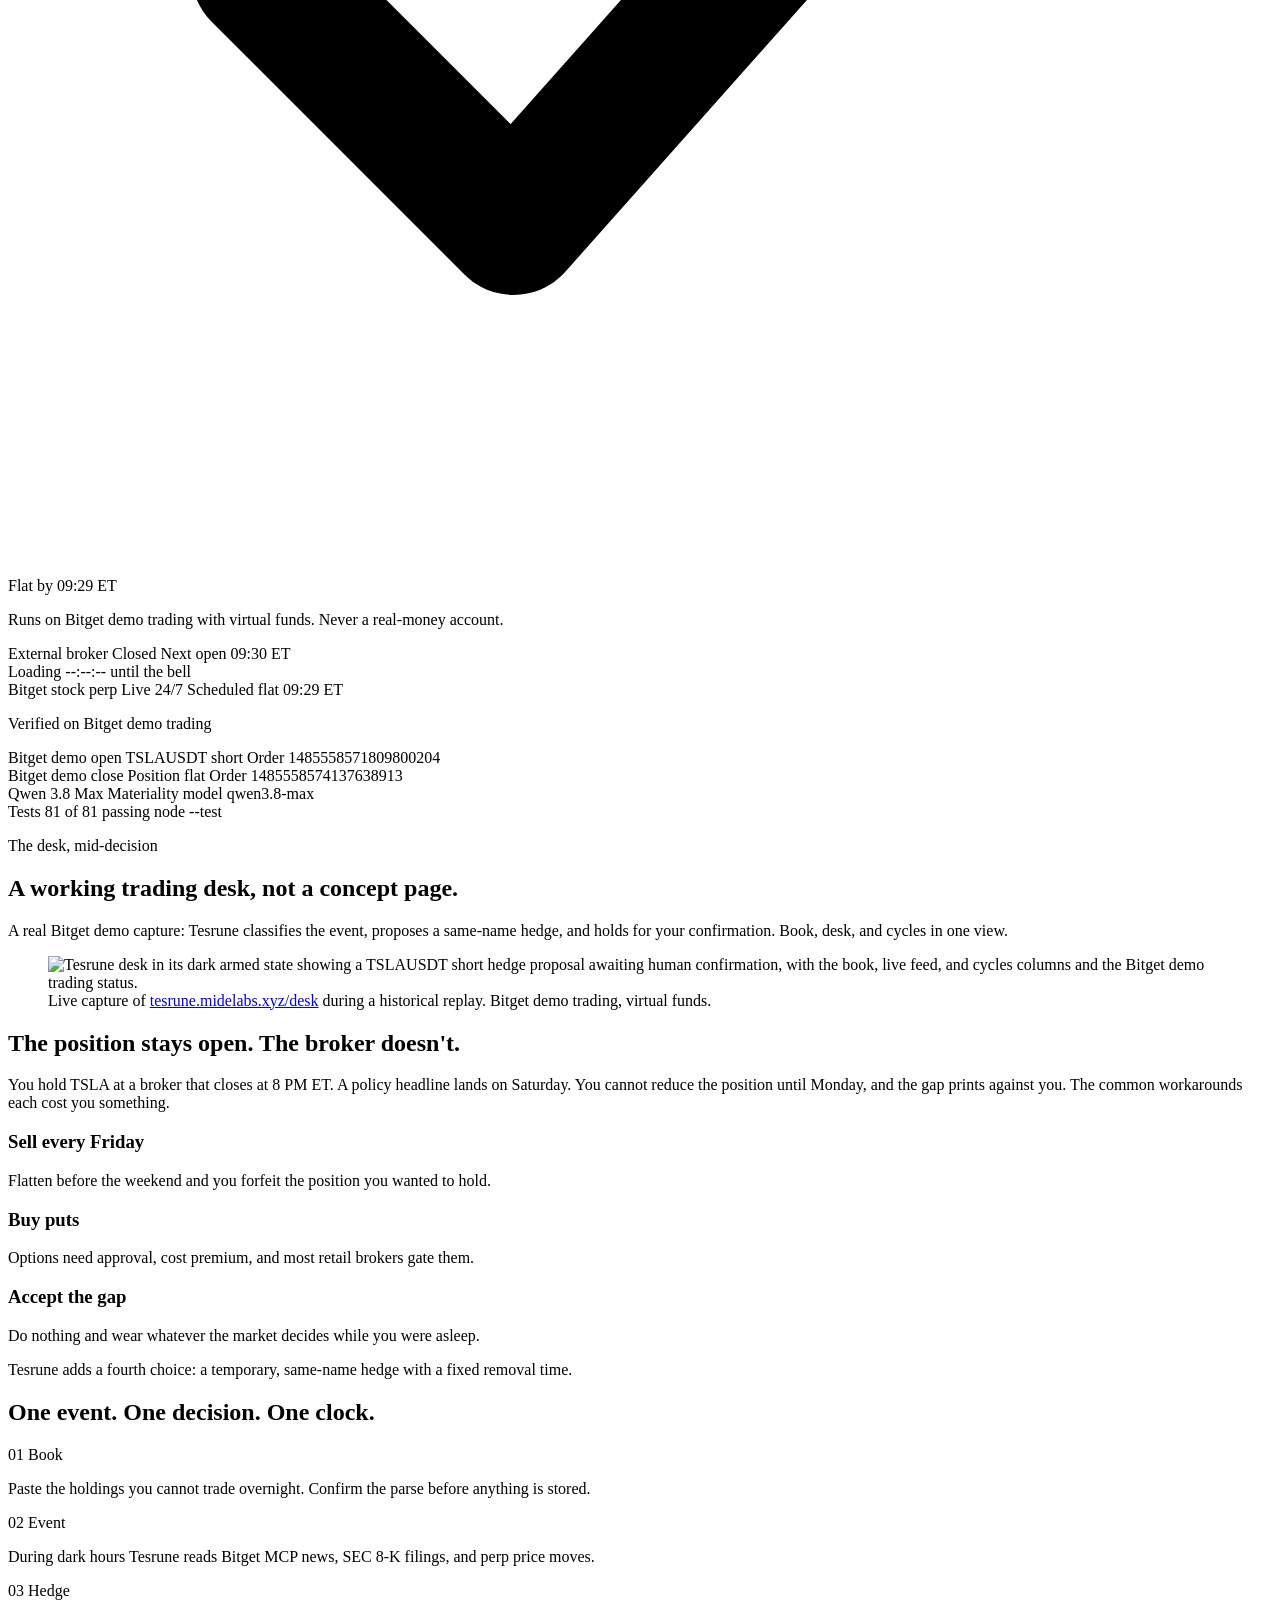
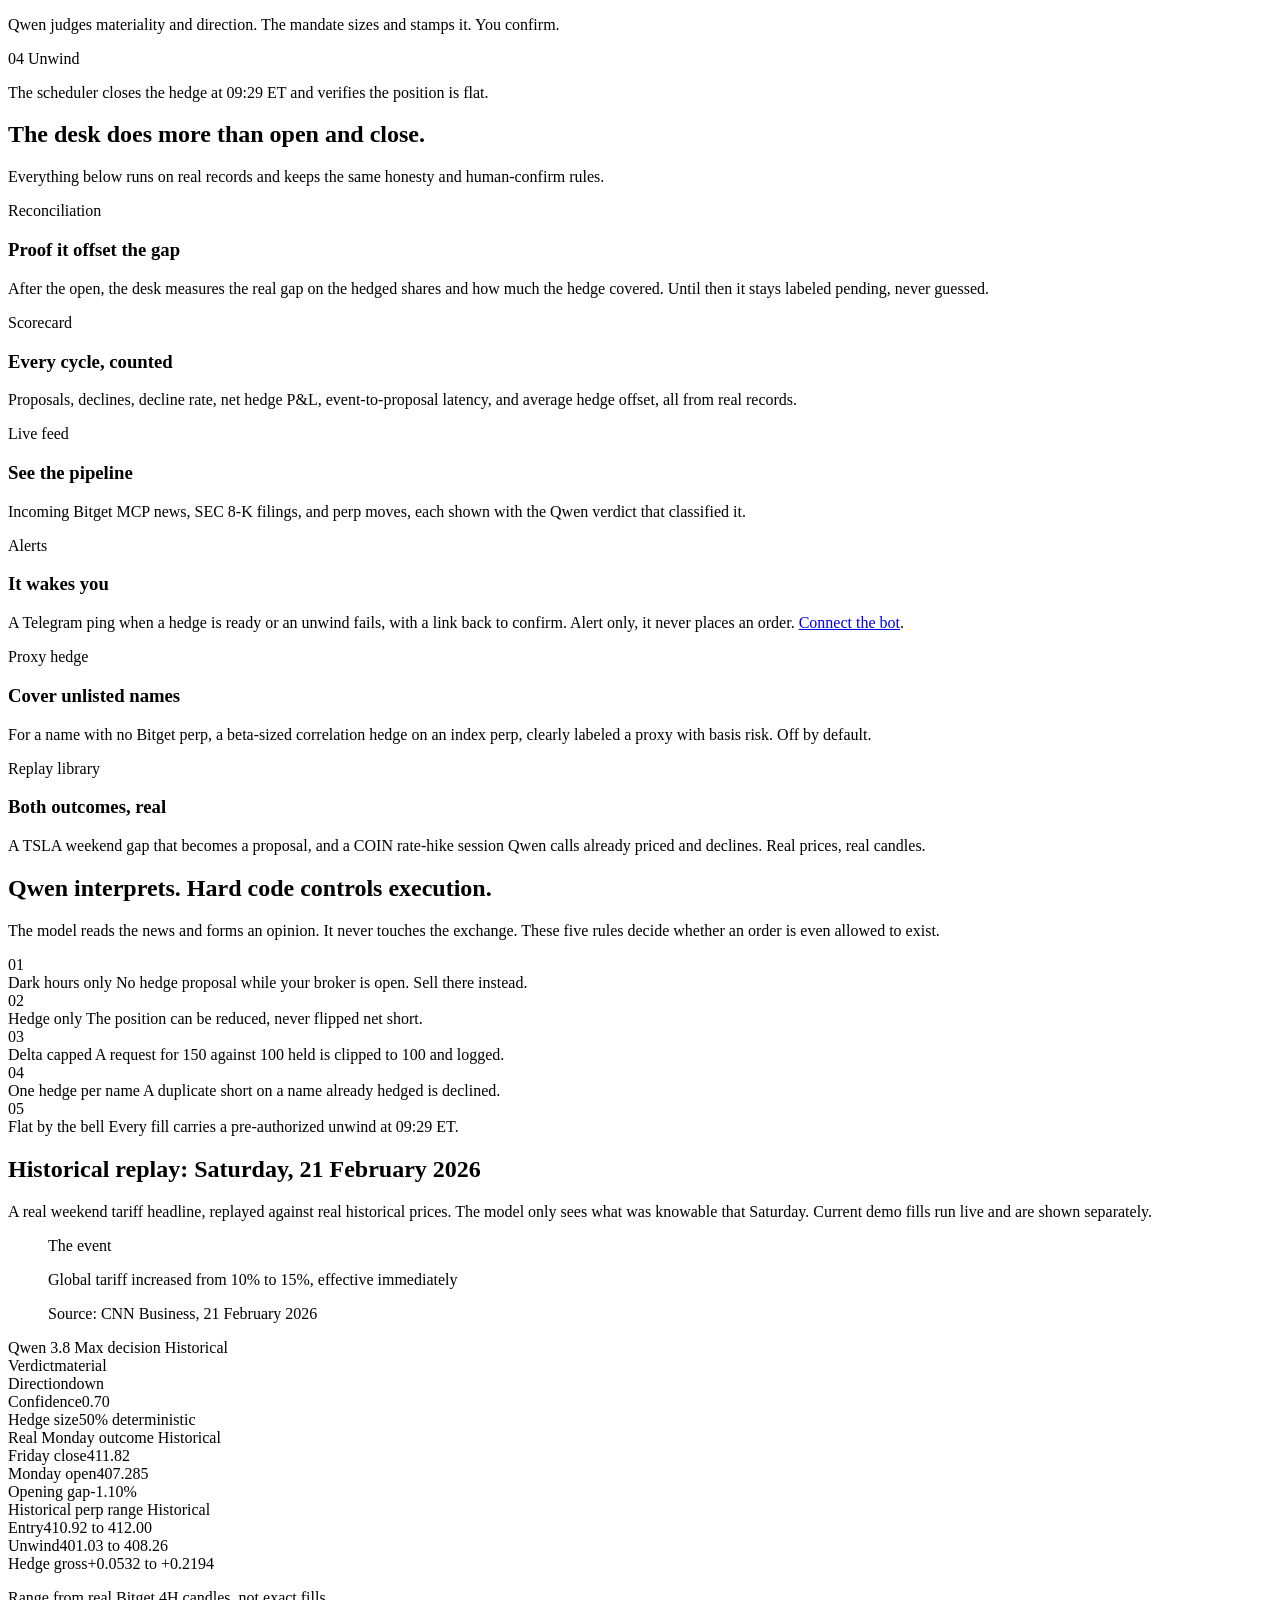
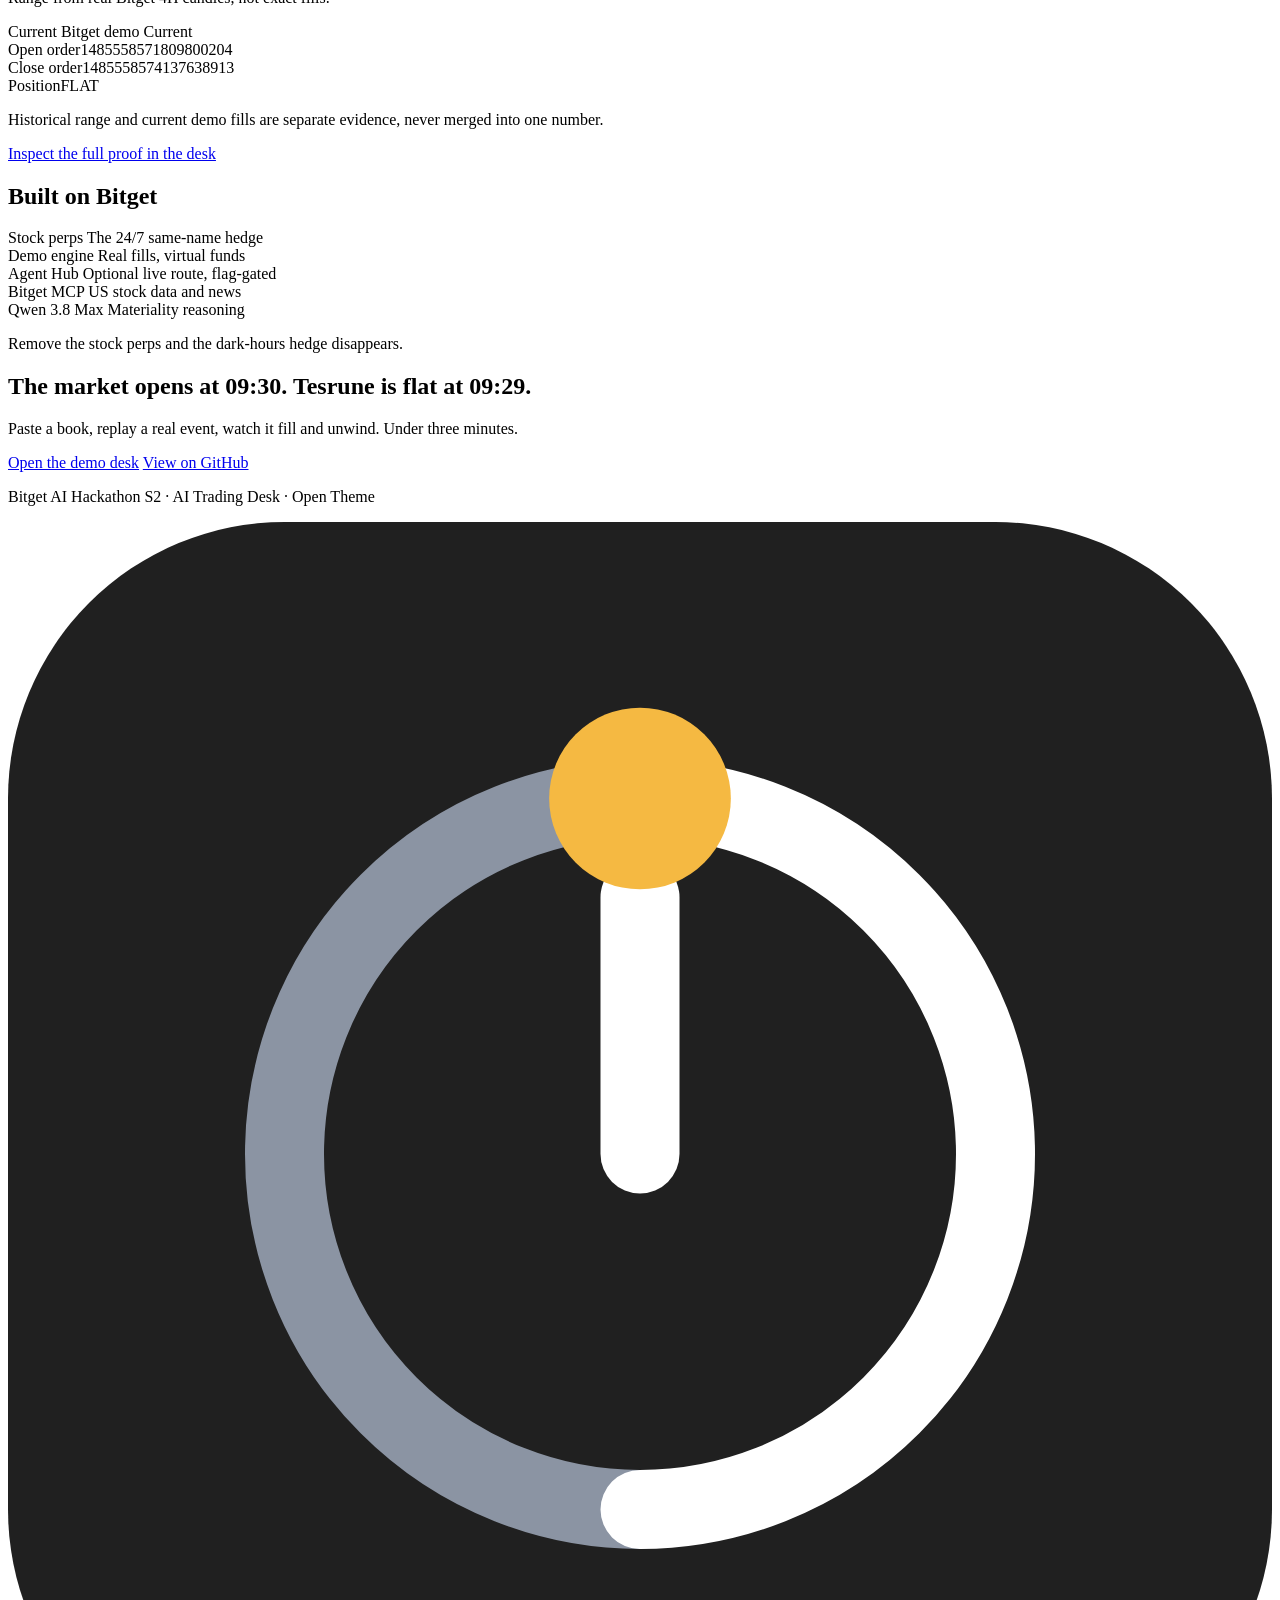
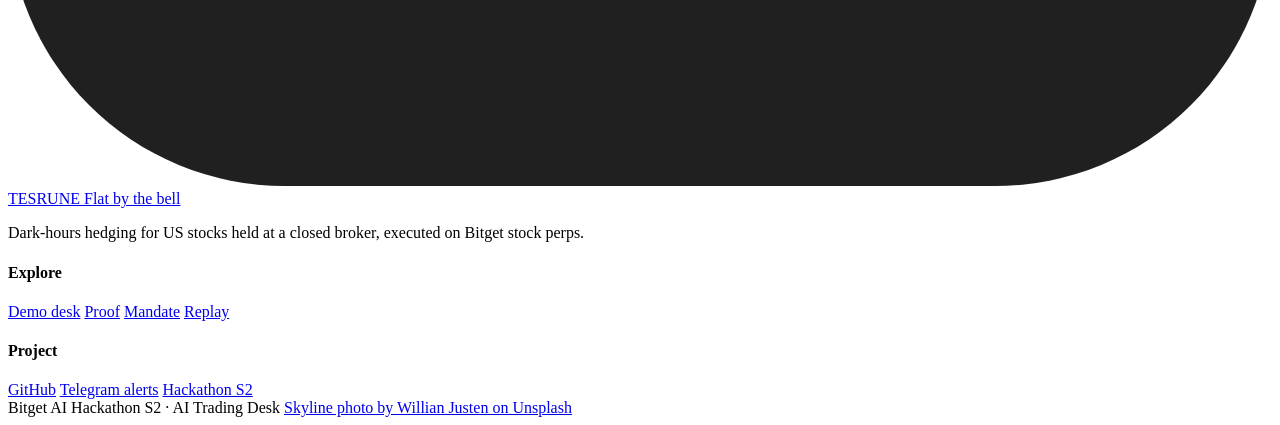
==== commit d0aa141a: "Make Telegram alerts connectable and add outcome-aware desk state handling - Telegram: multi-subscri" ====
--- a/public/index.html
+++ b/public/index.html
@@ -238,7 +238,7 @@
           <div class="cap">
             <span class="cap-kicker">Alerts</span>
             <h3>It wakes you</h3>
-            <p>An optional Telegram ping when a hedge is ready or an unwind fails, with a link back to confirm. Alert only, it never places an order.</p>
+            <p>A Telegram ping when a hedge is ready or an unwind fails, with a link back to confirm. Alert only, it never places an order. <a href="https://t.me/tesrune_desk_bot" target="_blank" rel="noopener">Connect the bot</a>.</p>
           </div>
           <div class="cap">
             <span class="cap-kicker">Proxy hedge</span>
@@ -450,6 +450,7 @@
         <div class="footer-col">
           <h4>Project</h4>
           <a class="footer-link" href="https://github.com/mystiquemide/tesrune" target="_blank" rel="noopener">GitHub</a>
+          <a class="footer-link" href="https://t.me/tesrune_desk_bot" target="_blank" rel="noopener">Telegram alerts</a>
           <a class="footer-link" href="https://bitget-ai.gitbook.io/bitgetai_hackathons2/" target="_blank" rel="noopener">Hackathon S2</a>
         </div>
       </div>
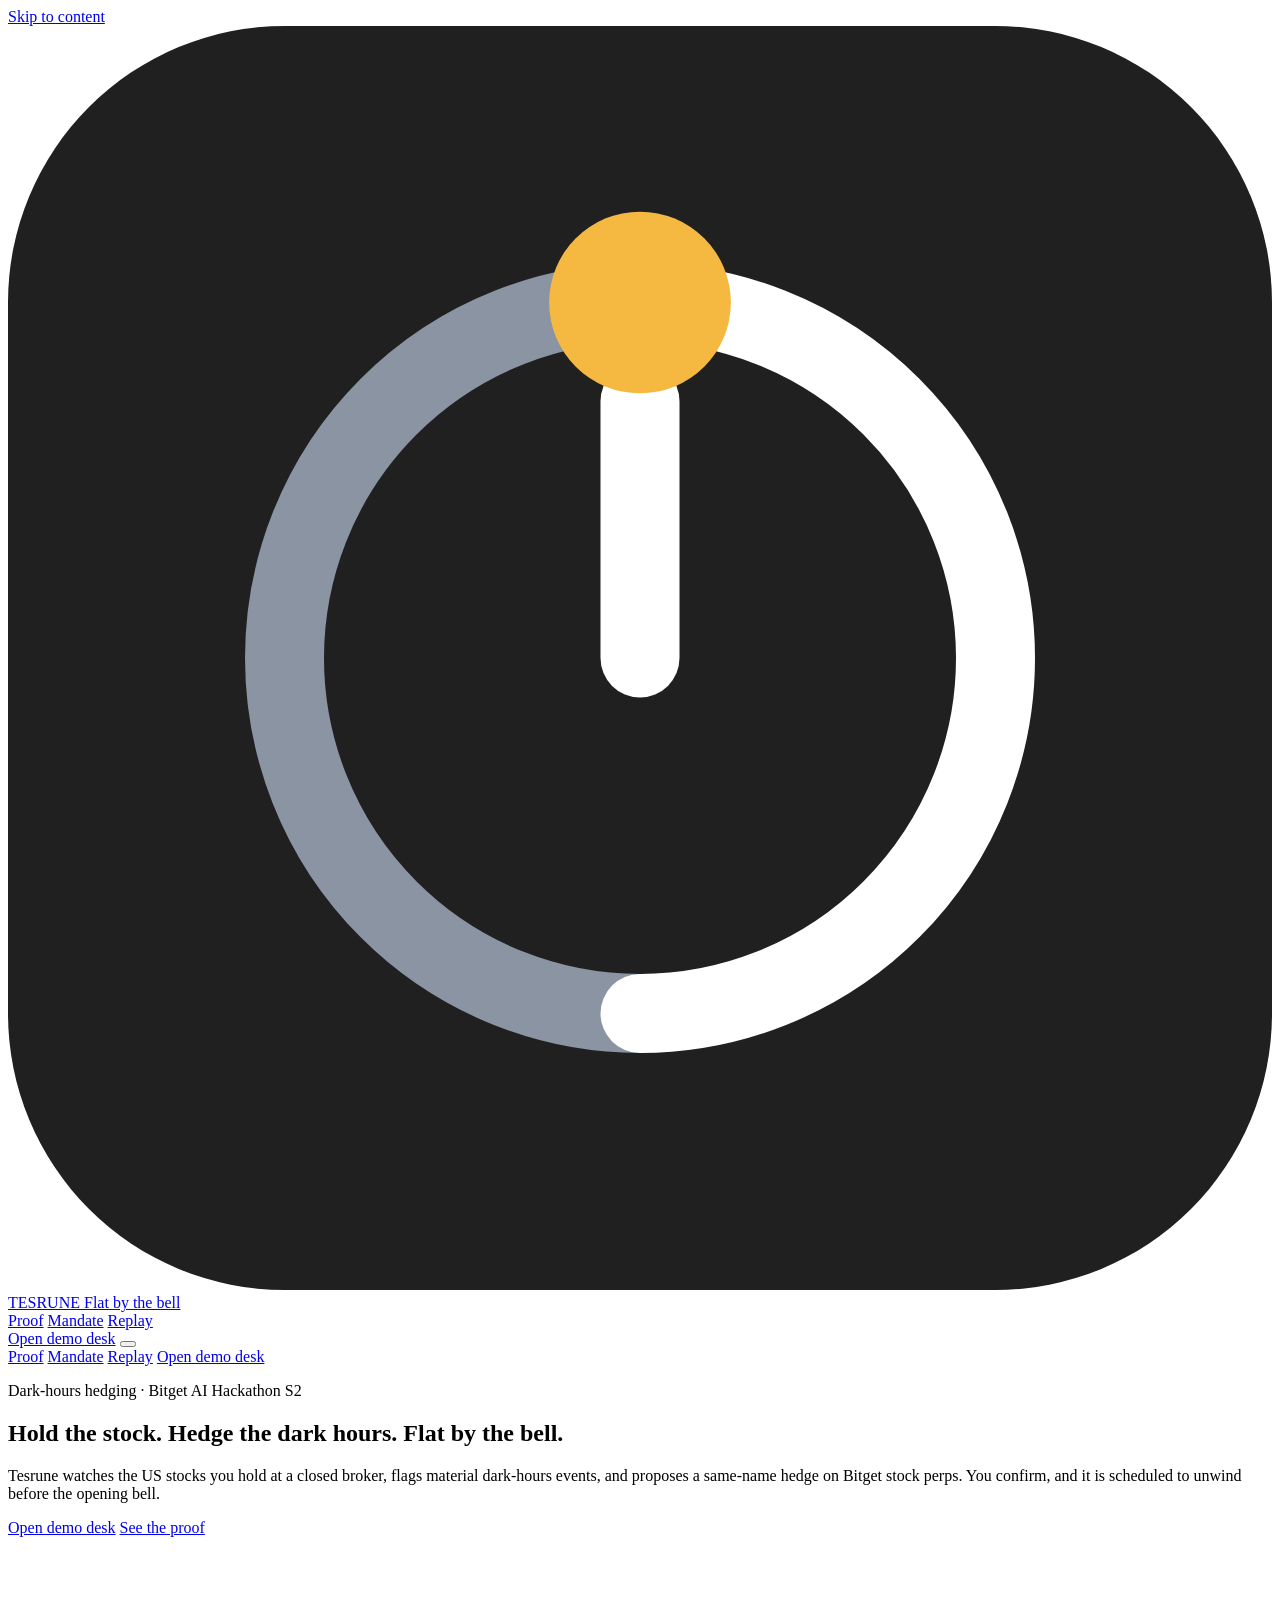
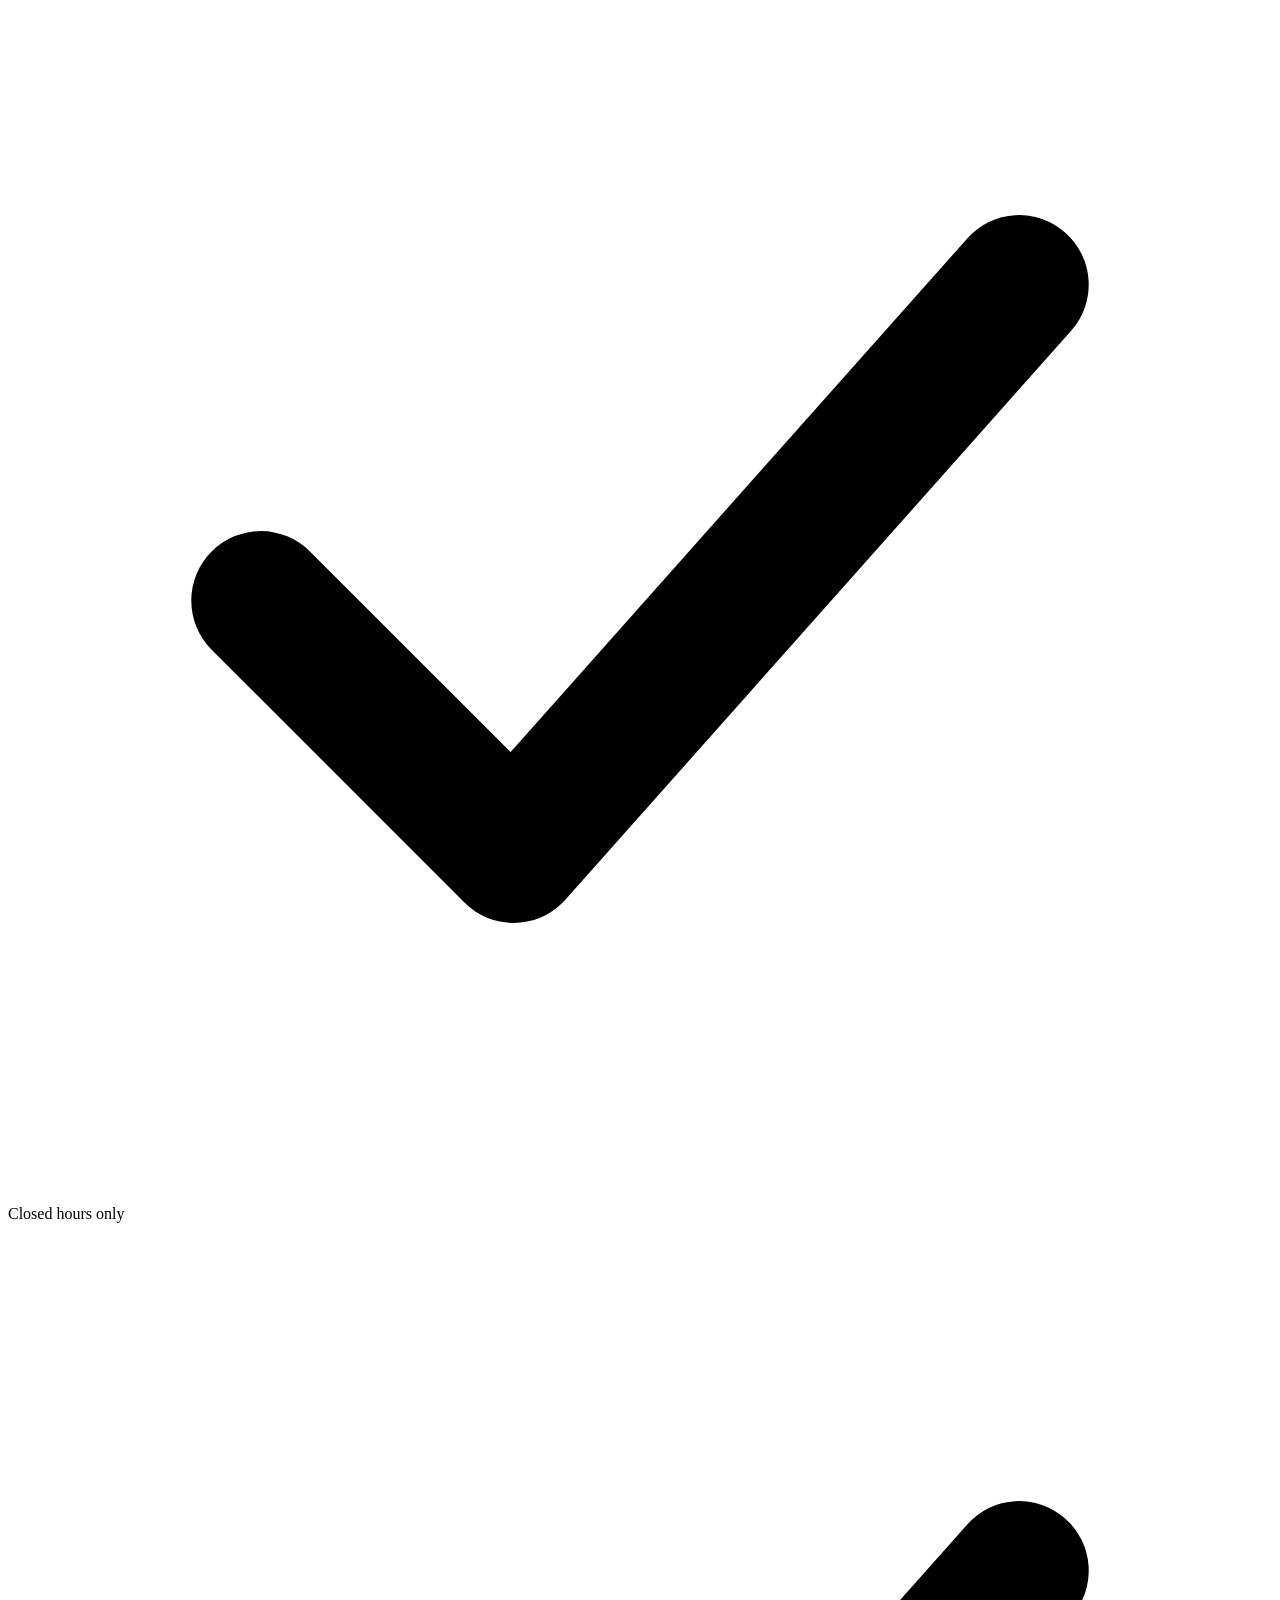
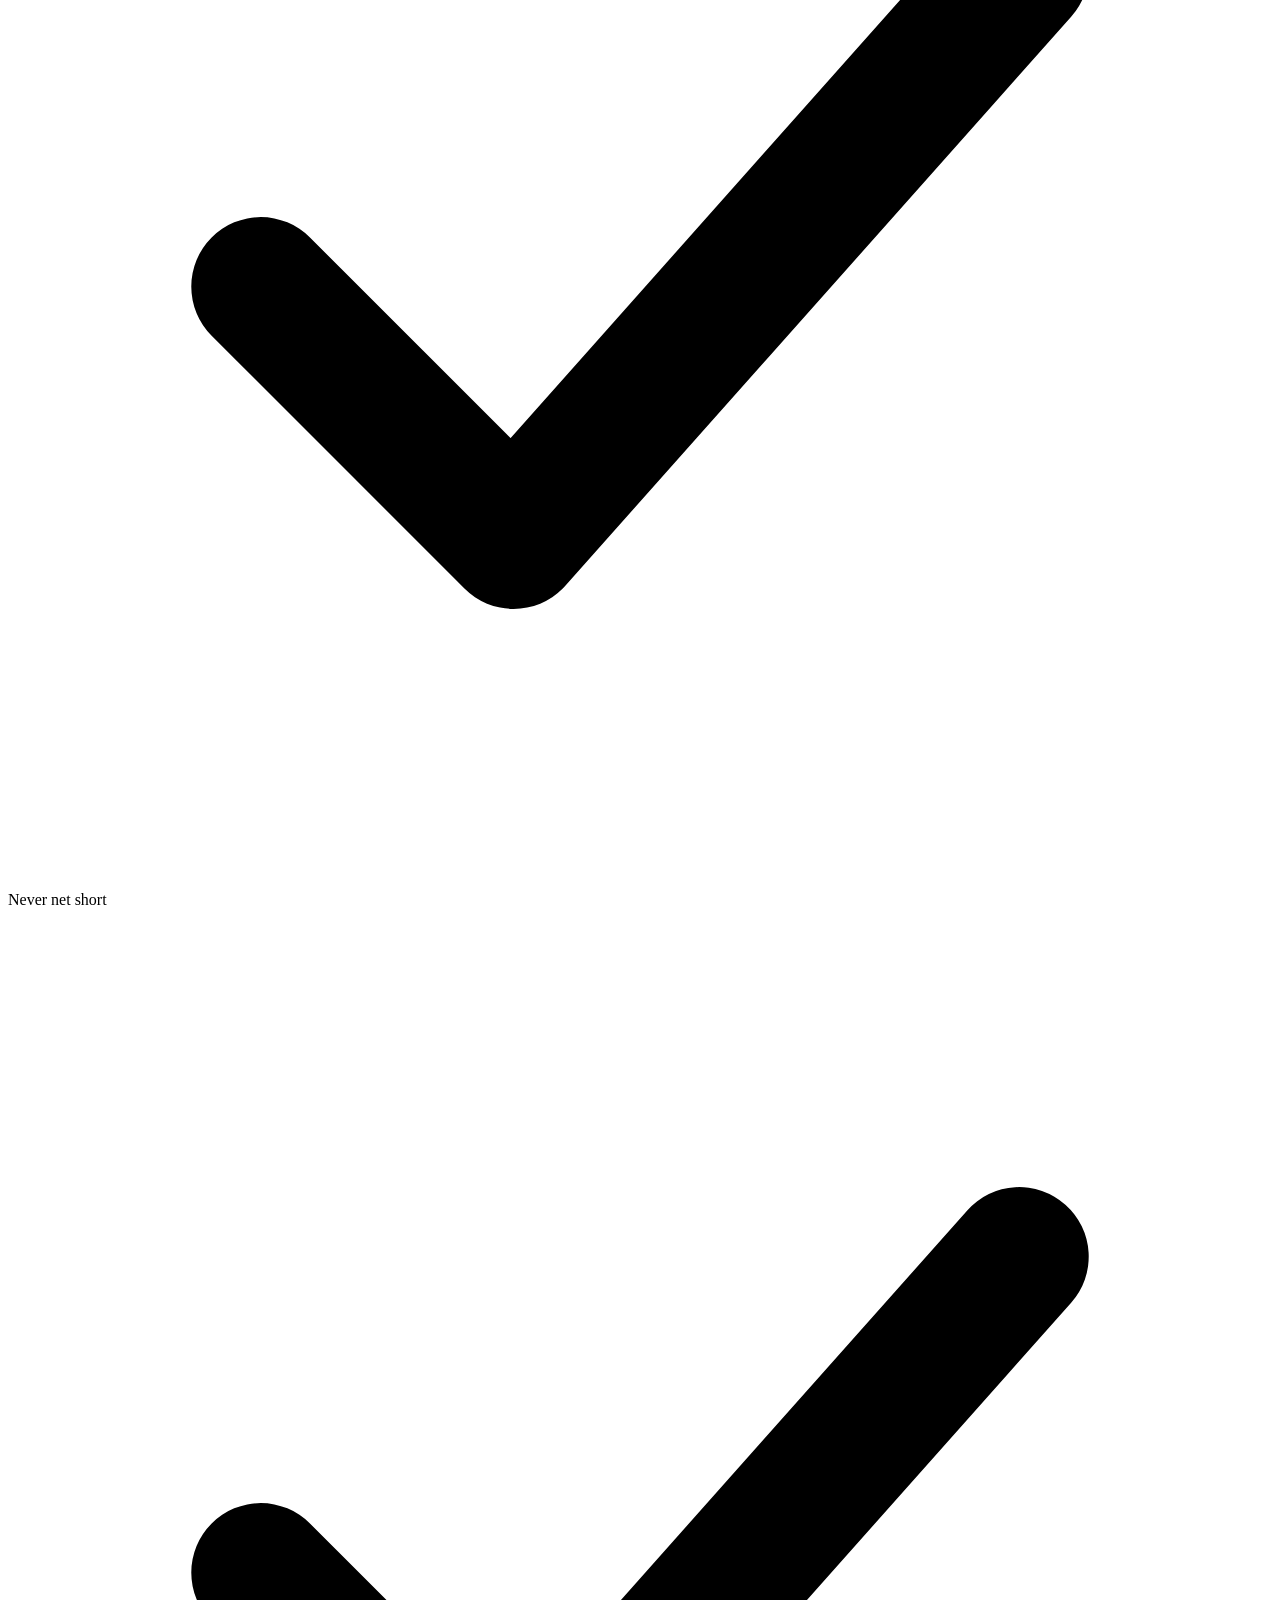
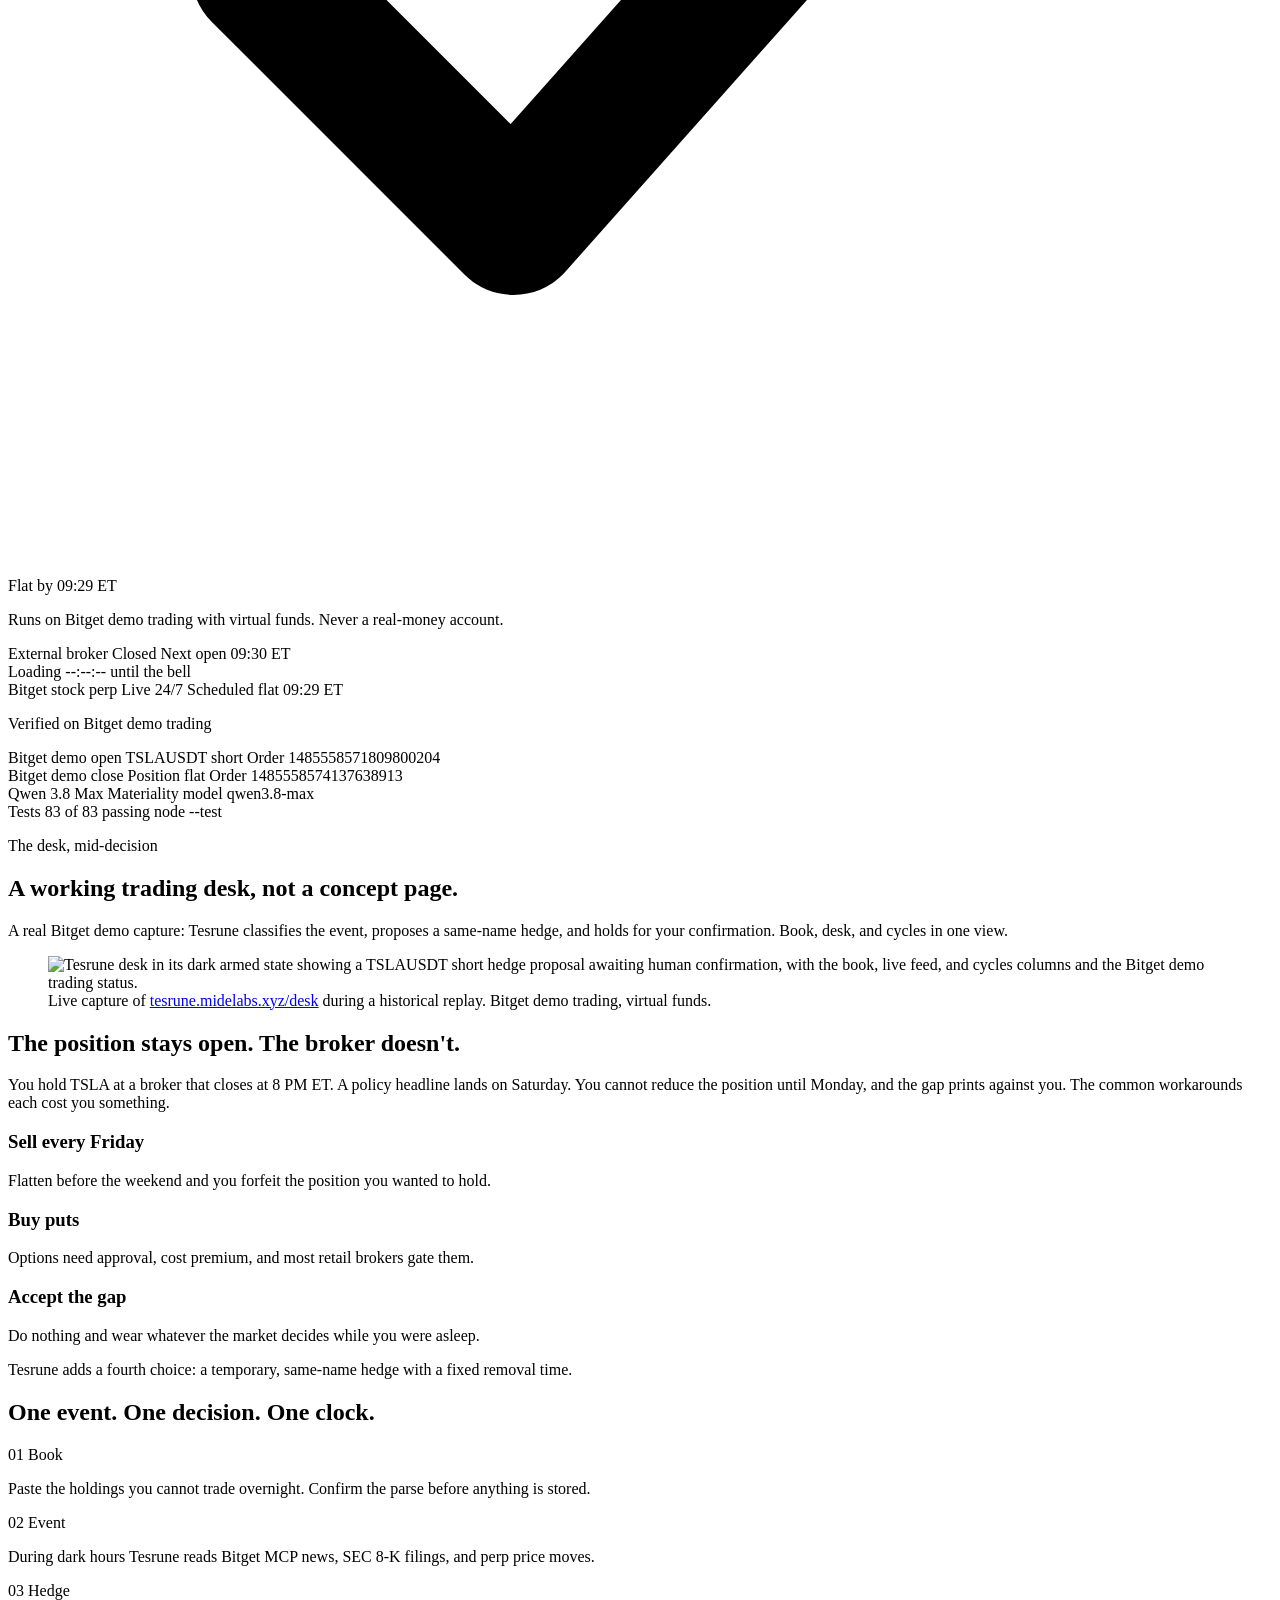
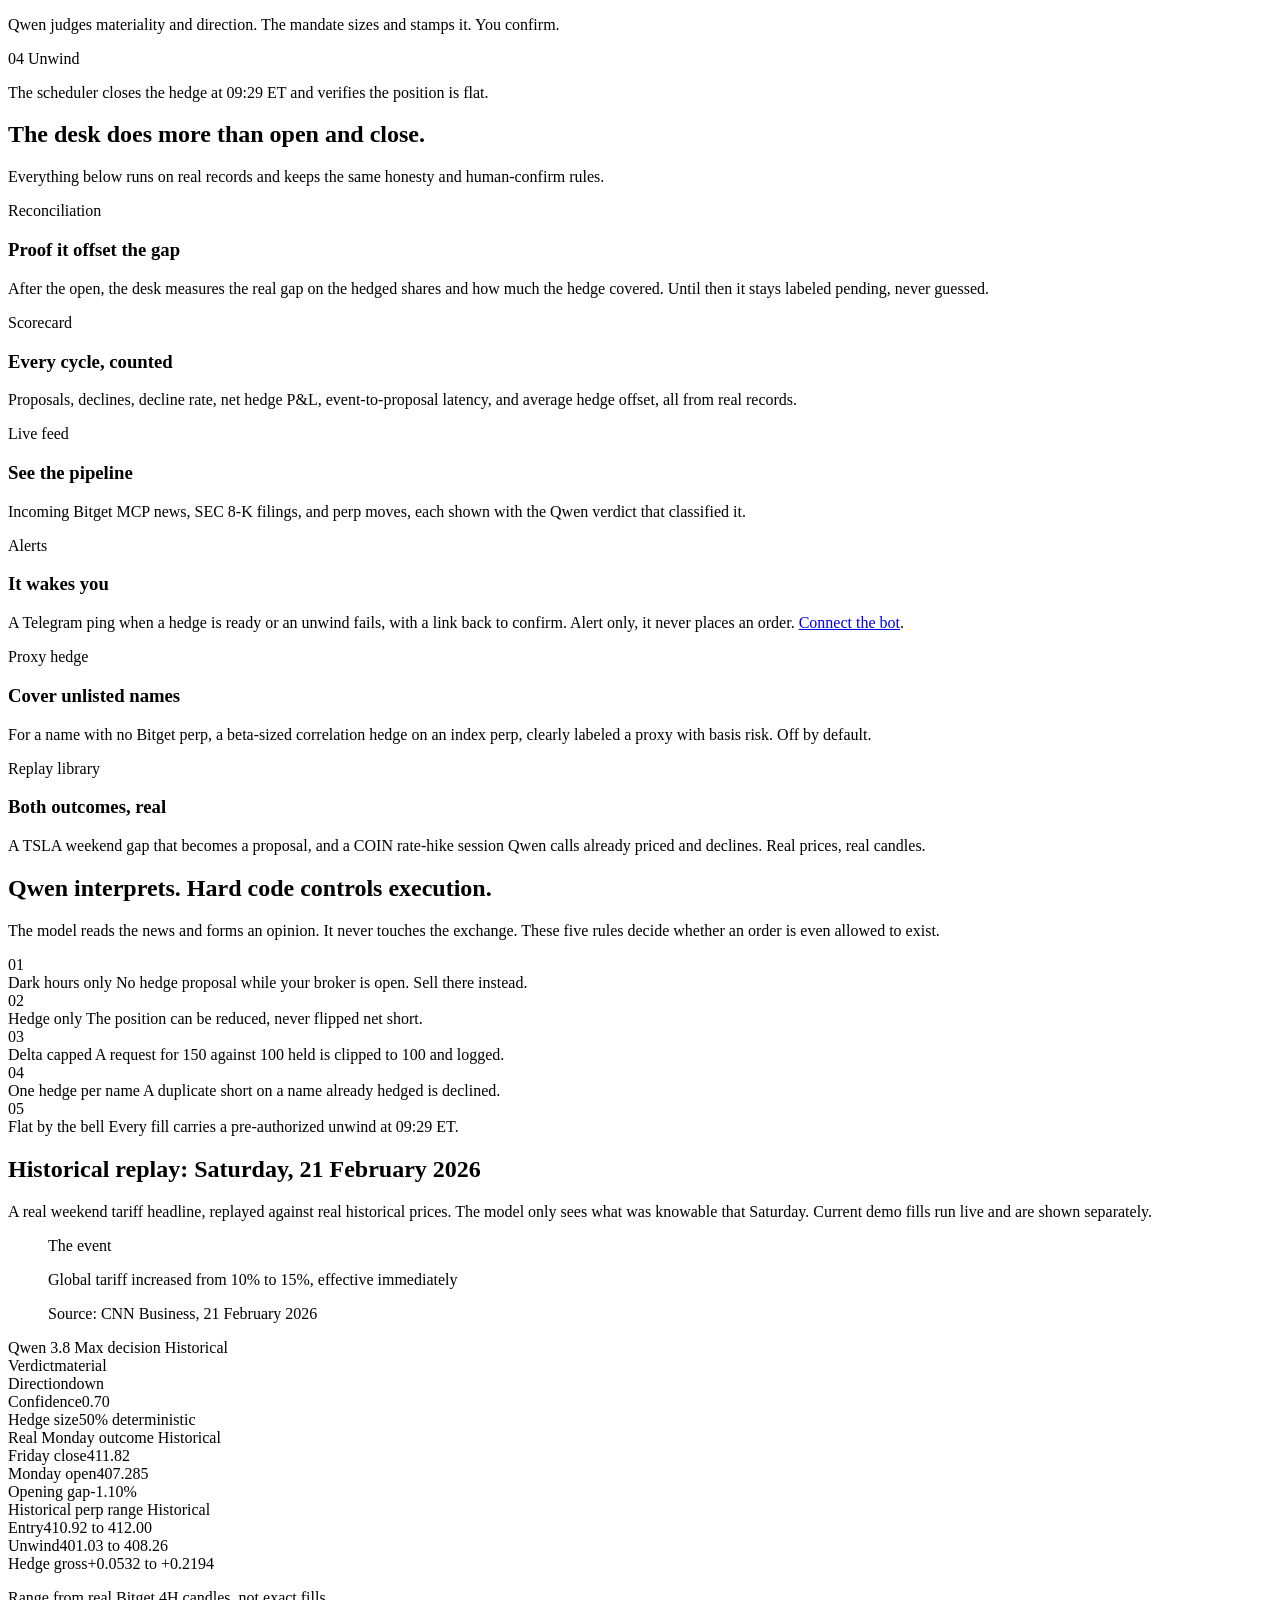
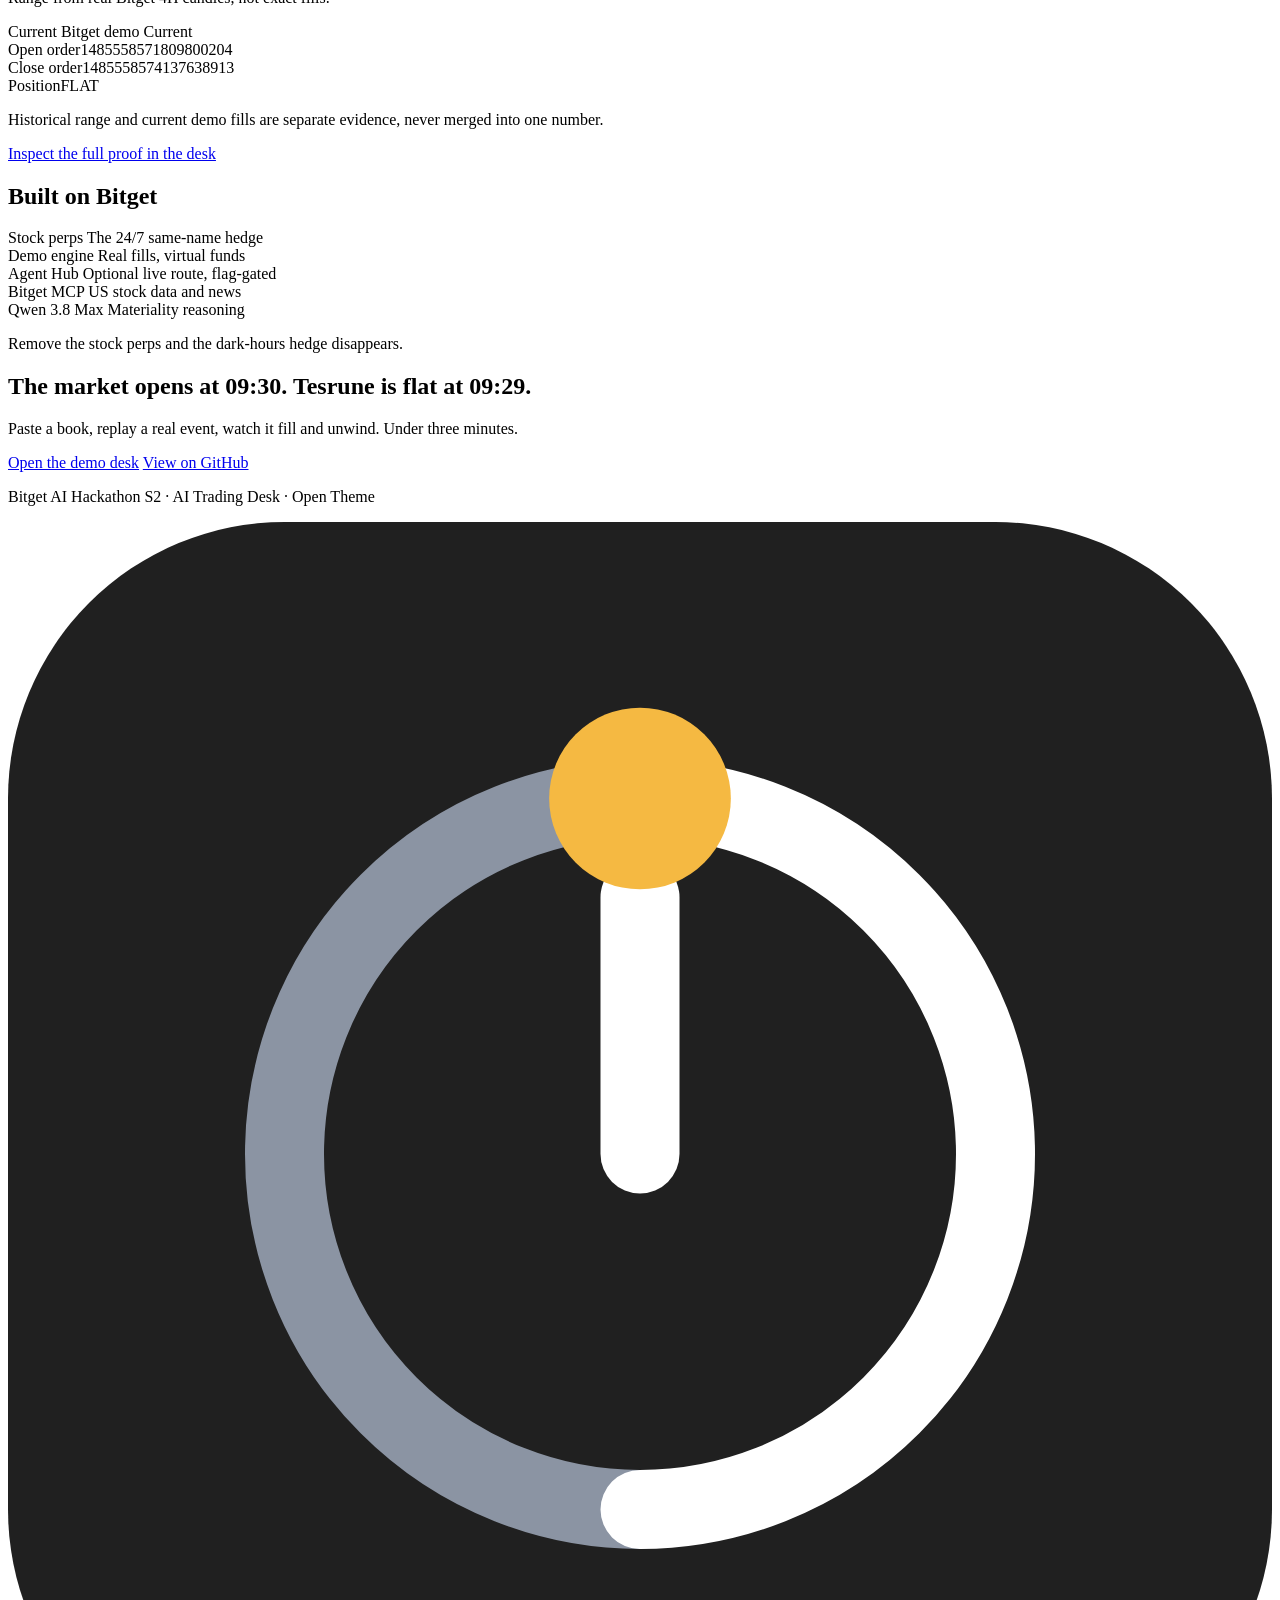
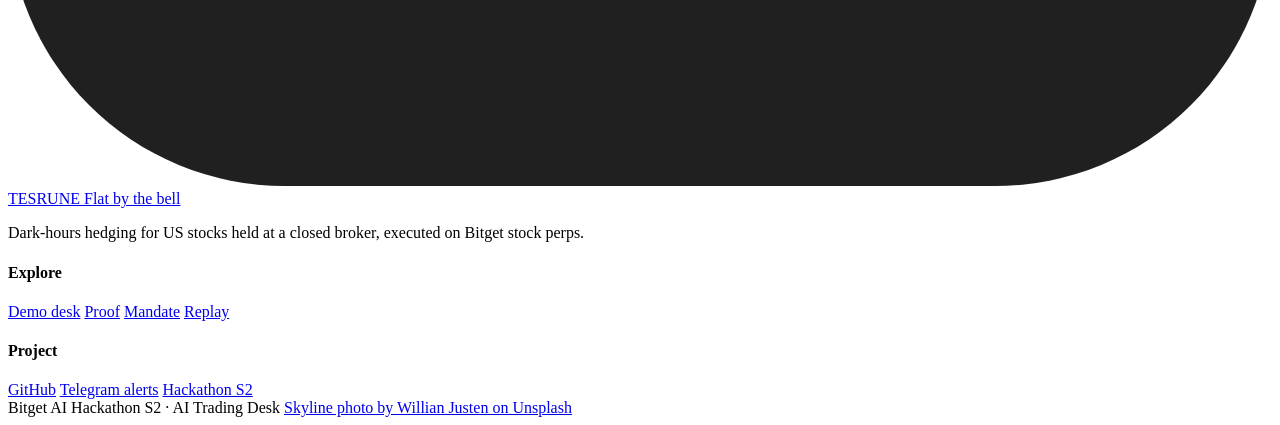
==== commit dd7f2f6a: "Refresh README and sync verified test metadata" ====
--- a/public/index.html
+++ b/public/index.html
@@ -11,11 +11,11 @@
   <meta property="og:url" content="https://tesrune.midelabs.xyz/">
   <meta property="og:title" content="Tesrune · Flat by the bell">
   <meta property="og:description" content="Hold the stock, hedge the dark hours. Tesrune hedges US stocks held at a closed broker on Bitget stock perps and is flat by the opening bell.">
-  <meta property="og:image" content="https://tesrune.midelabs.xyz/img/desk-preview.png">
+  <meta property="og:image" content="https://tesrune.midelabs.xyz/img/og-card.png">
   <meta name="twitter:card" content="summary_large_image">
   <meta name="twitter:title" content="Tesrune · Flat by the bell">
   <meta name="twitter:description" content="Dark-hours hedging for US stocks on Bitget stock perps. Flat by the bell.">
-  <meta name="twitter:image" content="https://tesrune.midelabs.xyz/img/desk-preview.png">
+  <meta name="twitter:image" content="https://tesrune.midelabs.xyz/img/og-card.png">
   <link rel="stylesheet" href="/styles/tokens.css">
   <link rel="stylesheet" href="/styles/base.css">
   <link rel="stylesheet" href="/styles/landing.css">
@@ -131,7 +131,7 @@
           </div>
           <div class="proof-item">
             <span class="proof-kicker">Tests</span>
-            <span class="proof-main">81 of 81 passing</span>
+            <span class="proof-main">83 of 83 passing</span>
             <span class="proof-id">node --test</span>
           </div>
         </div>
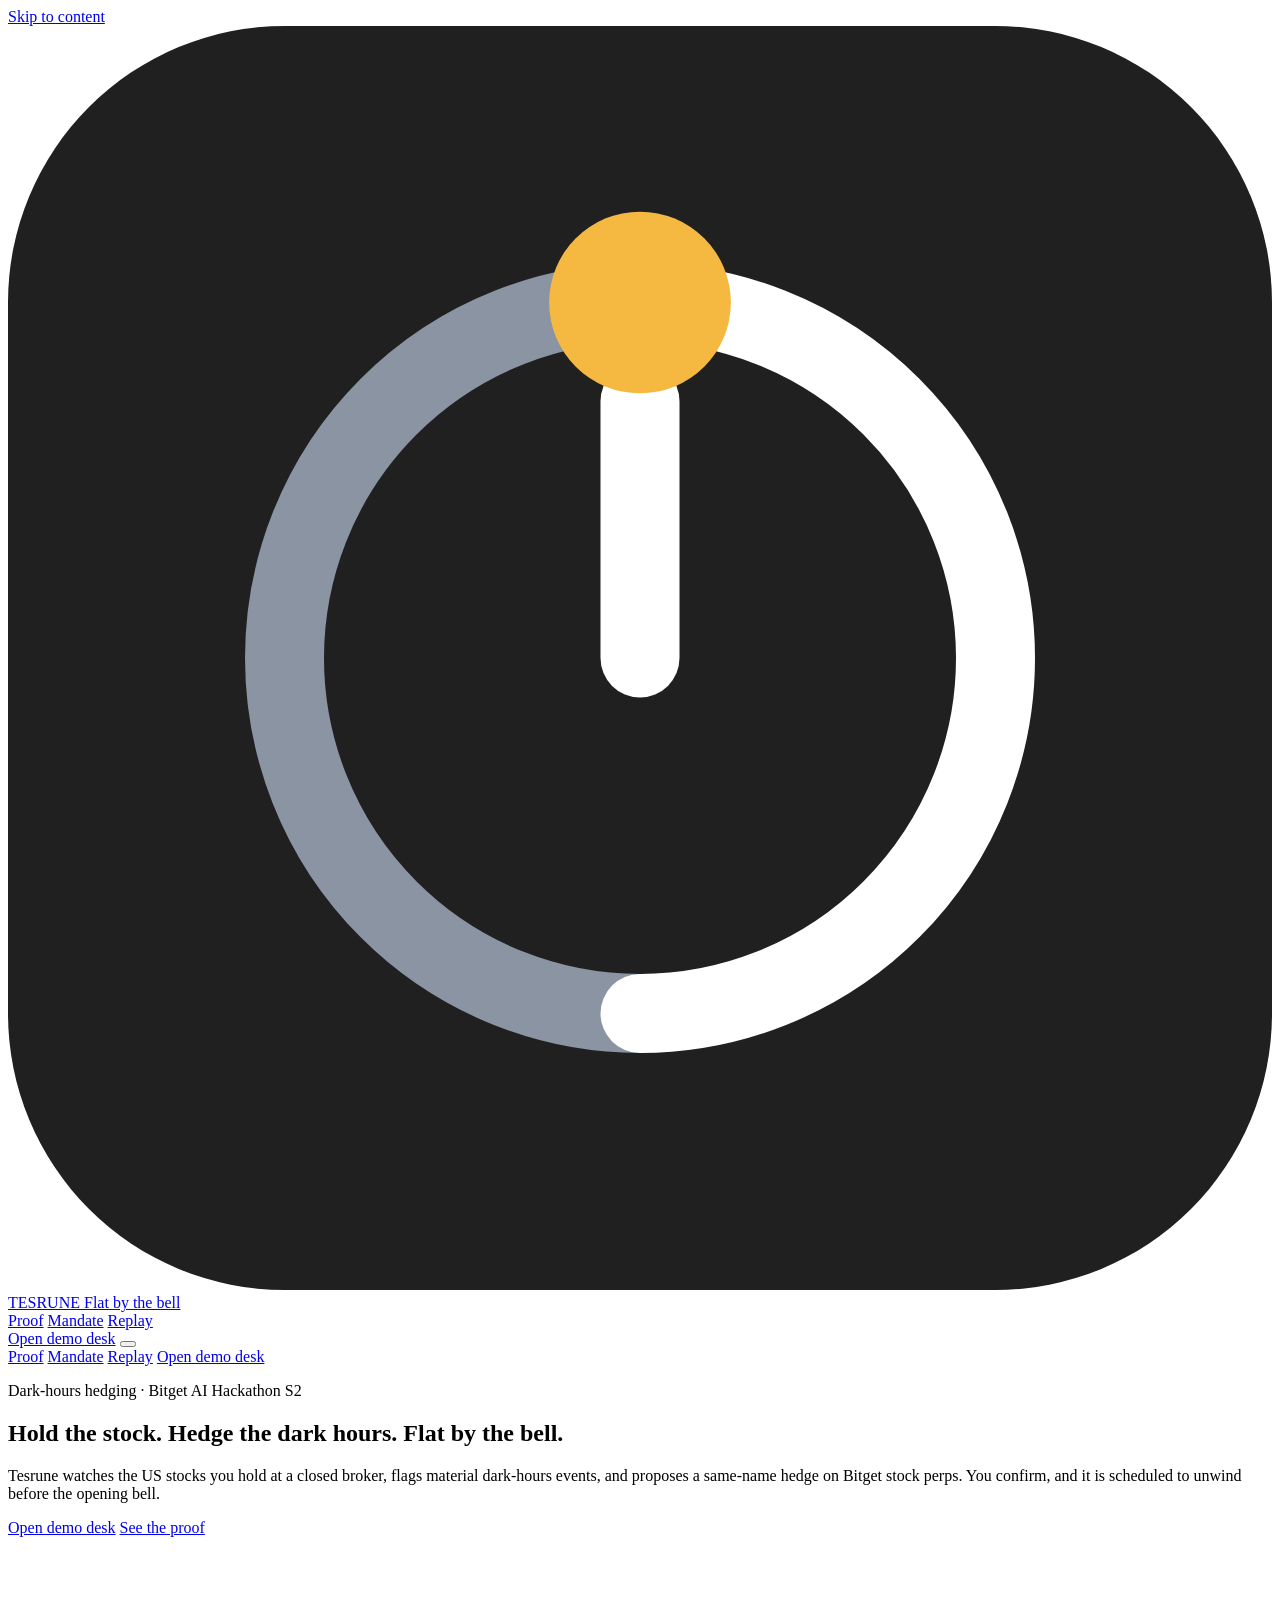
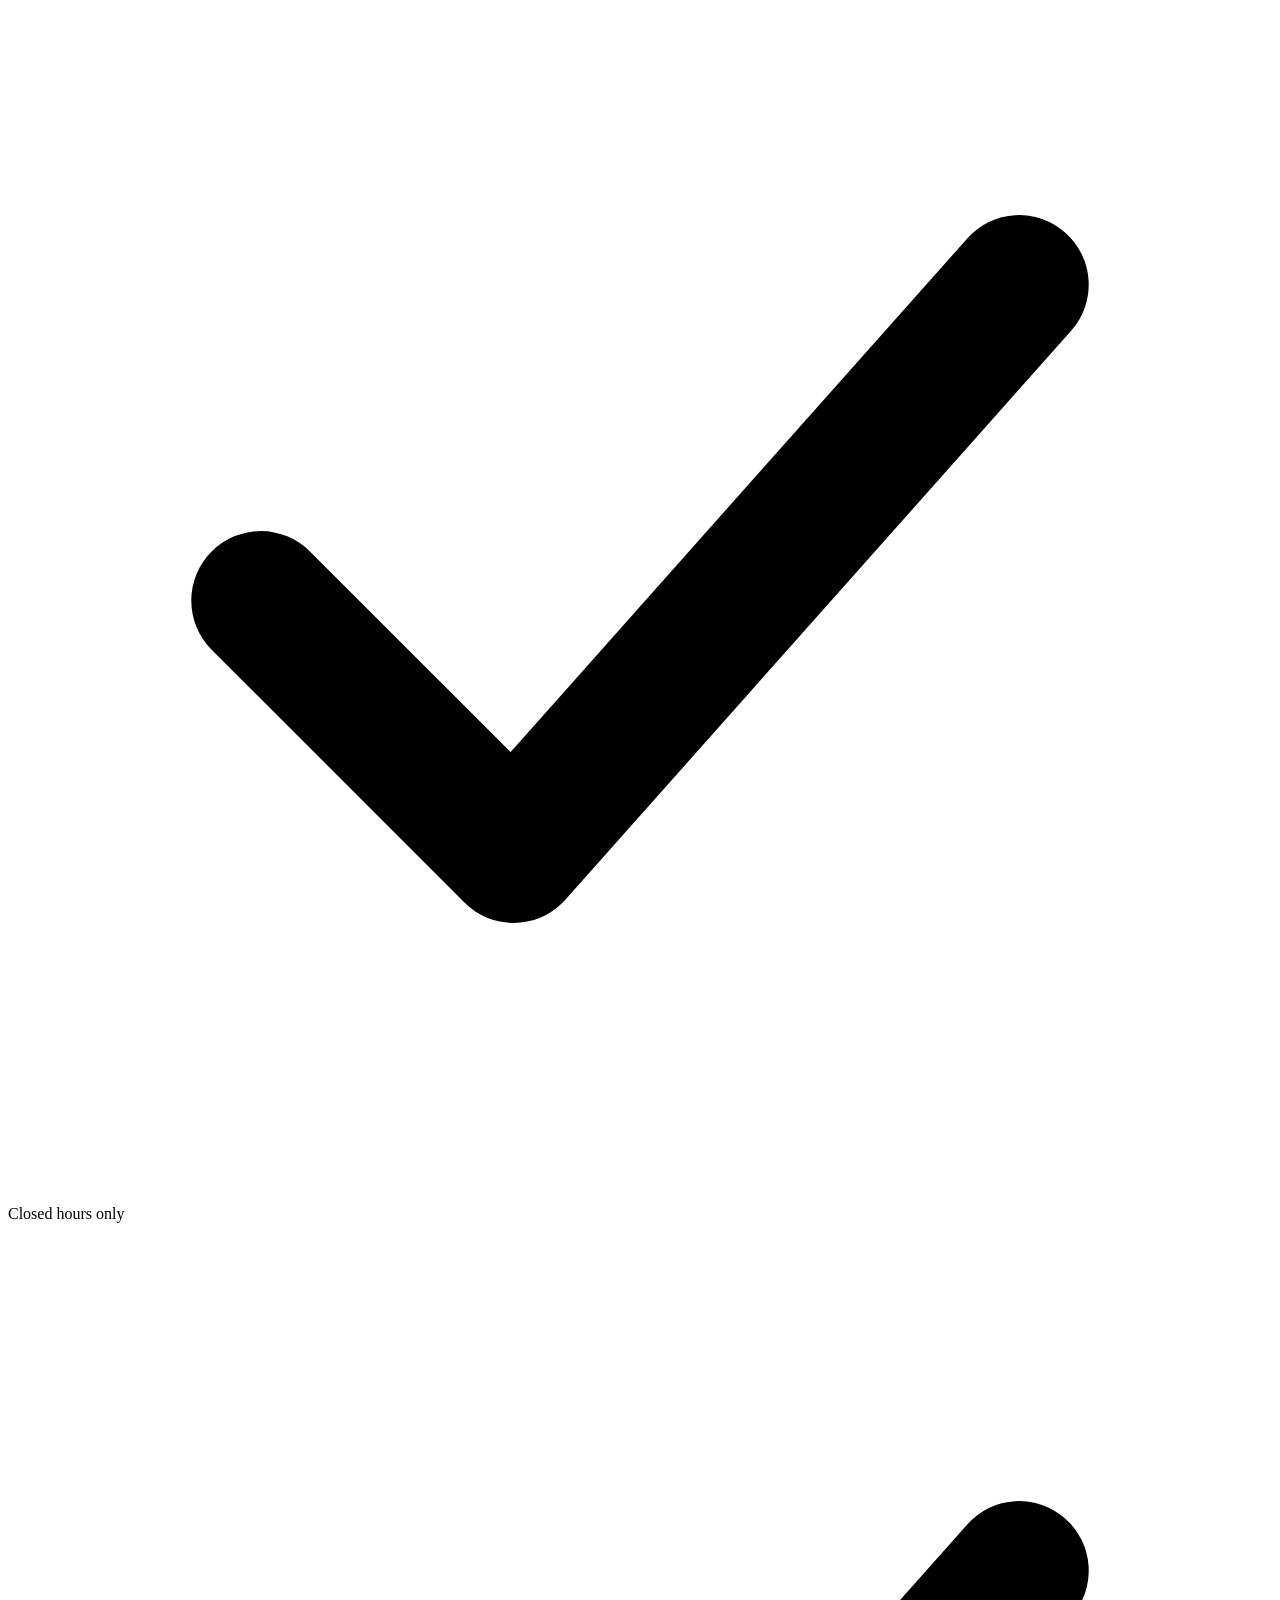
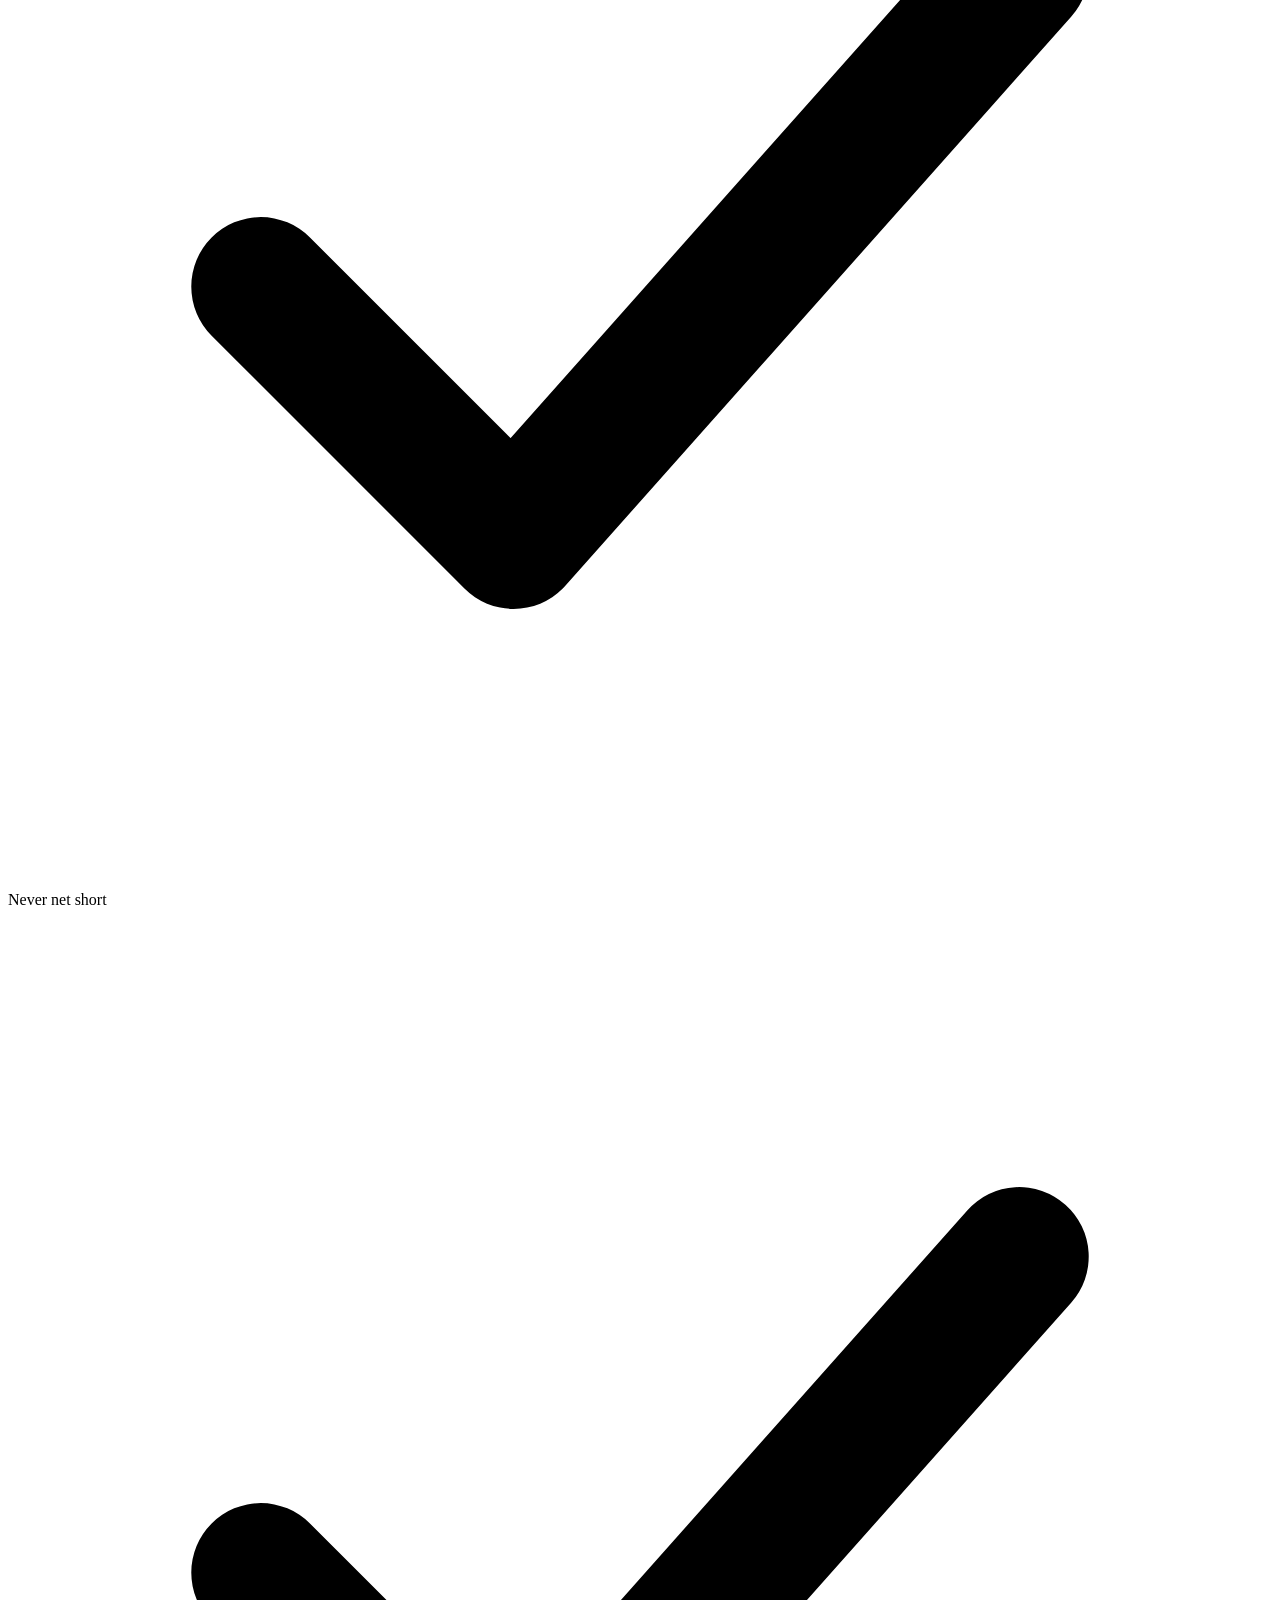
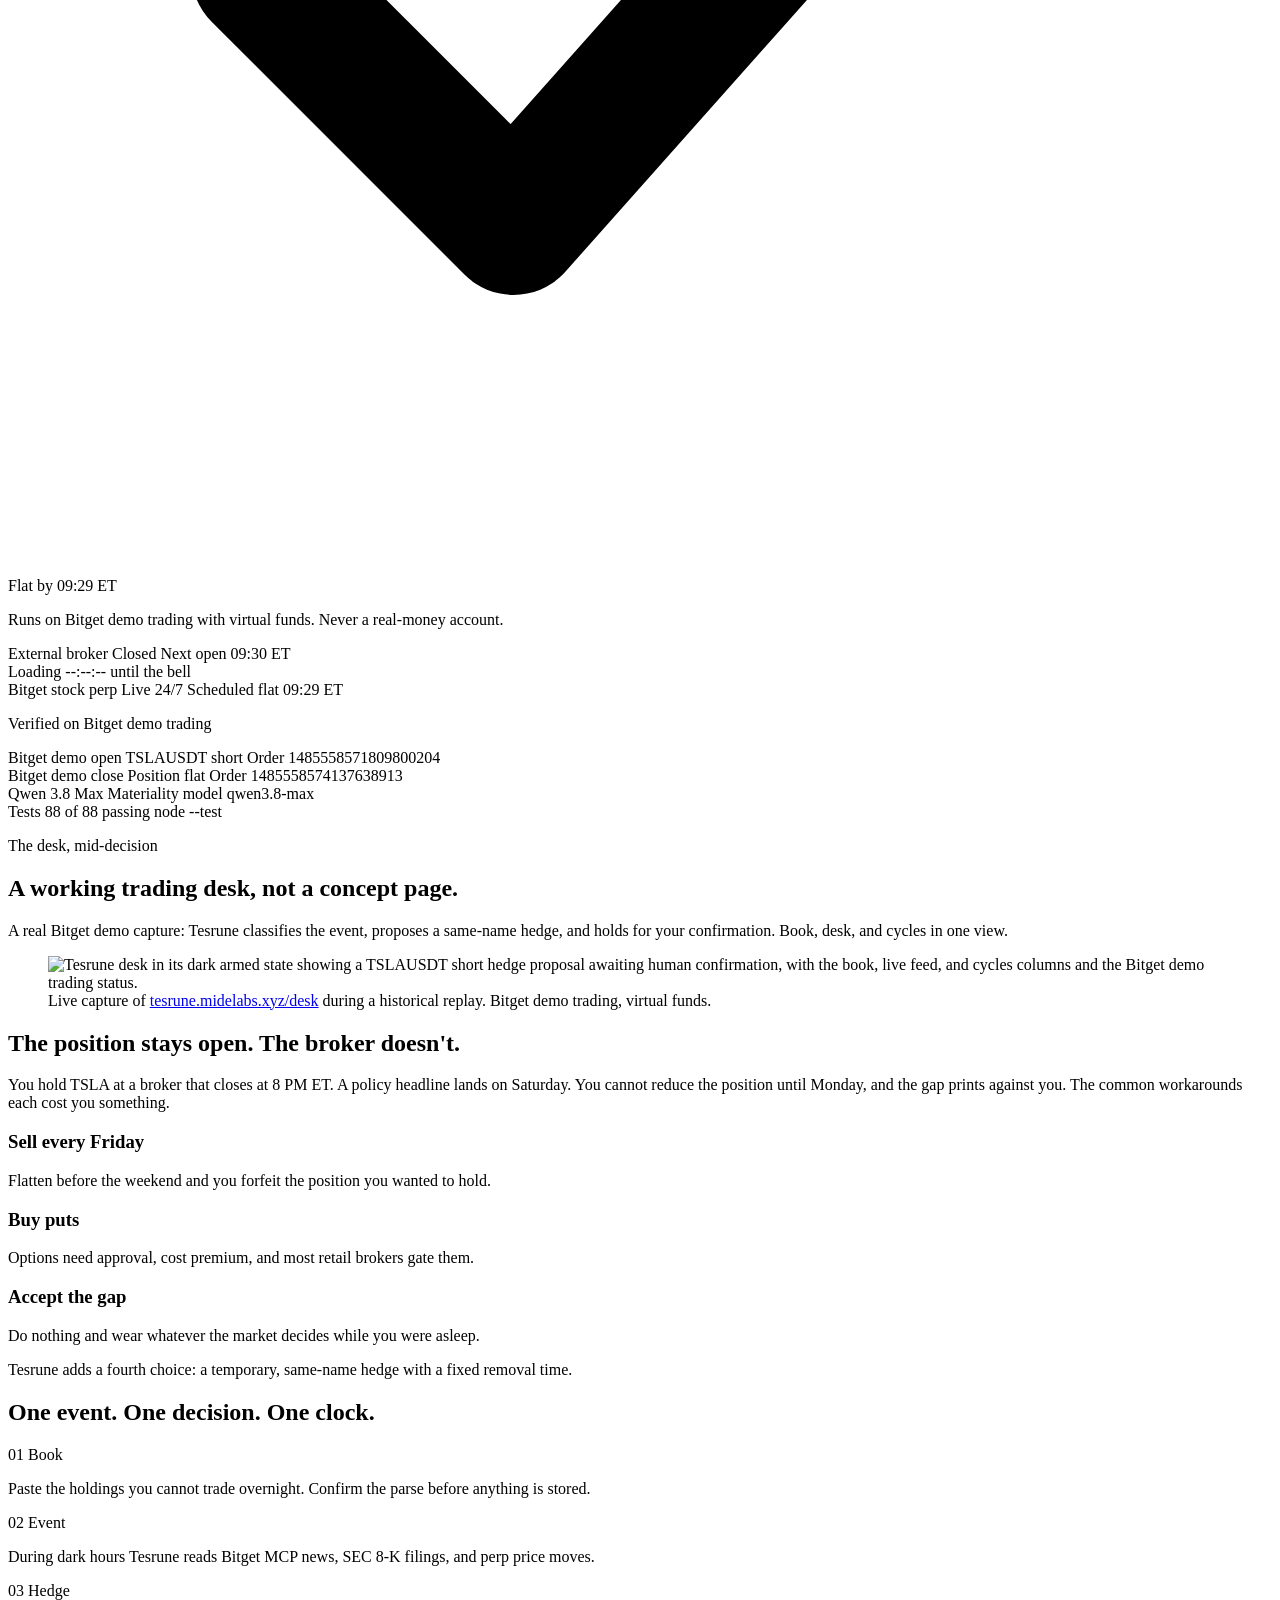
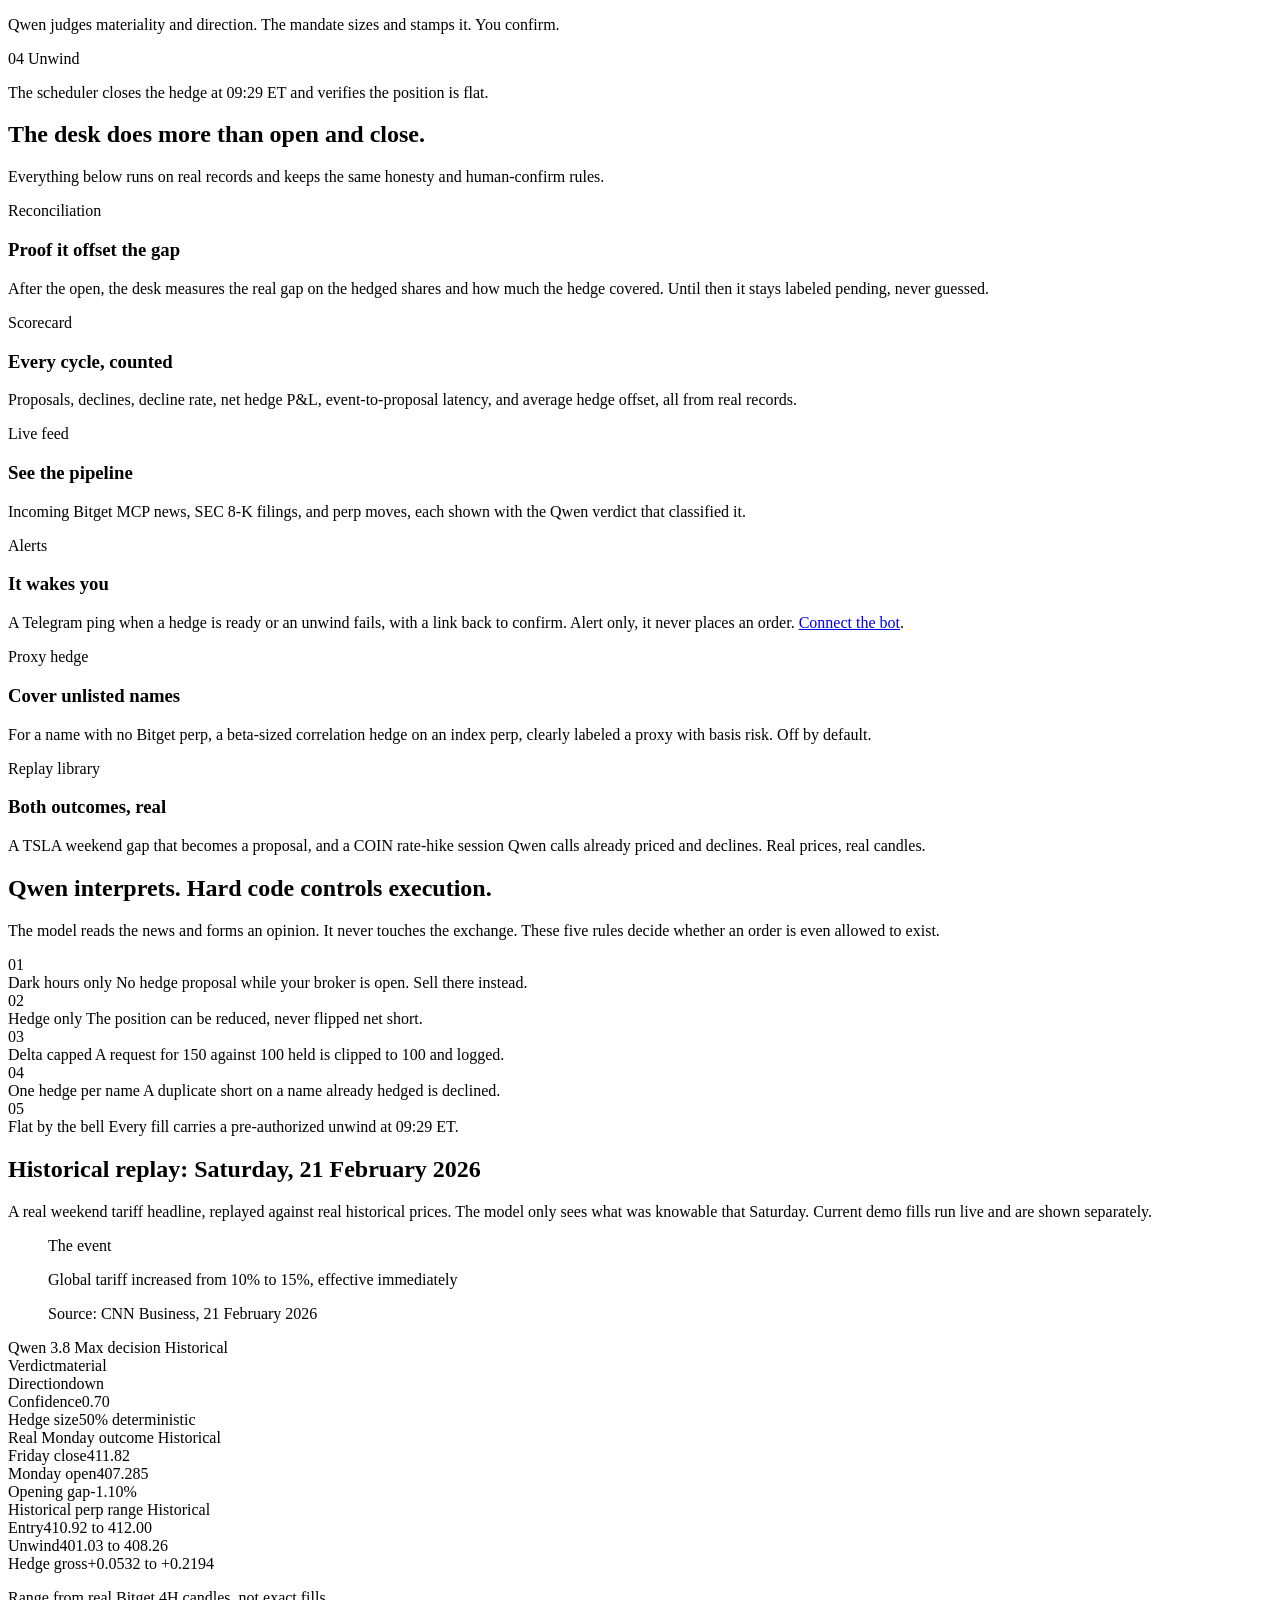
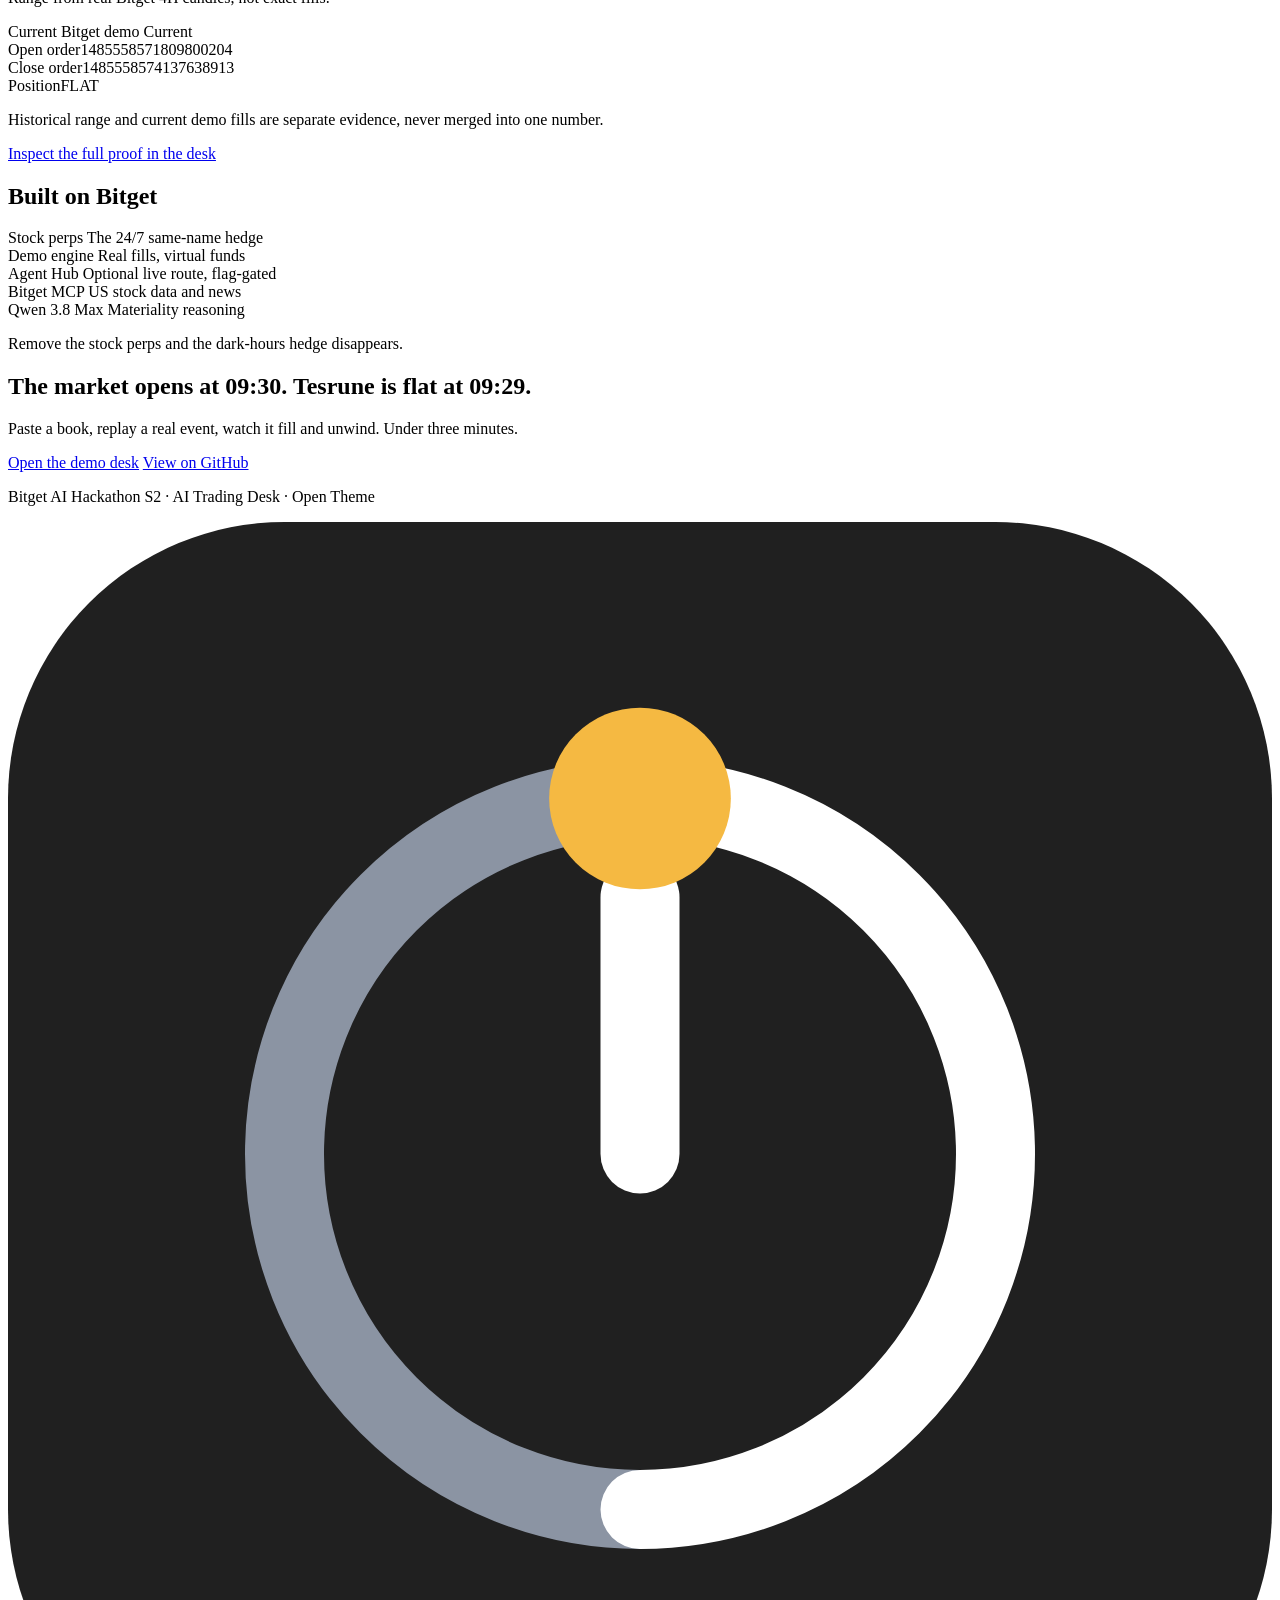
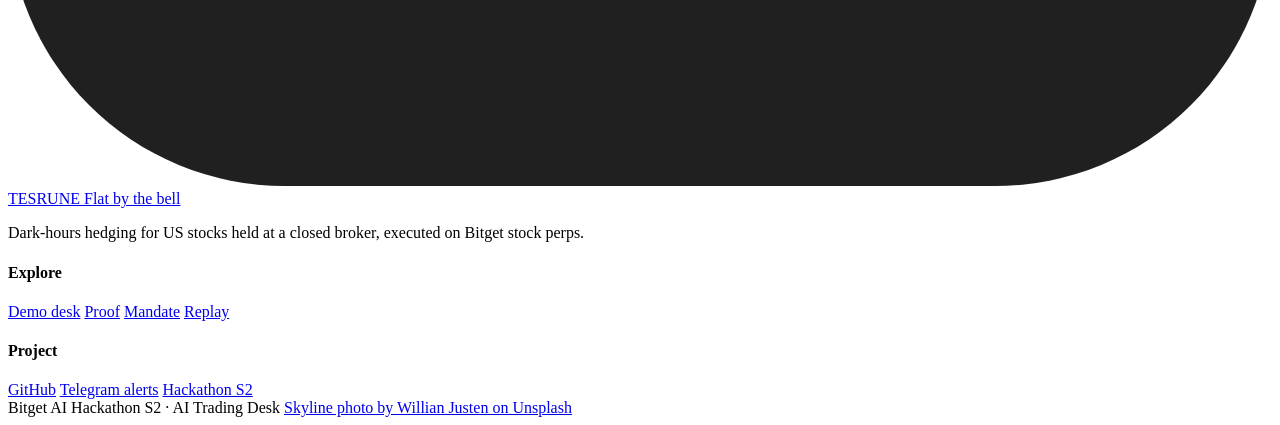
==== commit 49b120e7: "Sync landing test count to 88" ====
--- a/public/index.html
+++ b/public/index.html
@@ -131,7 +131,7 @@
           </div>
           <div class="proof-item">
             <span class="proof-kicker">Tests</span>
-            <span class="proof-main">83 of 83 passing</span>
+            <span class="proof-main">88 of 88 passing</span>
             <span class="proof-id">node --test</span>
           </div>
         </div>
